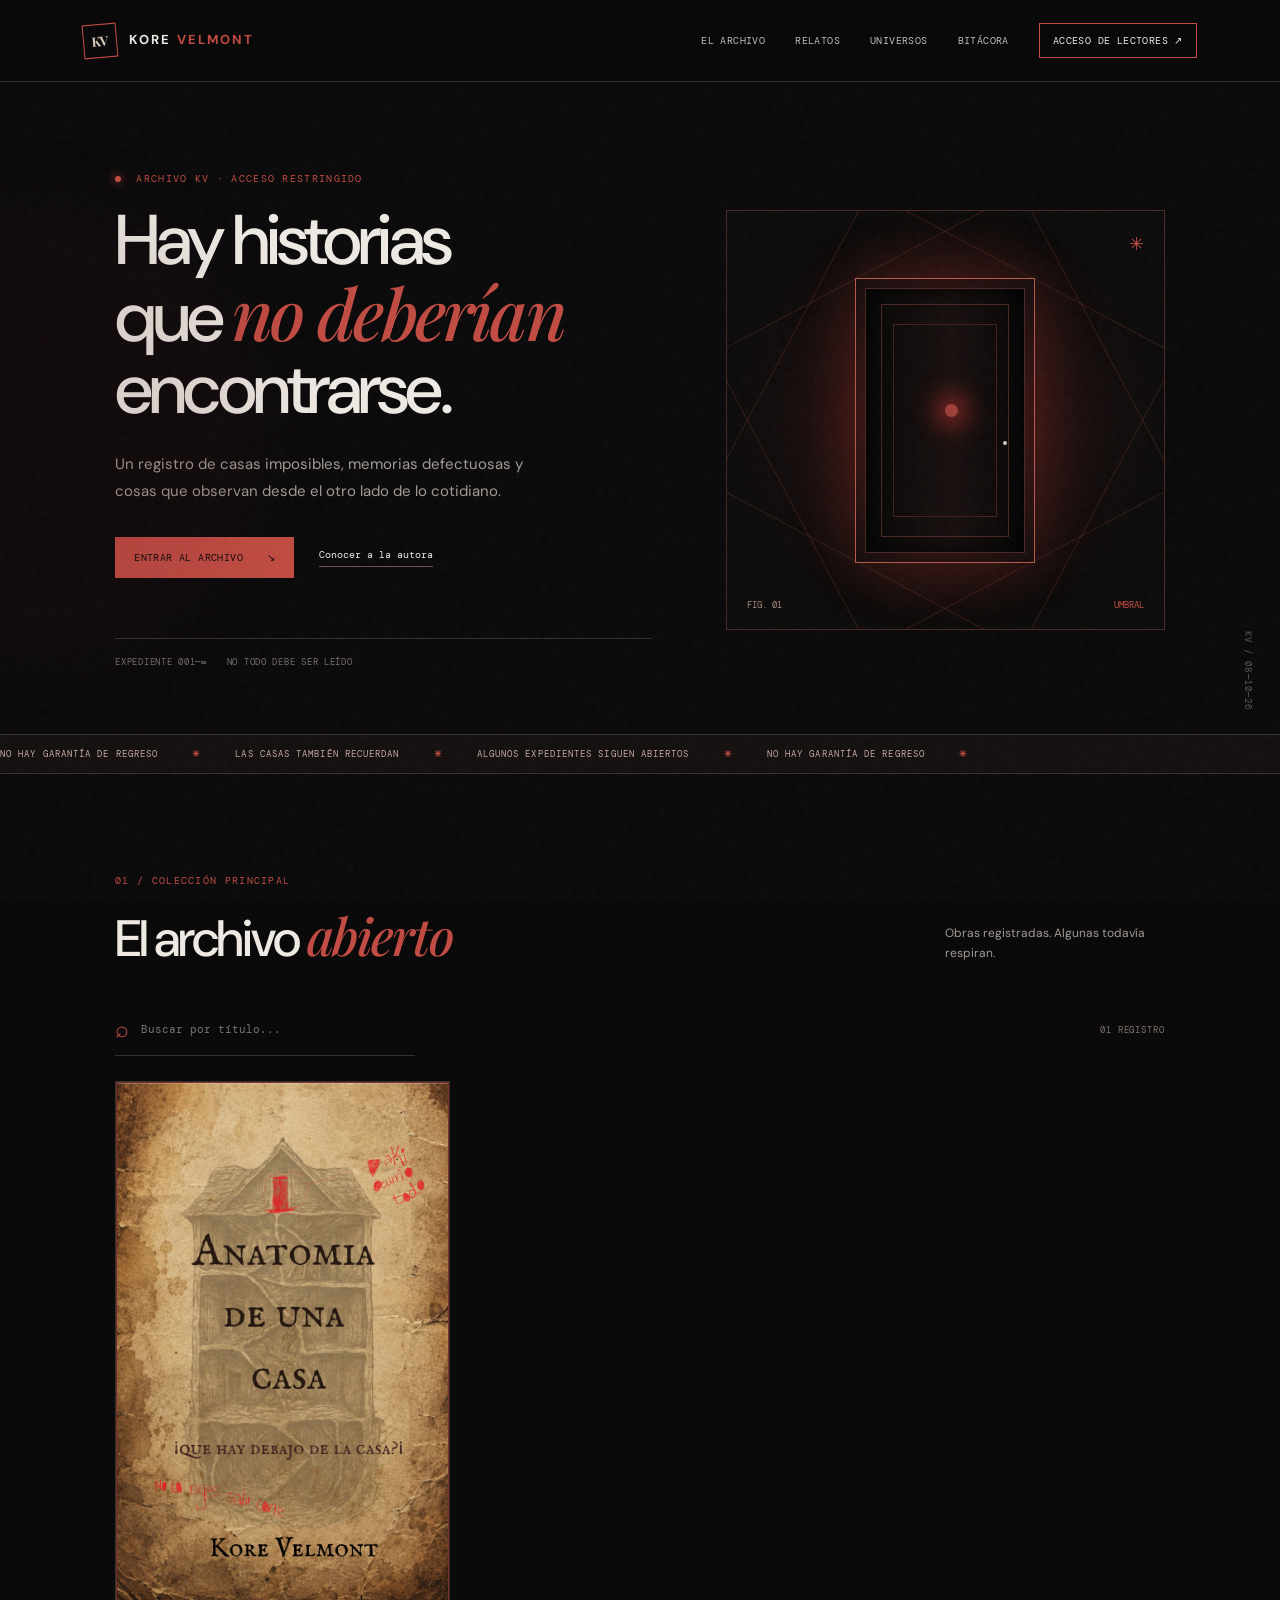
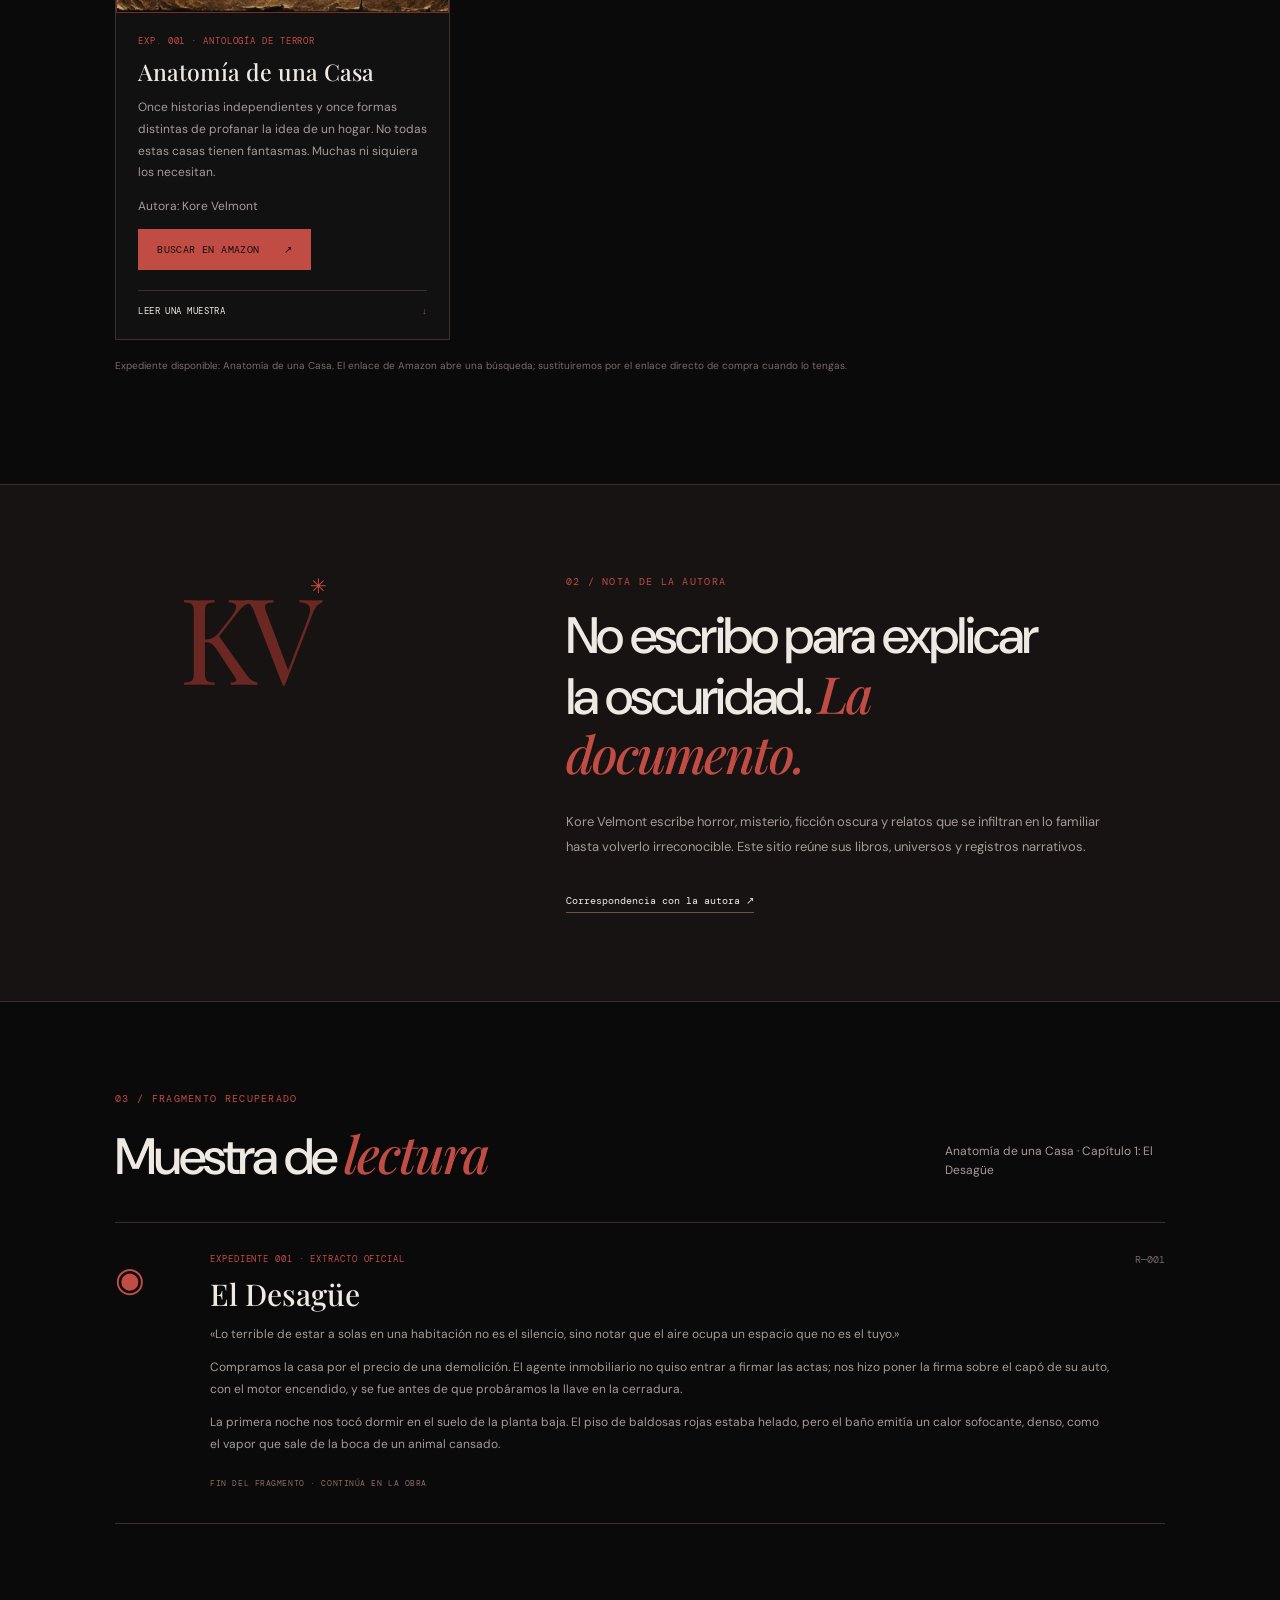
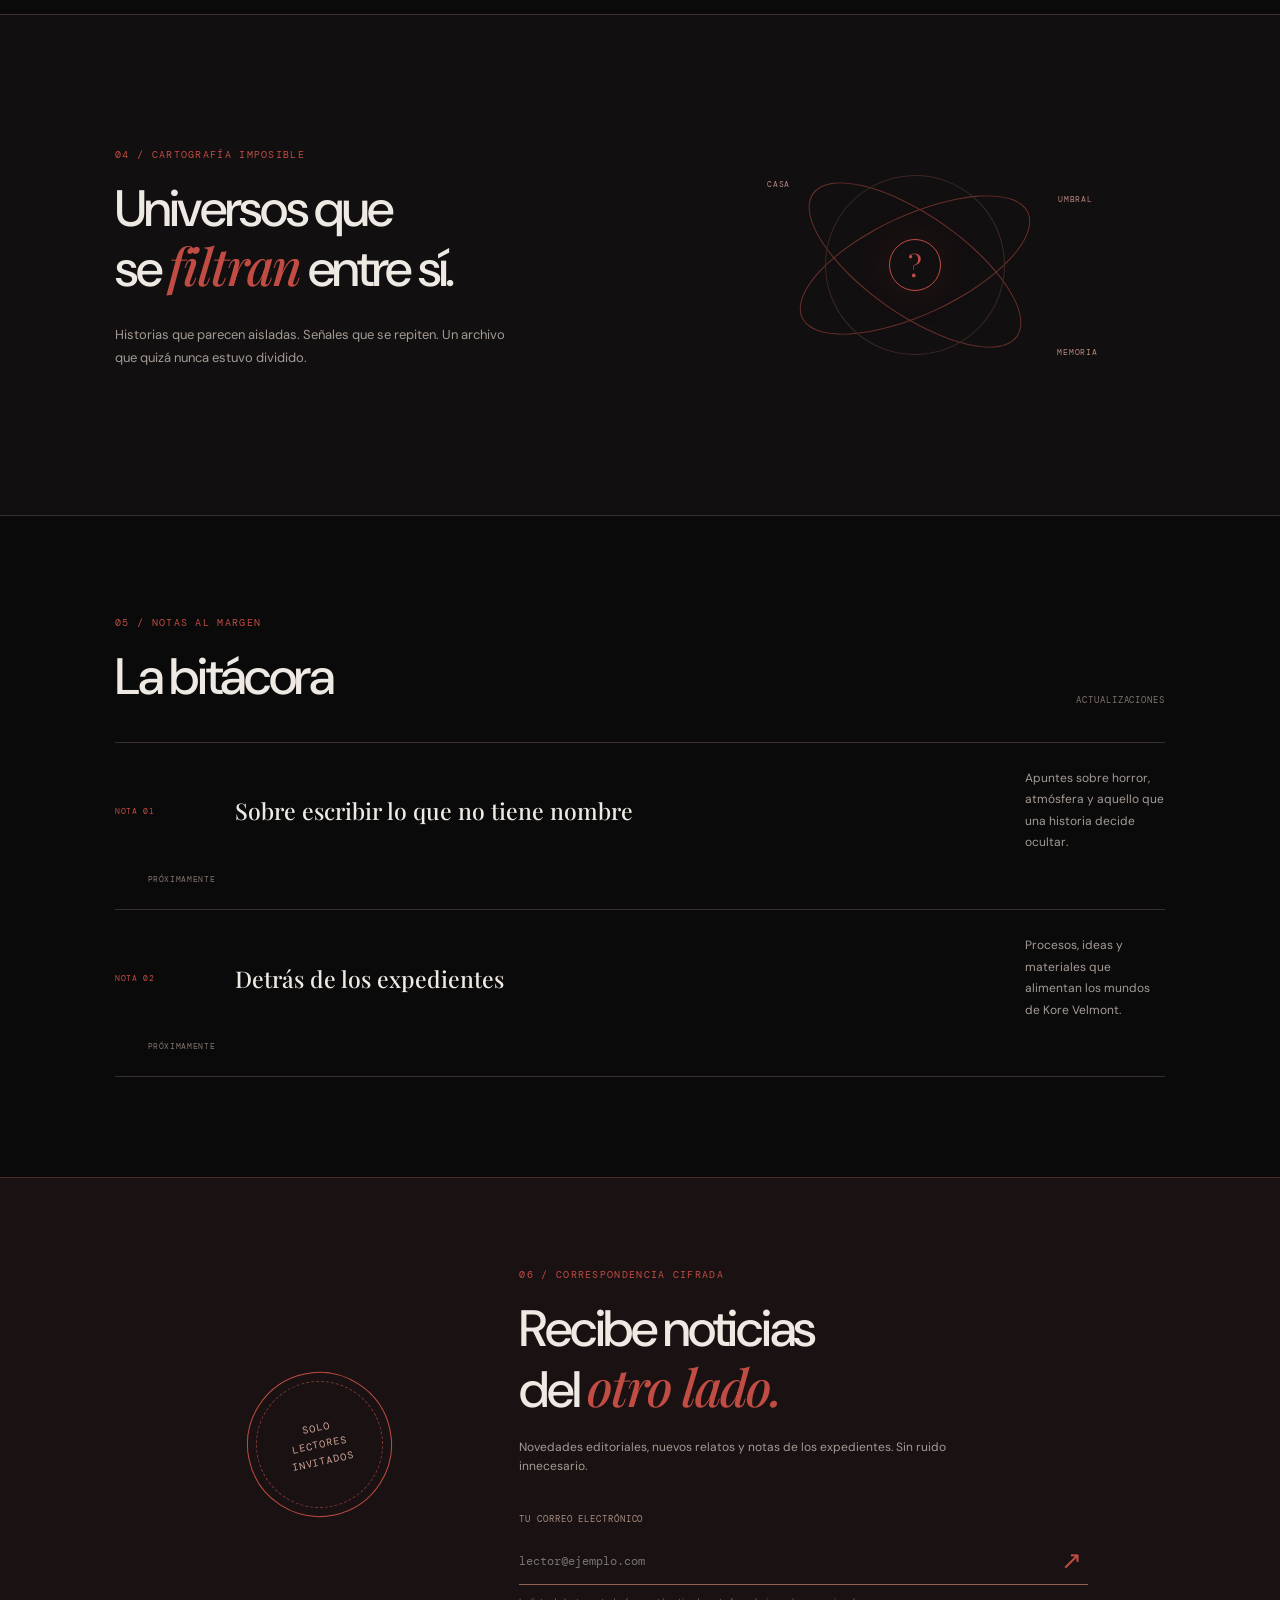
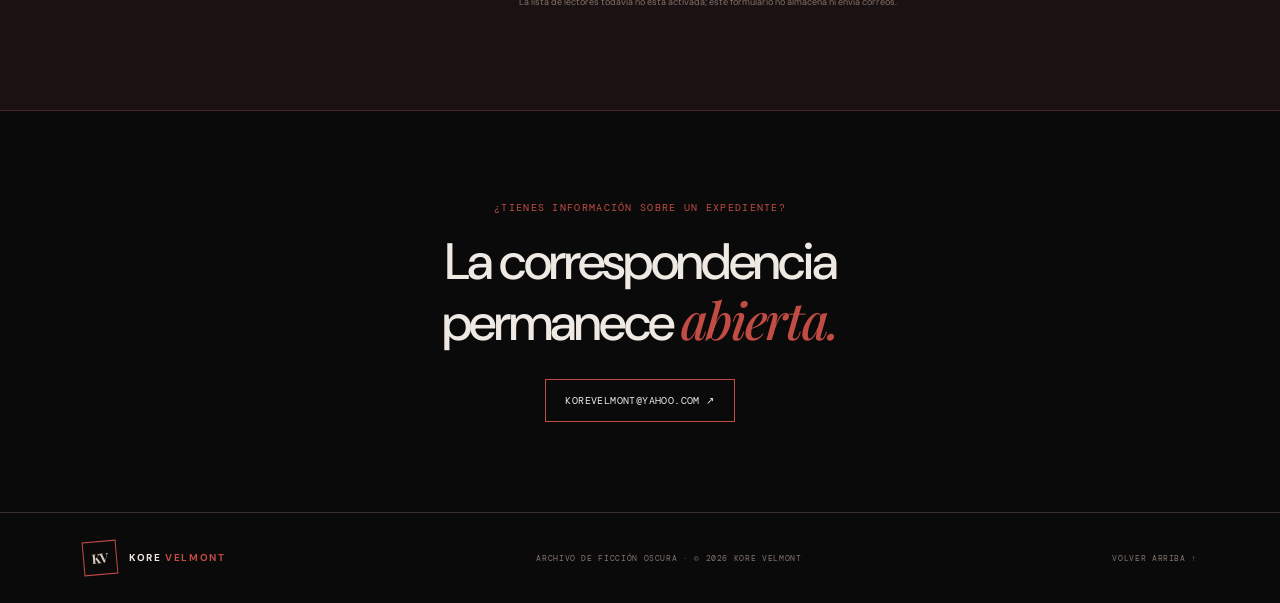
==== index.html @ bc2ef988 "Add files via upload" ====
<!doctype html>
<html lang="es">
<head>
  <meta charset="utf-8">
  <meta name="viewport" content="width=device-width, initial-scale=1">
  <meta name="theme-color" content="#0b0a0b">
  <meta name="description" content="Kore Velmont: archivo de historias extrañas, horror, misterio y ficción oscura.">
  <title>Kore Velmont | Archivo prohibido</title>
  <link rel="stylesheet" href="styles.css">
</head>
<body>
  <div class="grain" aria-hidden="true"></div>
  <header class="site-header">
    <a class="wordmark" href="#inicio" aria-label="Kore Velmont, inicio">
      <span class="sigil">KV</span><span>KORE <i>VELMONT</i></span>
    </a>
    <button class="menu-toggle" aria-label="Abrir menú" aria-expanded="false">☰</button>
    <nav class="main-nav" aria-label="Navegación principal">
      <a href="#archivo">El archivo</a>
      <a href="#relatos">Relatos</a>
      <a href="#universos">Universos</a>
      <a href="#bitacora">Bitácora</a>
      <a class="nav-contact" href="#suscripcion">Acceso de lectores ↗</a>
    </nav>
  </header>

  <main>
    <section class="hero" id="inicio">
      <div class="hero-copy">
        <p class="eyebrow"><span class="status-dot"></span> ARCHIVO KV · ACCESO RESTRINGIDO</p>
        <h1>Hay historias<br>que <em>no deberían</em><br>encontrarse.</h1>
        <p class="hero-intro">Un registro de casas imposibles, memorias defectuosas y cosas que observan desde el otro lado de lo cotidiano.</p>
        <div class="hero-actions">
          <a class="button button-primary" href="#archivo">Entrar al archivo <span>↘</span></a>
          <a class="text-link" href="#sobre">Conocer a la autora</a>
        </div>
        <div class="hero-meta"><span>EXPEDIENTE 001—∞</span><span>NO TODO DEBE SER LEÍDO</span></div>
      </div>
      <div class="hero-art" role="img" aria-label="Silueta oscura frente a una puerta entreabierta">
        <div class="door-halo"></div><div class="door-frame"><div class="door"><span class="door-eye"></span><span class="door-handle"></span></div></div>
        <div class="art-label">FIG. 01 <span>UMBRAL</span></div>
        <div class="art-cross">✳</div>
      </div>
      <div class="hero-index">KV / 08—10—26</div>
    </section>

    <section class="ticker" aria-label="Aviso"><div>NO HAY GARANTÍA DE REGRESO <b>✳</b> LAS CASAS TAMBIÉN RECUERDAN <b>✳</b> ALGUNOS EXPEDIENTES SIGUEN ABIERTOS <b>✳</b> NO HAY GARANTÍA DE REGRESO <b>✳</b></div></section>

    <section class="section archive-section" id="archivo">
      <div class="section-heading">
        <div><p class="eyebrow">01 / COLECCIÓN PRINCIPAL</p><h2>El archivo <em>abierto</em></h2></div>
        <p class="section-note">Obras registradas. Algunas todavía respiran.</p>
      </div>
      <div class="filter-row">
        <label class="search-box"><span>⌕</span><input id="book-search" type="search" placeholder="Buscar por título..." aria-label="Buscar libros"></label>
        <span class="record-count" id="record-count">01 REGISTRO</span>
      </div>
      <div class="book-grid" id="book-grid">
        <article class="book-card" data-search="anatomía de una casa horror casa relatos kore velmont">
          <img src="anatomia-de-una-casa.jpg" alt="Portada de Anatomía de una Casa, de Kore Velmont" style="display:block;width:100%;height:auto;object-fit:cover;border:1px solid rgba(199,72,62,.55);">
          <div class="book-info"><p class="card-kicker">EXP. 001 · ANTOLOGÍA DE TERROR</p><h3>Anatomía de una Casa</h3><p>Once historias independientes y once formas distintas de profanar la idea de un hogar. No todas estas casas tienen fantasmas. Muchas ni siquiera los necesitan.</p><p>Autora: Kore Velmont</p><a class="button button-primary" href="https://www.amazon.com/s?k=Anatom%C3%ADa+de+una+Casa+Kore+Velmont" target="_blank" rel="noopener noreferrer">Buscar en Amazon <span>↗</span></a><a class="card-link" href="#relatos">Leer una muestra <span>↓</span></a></div>
        </article>
      </div>
      <p class="empty-state" id="empty-state" hidden>No se encontró ningún expediente con ese título.</p>
      <p class="small-disclaimer">Expediente disponible: Anatomía de una Casa. El enlace de Amazon abre una búsqueda; sustituiremos por el enlace directo de compra cuando lo tengas.</p>
    </section>

    <section class="manifesto" id="sobre">
      <div class="manifesto-mark">KV<span>✳</span></div>
      <div><p class="eyebrow">02 / NOTA DE LA AUTORA</p><h2>No escribo para explicar<br>la oscuridad. <em>La documento.</em></h2><p>Kore Velmont escribe horror, misterio, ficción oscura y relatos que se infiltran en lo familiar hasta volverlo irreconocible. Este sitio reúne sus libros, universos y registros narrativos.</p><a class="text-link" href="#contacto">Correspondencia con la autora ↗</a></div>
    </section>

    <section class="section split-section" id="relatos">
      <div class="section-heading"><div><p class="eyebrow">03 / FRAGMENTO RECUPERADO</p><h2>Muestra de <em>lectura</em></h2></div><p class="section-note">Anatomía de una Casa · Capítulo 1: El Desagüe</p></div>
      <div class="feature-record"><div class="record-symbol">◉</div><div><p class="card-kicker">EXPEDIENTE 001 · EXTRACTO OFICIAL</p><h3>El Desagüe</h3><p>«Lo terrible de estar a solas en una habitación no es el silencio, sino notar que el aire ocupa un espacio que no es el tuyo.»</p><p>Compramos la casa por el precio de una demolición. El agente inmobiliario no quiso entrar a firmar las actas; nos hizo poner la firma sobre el capó de su auto, con el motor encendido, y se fue antes de que probáramos la llave en la cerradura.</p><p>La primera noche nos tocó dormir en el suelo de la planta baja. El piso de baldosas rojas estaba helado, pero el baño emitía un calor sofocante, denso, como el vapor que sale de la boca de un animal cansado.</p><span class="coming-soon">FIN DEL FRAGMENTO · CONTINÚA EN LA OBRA</span></div><span class="record-number">R—001</span></div>
    </section>

    <section class="universe-section" id="universos">
      <div class="section universe-inner"><div><p class="eyebrow">04 / CARTOGRAFÍA IMPOSIBLE</p><h2>Universos que<br>se <em>filtran</em> entre sí.</h2><p>Historias que parecen aisladas. Señales que se repiten. Un archivo que quizá nunca estuvo dividido.</p></div><div class="orbit-art" aria-hidden="true"><span class="orbit orbit-one"></span><span class="orbit orbit-two"></span><span class="orbit orbit-three"></span><span class="orbit-core">?</span><span class="orbit-label label-a">CASA</span><span class="orbit-label label-b">MEMORIA</span><span class="orbit-label label-c">UMBRAL</span></div></div>
    </section>

    <section class="section journal-section" id="bitacora">
      <div class="section-heading"><div><p class="eyebrow">05 / NOTAS AL MARGEN</p><h2>La bitácora</h2></div><span class="record-count">ACTUALIZACIONES</span></div>
      <div class="journal-list"><article><span class="journal-date">NOTA 01</span><h3>Sobre escribir lo que no tiene nombre</h3><p>Apuntes sobre horror, atmósfera y aquello que una historia decide ocultar.</p><span class="journal-status">PRÓXIMAMENTE</span></article><article><span class="journal-date">NOTA 02</span><h3>Detrás de los expedientes</h3><p>Procesos, ideas y materiales que alimentan los mundos de Kore Velmont.</p><span class="journal-status">PRÓXIMAMENTE</span></article></div>
    </section>

    <section class="subscribe-section" id="suscripcion">
      <div class="subscribe-stamp">SOLO<br>LECTORES<br>INVITADOS</div>
      <div class="subscribe-copy"><p class="eyebrow">06 / CORRESPONDENCIA CIFRADA</p><h2>Recibe noticias<br>del <em>otro lado.</em></h2><p>Novedades editoriales, nuevos relatos y notas de los expedientes. Sin ruido innecesario.</p>
        <form id="subscribe-form"><label for="reader-email">TU CORREO ELECTRÓNICO</label><div class="subscribe-input"><input id="reader-email" type="email" placeholder="lector@ejemplo.com" required><button type="submit" aria-label="Solicitar suscripción">↗</button></div><p class="form-note">La lista de lectores todavía no está activada; este formulario no almacena ni envía correos.</p><p id="form-message" class="form-message" aria-live="polite"></p></form>
      </div>
    </section>

    <section class="contact-strip" id="contacto"><p class="eyebrow">¿TIENES INFORMACIÓN SOBRE UN EXPEDIENTE?</p><h2>La correspondencia<br>permanece <em>abierta.</em></h2><a class="button button-outline" href="mailto:korevelmont@yahoo.com?subject=Correspondencia%20con%20Kore%20Velmont">korevelmont@yahoo.com ↗</a></section>
  </main>

  <footer class="site-footer"><a class="wordmark" href="#inicio"><span class="sigil">KV</span><span>KORE <i>VELMONT</i></span></a><p>ARCHIVO DE FICCIÓN OSCURA · © <span id="year"></span> KORE VELMONT</p><a href="#inicio">VOLVER ARRIBA ↑</a></footer>
  <script src="script.js"></script>
</body>
</html>
---- styles.css ----
@import url('https://fonts.googleapis.com/css2?family=DM+Mono:wght@400;500&family=DM+Sans:wght@400;500;600;700&family=Playfair+Display:ital,wght@0,500;0,600;1,500;1,600&display=swap');
:root{--bg:#0b0a0b;--panel:#121112;--panel2:#191617;--text:#eee9e3;--muted:#a49b95;--line:#39302e;--red:#c14c43;--red2:#7d2926;--cream:#d8cbb9;--mono:'DM Mono',monospace;--sans:'DM Sans',sans-serif;--serif:'Playfair Display',serif}
*{box-sizing:border-box}html{scroll-behavior:smooth;scroll-padding-top:85px}body{margin:0;background:var(--bg);color:var(--text);font-family:var(--sans);line-height:1.6}a{color:inherit;text-decoration:none}.grain{position:fixed;inset:0;pointer-events:none;z-index:10;opacity:.055;background-image:url("data:image/svg+xml,%3Csvg viewBox='0 0 180 180' xmlns='http://www.w3.org/2000/svg'%3E%3Cfilter id='n'%3E%3CfeTurbulence type='fractalNoise' baseFrequency='.8' numOctaves='3' stitchTiles='stitch'/%3E%3C/filter%3E%3Crect width='100%25' height='100%25' filter='url(%23n)' opacity='.5'/%3E%3C/svg%3E")}
.site-header{height:82px;padding:0 6.5%;display:flex;align-items:center;justify-content:space-between;border-bottom:1px solid var(--line);position:sticky;top:0;z-index:20;background:rgba(11,10,11,.94);backdrop-filter:blur(12px)}.wordmark{display:flex;align-items:center;gap:12px;font-size:13px;letter-spacing:.16em;font-weight:700}.wordmark i{font-style:normal;color:var(--red)}.sigil{width:34px;height:34px;border:1px solid var(--red);display:grid;place-items:center;color:var(--cream);font-family:var(--serif);font-size:13px;letter-spacing:-.08em;transform:rotate(-5deg)}.main-nav{display:flex;align-items:center;gap:30px;font:10px var(--mono);text-transform:uppercase;letter-spacing:.04em;color:#c5bcb5}.main-nav a:hover,.text-link:hover,.card-link:hover{color:#f08072}.nav-contact{border:1px solid var(--red);padding:10px 13px;color:var(--text)!important}.menu-toggle{display:none;background:none;border:1px solid var(--line);color:var(--text);padding:8px 12px;font-size:18px}
.hero{min-height:630px;padding:90px 9% 66px;display:grid;grid-template-columns:1.1fr .9fr;align-items:center;gap:7%;position:relative;overflow:hidden}.hero:before{content:"";position:absolute;width:440px;height:440px;border-radius:50%;background:#4d17141c;filter:blur(40px);left:-180px;top:20%}.eyebrow{font:10px var(--mono);letter-spacing:.13em;color:var(--red);margin:0 0 20px}.status-dot{display:inline-block;width:6px;height:6px;background:var(--red);border-radius:50%;margin-right:8px;box-shadow:0 0 10px var(--red)}h1,h2,h3,p{margin-top:0}.hero h1{font-size:clamp(42px,5.5vw,76px);line-height:1.02;letter-spacing:-.055em;font-weight:500;margin:0 0 26px}.hero h1 em,h2 em{font-family:var(--serif);font-weight:500;color:var(--red);letter-spacing:-.04em}.hero-intro{max-width:440px;color:var(--muted);font-size:15px;line-height:1.8}.hero-actions{display:flex;align-items:center;gap:25px;margin-top:32px}.button{display:inline-flex;align-items:center;gap:24px;padding:14px 19px;font:10px var(--mono);letter-spacing:.04em;text-transform:uppercase;transition:.2s}.button-primary{background:var(--red);color:#100b0b}.button-primary:hover{background:#e16c60;transform:translateY(-2px)}.text-link{font:10px var(--mono);border-bottom:1px solid #6b514c;padding-bottom:5px}.hero-meta{display:flex;gap:20px;flex-wrap:wrap;border-top:1px solid var(--line);margin-top:60px;padding-top:17px;font:9px var(--mono);letter-spacing:.08em;color:#766d68}.hero-art{height:420px;position:relative;display:grid;place-items:center;background:radial-gradient(ellipse at center,#411714 0,#1b1010 36%,#0d0b0b 70%);border:1px solid #4c2825;overflow:hidden}.hero-art:before,.hero-art:after{content:"";position:absolute;inset:10%;border:1px solid #773a32;transform:rotate(28deg);opacity:.35}.hero-art:after{transform:rotate(-28deg)}.door-halo{position:absolute;width:210px;height:310px;border-radius:50%;background:#a52e2630;filter:blur(35px)}.door-frame{width:180px;height:285px;border:1px solid #b65b4c;padding:9px;position:relative;z-index:1;box-shadow:0 0 60px #a32e2440}.door{width:100%;height:100%;background:linear-gradient(90deg,#090808,#191010 55%,#080707);border:1px solid #4b2926;position:relative;box-shadow:inset 0 0 25px #000}.door:before{content:"";position:absolute;inset:15px;border:1px solid #492823}.door:after{content:"";position:absolute;inset:35px 27px;border:1px solid #42231f}.door-eye{position:absolute;z-index:2;top:44%;left:50%;width:13px;height:13px;border-radius:50%;background:var(--red);box-shadow:0 0 24px 9px #a83028;opacity:.8}.door-handle{position:absolute;right:17px;top:58%;width:4px;height:4px;border-radius:50%;background:var(--cream)}.art-label{position:absolute;bottom:18px;left:20px;right:20px;display:flex;justify-content:space-between;font:9px var(--mono);color:#a58b80}.art-label span{color:var(--red)}.art-cross{position:absolute;top:19px;right:20px;color:var(--red);font-size:18px}.hero-index{position:absolute;right:2%;bottom:24px;writing-mode:vertical-rl;font:9px var(--mono);letter-spacing:.12em;color:#625854}
.ticker{overflow:hidden;border-top:1px solid var(--line);border-bottom:1px solid var(--line);background:#151010;white-space:nowrap;padding:13px 0;color:#c5aaa1;font:9px var(--mono);letter-spacing:.12em}.ticker div{min-width:max-content;animation:marquee 32s linear infinite}.ticker b{color:var(--red);padding:0 28px}@keyframes marquee{to{transform:translateX(-40%)}}
.section{padding:100px 9%}.section-heading{display:flex;align-items:end;justify-content:space-between;gap:30px;margin-bottom:36px}.section-heading h2,.manifesto h2,.universe-inner h2,.subscribe-copy h2,.contact-strip h2{font-size:clamp(34px,4vw,52px);line-height:1.1;letter-spacing:-.045em;font-weight:500;margin:0}.section-note{color:var(--muted);font-size:12px;max-width:220px;margin-bottom:5px}.filter-row{display:flex;align-items:center;justify-content:space-between;margin-bottom:25px}.search-box{display:flex;align-items:center;gap:10px;border-bottom:1px solid var(--line);width:min(300px,70%);color:var(--red);padding:7px 0}.search-box span{font-size:23px}.search-box input{width:100%;background:none;border:0;outline:0;color:var(--text);font:11px var(--mono)}.record-count{font:9px var(--mono);letter-spacing:.1em;color:#80736d}.book-grid{display:grid;grid-template-columns:repeat(3,1fr);gap:22px}.book-card{border:1px solid var(--line);background:var(--panel);transition:transform .25s,border-color .25s}.book-card:hover{transform:translateY(-5px);border-color:#754039}.book-cover{aspect-ratio:3/4;position:relative;overflow:hidden;display:flex;flex-direction:column;align-items:center;justify-content:center;padding:22px;text-align:center;background:#090909;border-bottom:1px solid var(--line)}.cover-top,.cover-bottom{font:8px var(--mono);letter-spacing:.13em;position:absolute;left:18px;right:18px;color:#b9a89b}.cover-top{top:18px}.cover-top small{display:block;font-size:6px;margin-top:5px;color:#7d6c62}.cover-bottom{bottom:17px;color:#a34b40}.cover-title{position:relative;z-index:2;font:clamp(20px,2.4vw,32px)/1.05 var(--serif);letter-spacing:.03em;color:#e6d8c9}.cover-house{background:radial-gradient(ellipse at 50% 52%,#62231d 0,#1a0d0d 34%,#070707 75%)}.house-shape{position:absolute;top:26%;width:46%;height:36%;background:#080707;clip-path:polygon(50% 0,100% 35%,88% 35%,88% 100%,12% 100%,12% 35%,0 35%);filter:drop-shadow(0 0 15px #b33d30)}.house-shape span{position:absolute;left:43%;top:48%;width:14%;height:35%;background:#7b2822}.cover-house .cover-title{margin-top:130px}.cover-count{background:radial-gradient(circle at 50% 45%,#39201c,#0a0909 65%)}.count-number{font:clamp(110px,15vw,190px)/1 var(--serif);color:#9e3b33;opacity:.75;letter-spacing:-.1em}.cover-count .cover-title{position:absolute;bottom:26%;text-shadow:0 2px #000}.cover-hell{background:linear-gradient(150deg,#060606 15%,#30100f 50%,#080707 80%)}.red-orbit{width:160px;height:160px;border:1px solid #b44538;border-radius:50%;position:absolute;top:28%;box-shadow:0 0 0 18px #5c1a1820,0 0 0 38px #5c1a1815}.red-orbit:after{content:"";position:absolute;inset:25%;border:1px solid #9b3b32;border-radius:50%}.cover-hell .cover-title{margin-top:140px}.book-info{padding:22px}.card-kicker{font:9px var(--mono);letter-spacing:.1em;color:var(--red);margin-bottom:9px}.book-info h3,.feature-record h3,.journal-list h3{font:23px var(--serif);font-weight:500;margin-bottom:10px}.book-info>p:not(.card-kicker),.feature-record p:not(.card-kicker),.journal-list p{font-size:12px;color:var(--muted);line-height:1.8}.card-link{display:flex;justify-content:space-between;border-top:1px solid var(--line);padding-top:14px;margin-top:20px;font:9px var(--mono);text-transform:uppercase;letter-spacing:.05em}.card-link span{color:var(--red)}.small-disclaimer{font-size:10px;color:#776b65;margin-top:18px}.empty-state{padding:30px;text-align:center;color:var(--muted);border:1px dashed var(--line)}
.manifesto{display:grid;grid-template-columns:.55fr 1fr;gap:10%;padding:90px 14%;background:#171313;border-top:1px solid var(--line);border-bottom:1px solid var(--line)}.manifesto-mark{font:clamp(60px,10vw,120px)/1 var(--serif);color:#6b2823;letter-spacing:-.1em;position:relative}.manifesto-mark span{font-size:20px;vertical-align:top;color:var(--red)}.manifesto h2{margin-bottom:25px}.manifesto>div>p:not(.eyebrow){font-size:13px;color:var(--muted);max-width:590px;line-height:1.9;margin-bottom:26px}
.split-section{padding-top:90px;padding-bottom:90px}.feature-record{display:grid;grid-template-columns:70px 1fr auto;gap:25px;align-items:start;padding:30px 0;border-top:1px solid var(--line);border-bottom:1px solid var(--line)}.record-symbol{font-size:34px;color:var(--red)}.feature-record h3{font-size:30px}.coming-soon{font:8px var(--mono);color:#8e6a62;letter-spacing:.07em}.record-number{font:10px var(--mono);color:#766963}.universe-section{background:#120f10;border-top:1px solid var(--line);border-bottom:1px solid var(--line)}.universe-inner{display:grid;grid-template-columns:1fr 1fr;align-items:center;gap:50px}.universe-inner p:not(.eyebrow){max-width:390px;color:var(--muted);font-size:13px;line-height:1.8;margin-top:25px}.orbit-art{height:300px;position:relative;display:grid;place-items:center}.orbit{position:absolute;border:1px solid #6c302b;border-radius:50%;transform:rotate(-25deg)}.orbit-one{width:250px;height:100px}.orbit-two{width:250px;height:100px;transform:rotate(35deg)}.orbit-three{width:180px;height:180px;border-color:#3c2825}.orbit-core{width:52px;height:52px;border:1px solid var(--red);border-radius:50%;display:grid;place-items:center;color:var(--red);font:30px var(--serif);box-shadow:0 0 40px #8d2b242c}.orbit-label{position:absolute;font:8px var(--mono);letter-spacing:.1em;color:#b78a7f;background:#120f10;padding:4px 7px}.label-a{top:20%;left:19%}.label-b{bottom:18%;right:12%}.label-c{top:25%;right:13%}
.journal-list{border-top:1px solid var(--line)}.journal-list article{display:grid;grid-template-columns:100px 1fr 140px;gap:20px;align-items:center;padding:25px 0;border-bottom:1px solid var(--line)}.journal-date,.journal-status{font:8px var(--mono);letter-spacing:.08em;color:var(--red)}.journal-list h3{margin:0}.journal-list p{margin:0}.journal-status{text-align:right;color:#84756d}
.subscribe-section{display:grid;grid-template-columns:.45fr 1fr;gap:8%;padding:90px 15%;background:#1a1212;border-top:1px solid #4c2926;border-bottom:1px solid #4c2926}.subscribe-stamp{align-self:center;justify-self:center;width:145px;height:145px;border:1px solid var(--red);border-radius:50%;display:grid;place-content:center;text-align:center;font:10px/1.7 var(--mono);letter-spacing:.1em;color:#d1a79a;transform:rotate(-12deg);position:relative}.subscribe-stamp:before{content:"";position:absolute;inset:8px;border:1px dashed #7b3a34;border-radius:50%}.subscribe-copy h2{margin-bottom:20px}.subscribe-copy>p:not(.eyebrow){color:var(--muted);font-size:12px;max-width:450px}.subscribe-copy form{margin-top:28px}.subscribe-copy label{font:9px var(--mono);letter-spacing:.1em;color:#a98e84}.subscribe-input{display:flex;border-bottom:1px solid #916057;margin-top:8px}.subscribe-input input{flex:1;min-width:0;background:none;border:0;outline:0;padding:15px 0;color:var(--text);font:12px var(--mono)}.subscribe-input button{background:none;border:0;color:var(--red);font-size:25px;cursor:pointer}.form-note{font-size:9px;color:#85716a;margin:10px 0}.form-message{font-size:11px;color:#e6a096}
.contact-strip{text-align:center;padding:90px 20px}.contact-strip .eyebrow{margin-bottom:20px}.contact-strip h2{margin-bottom:28px}.button-outline{border:1px solid var(--red);color:var(--text)}.button-outline:hover{background:var(--red);color:#100b0b}.contact-strip .small-disclaimer{margin-top:15px}.site-footer{border-top:1px solid var(--line);padding:28px 6.5%;display:flex;align-items:center;justify-content:space-between;gap:20px}.site-footer p,.site-footer>a:last-child{font:8px var(--mono);letter-spacing:.08em;color:#82756e;margin:0}.site-footer .wordmark{font-size:10px}
@media(min-width:1400px){.hero,.section{padding-left:12%;padding-right:12%}.hero{padding-top:110px;padding-bottom:85px}}
@media(max-width:900px){.site-header{padding:0 5%;height:72px}.menu-toggle{display:block}.main-nav{display:none;position:absolute;top:71px;left:0;right:0;padding:22px 5%;background:#100e0f;border-bottom:1px solid var(--line);flex-direction:column;align-items:flex-start;gap:20px}.main-nav.open{display:flex}.hero{padding:70px 7% 55px;grid-template-columns:1fr;gap:40px}.hero-art{height:350px;max-width:560px;width:100%;justify-self:center}.hero-index{display:none}.hero-meta{margin-top:40px}.section{padding:75px 7%}.book-grid{gap:13px}.book-info{padding:15px}.book-info h3{font-size:20px}.manifesto{padding:70px 8%;gap:5%}.subscribe-section{padding:70px 8%}.journal-list article{grid-template-columns:75px 1fr}.journal-list p{grid-column:2}.journal-status{grid-column:2;text-align:left}.record-number{display:none}}
@media(max-width:600px){.wordmark{font-size:11px}.hero{padding-top:58px}.hero h1{font-size:48px}.hero-actions{align-items:flex-start;flex-direction:column;gap:18px}.hero-art{height:300px}.section{padding:60px 6%}.section-heading{align-items:flex-start;flex-direction:column;gap:12px}.section-heading h2,.manifesto h2,.universe-inner h2,.subscribe-copy h2,.contact-strip h2{font-size:36px}.book-grid{grid-template-columns:1fr;gap:20px}.book-cover{aspect-ratio:4/3}.cover-title{font-size:30px}.cover-house .cover-title,.cover-hell .cover-title{margin-top:100px}.count-number{font-size:150px}.manifesto{grid-template-columns:1fr;gap:25px;padding:60px 7%}.manifesto-mark{font-size:70px}.feature-record{grid-template-columns:40px 1fr;gap:15px}.feature-record h3{font-size:25px}.universe-inner{grid-template-columns:1fr;gap:20px}.orbit-art{height:240px}.subscribe-section{grid-template-columns:1fr;gap:35px;padding:60px 7%}.subscribe-stamp{width:115px;height:115px;font-size:8px}.journal-list article{grid-template-columns:1fr;gap:8px}.journal-list p,.journal-status{grid-column:1}.site-footer{flex-wrap:wrap;padding:25px 6%}.site-footer p{order:3;width:100%}.record-count{font-size:8px}}
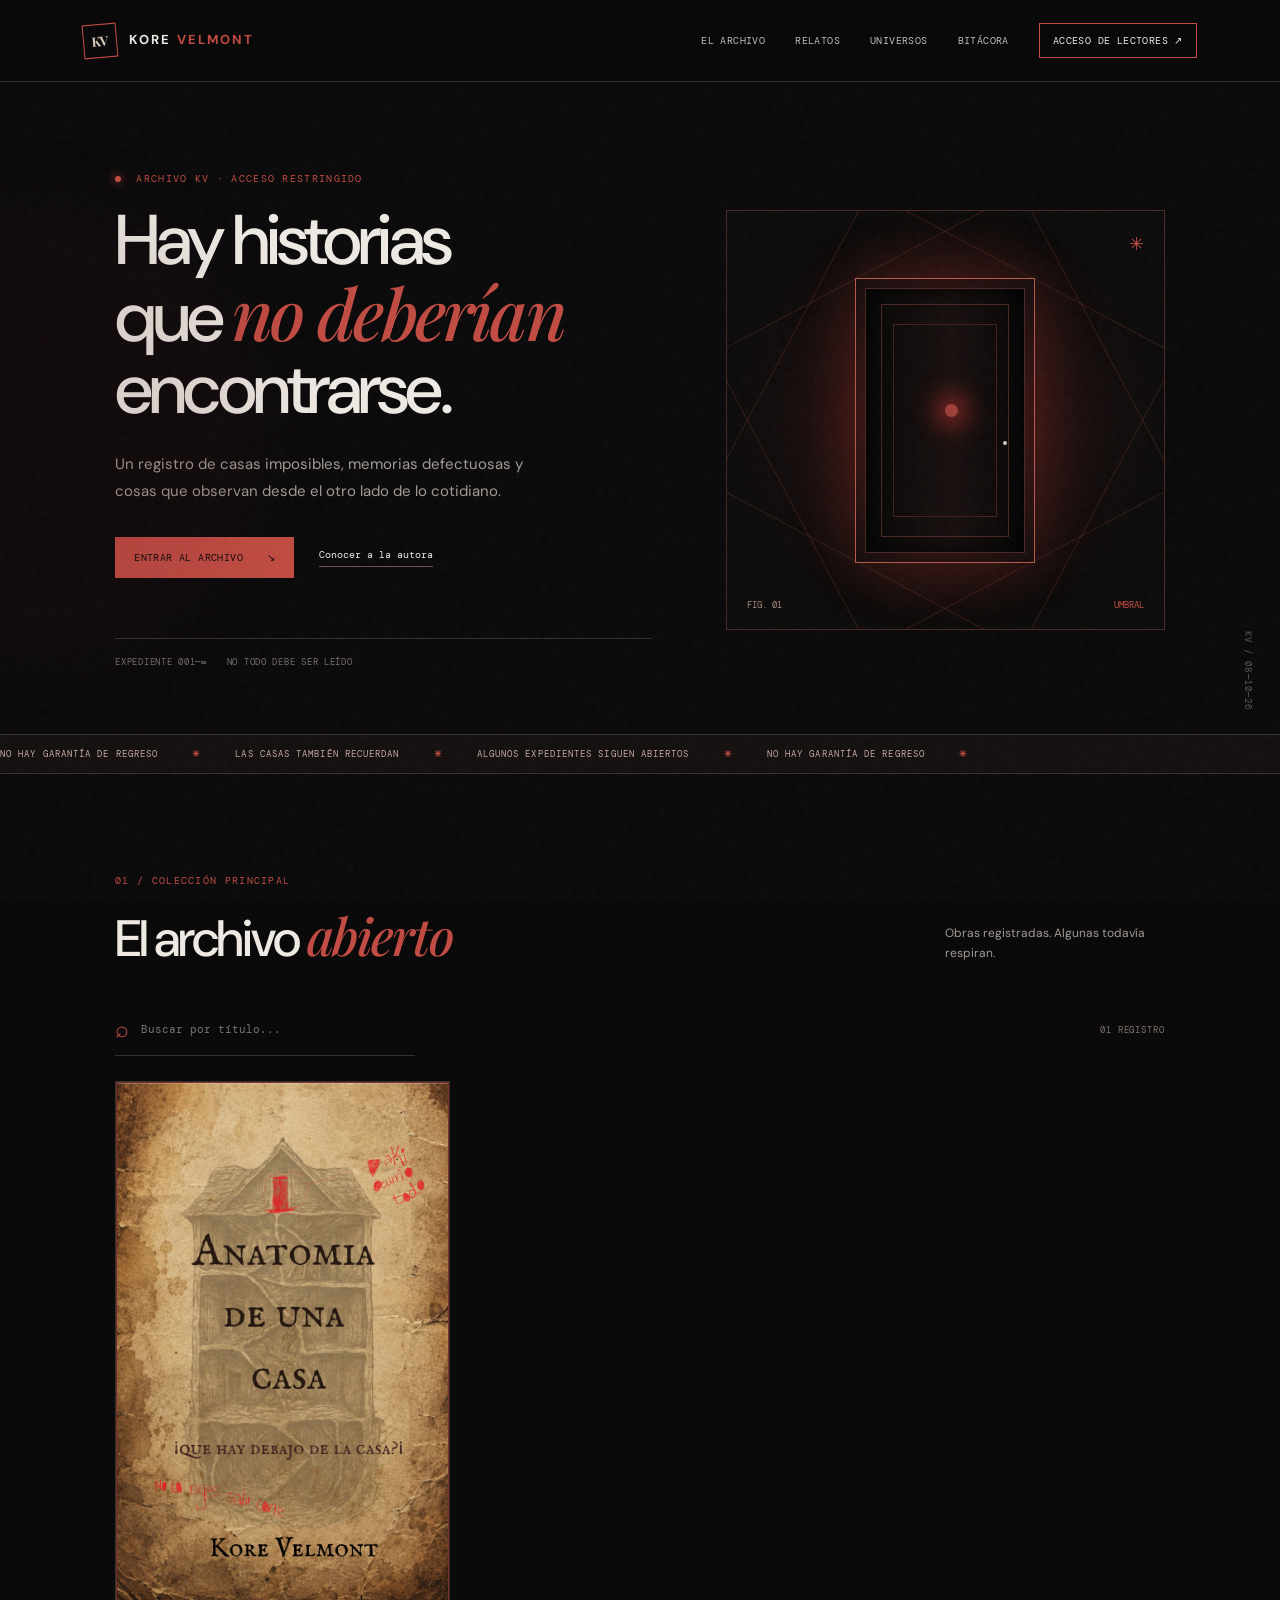
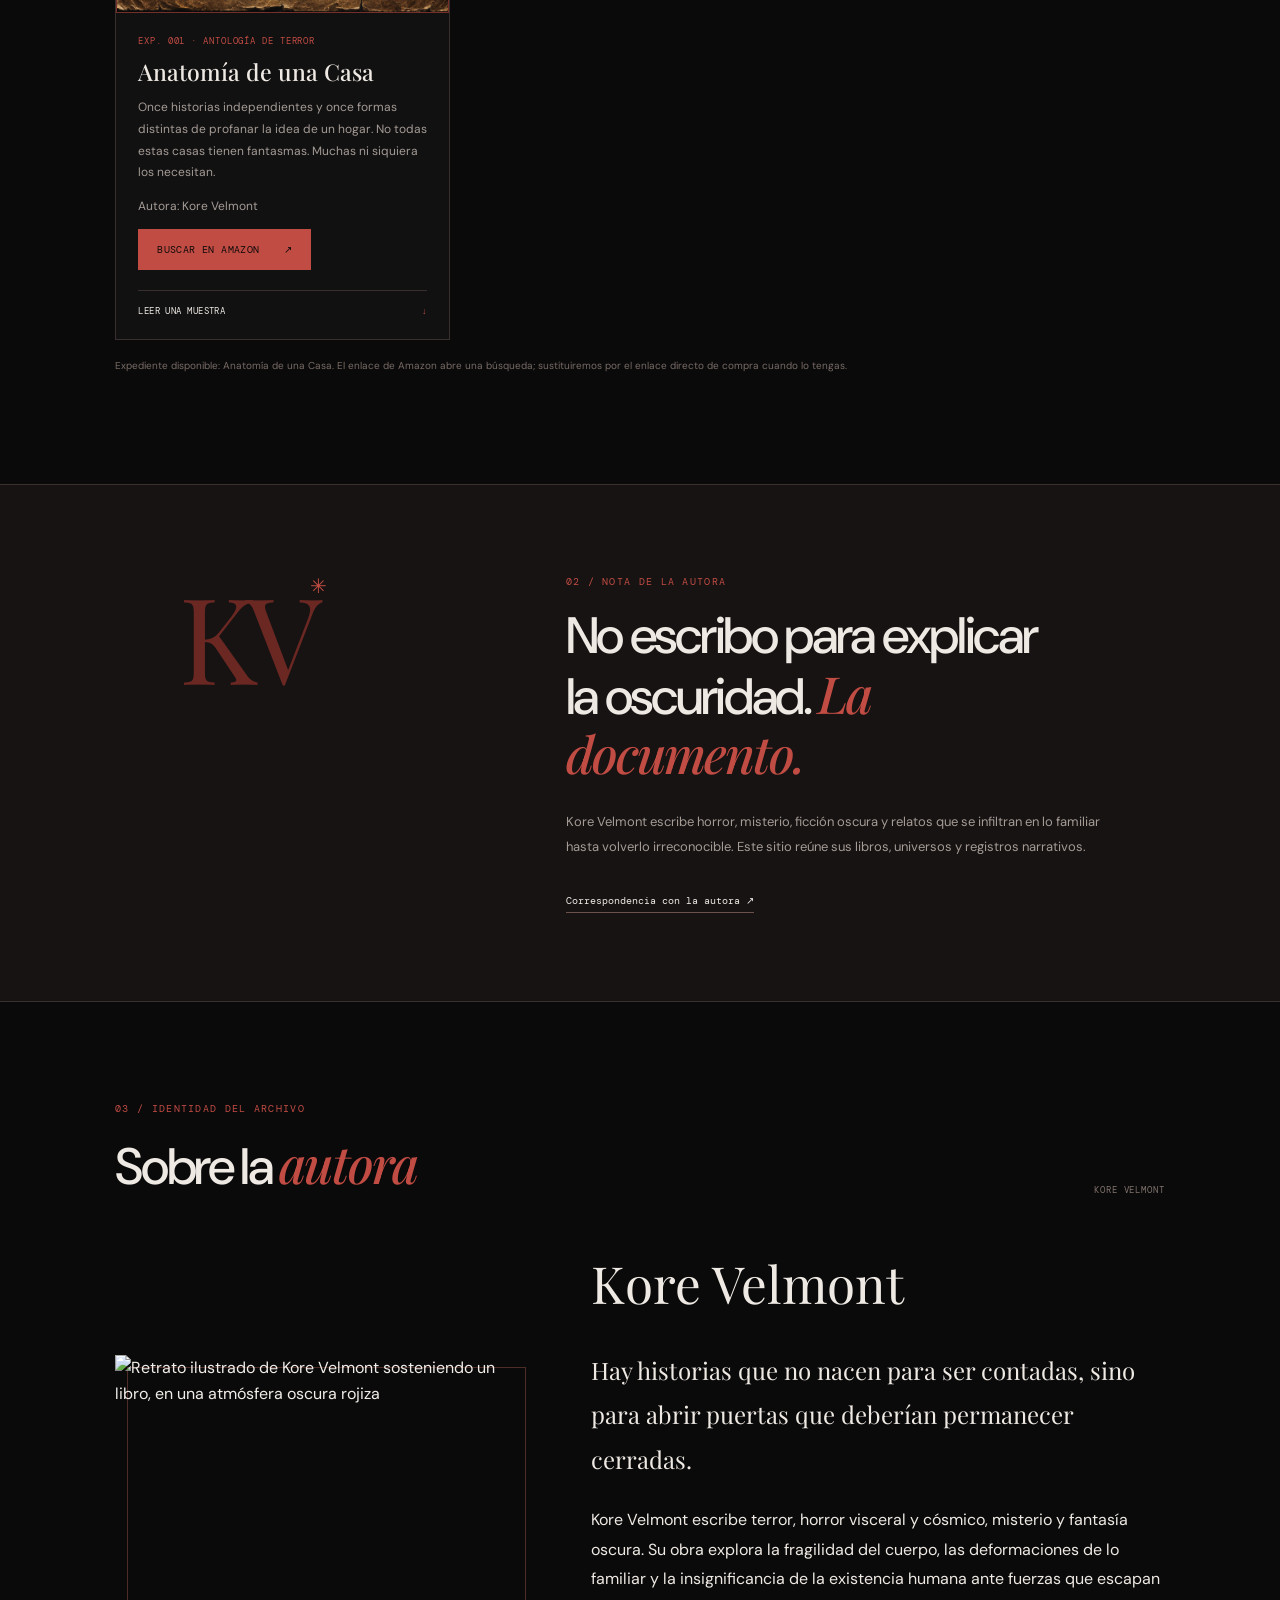
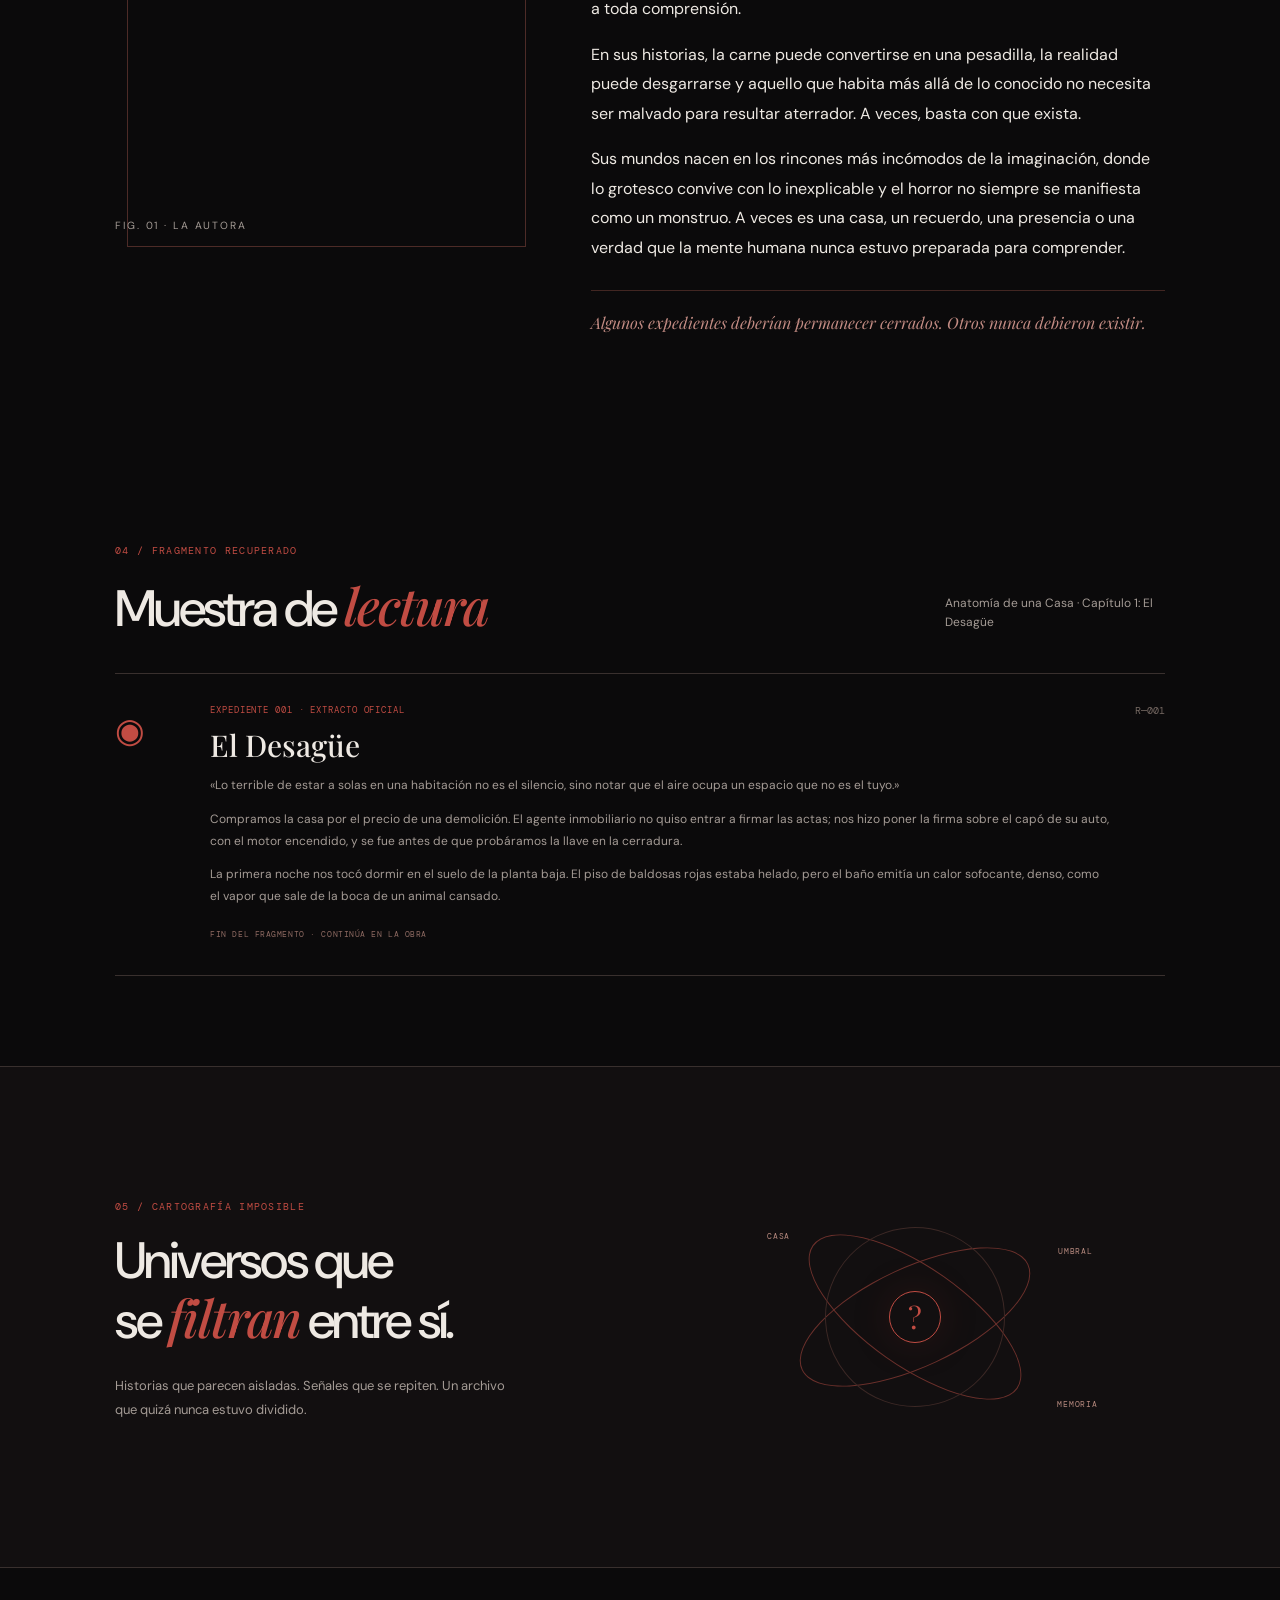
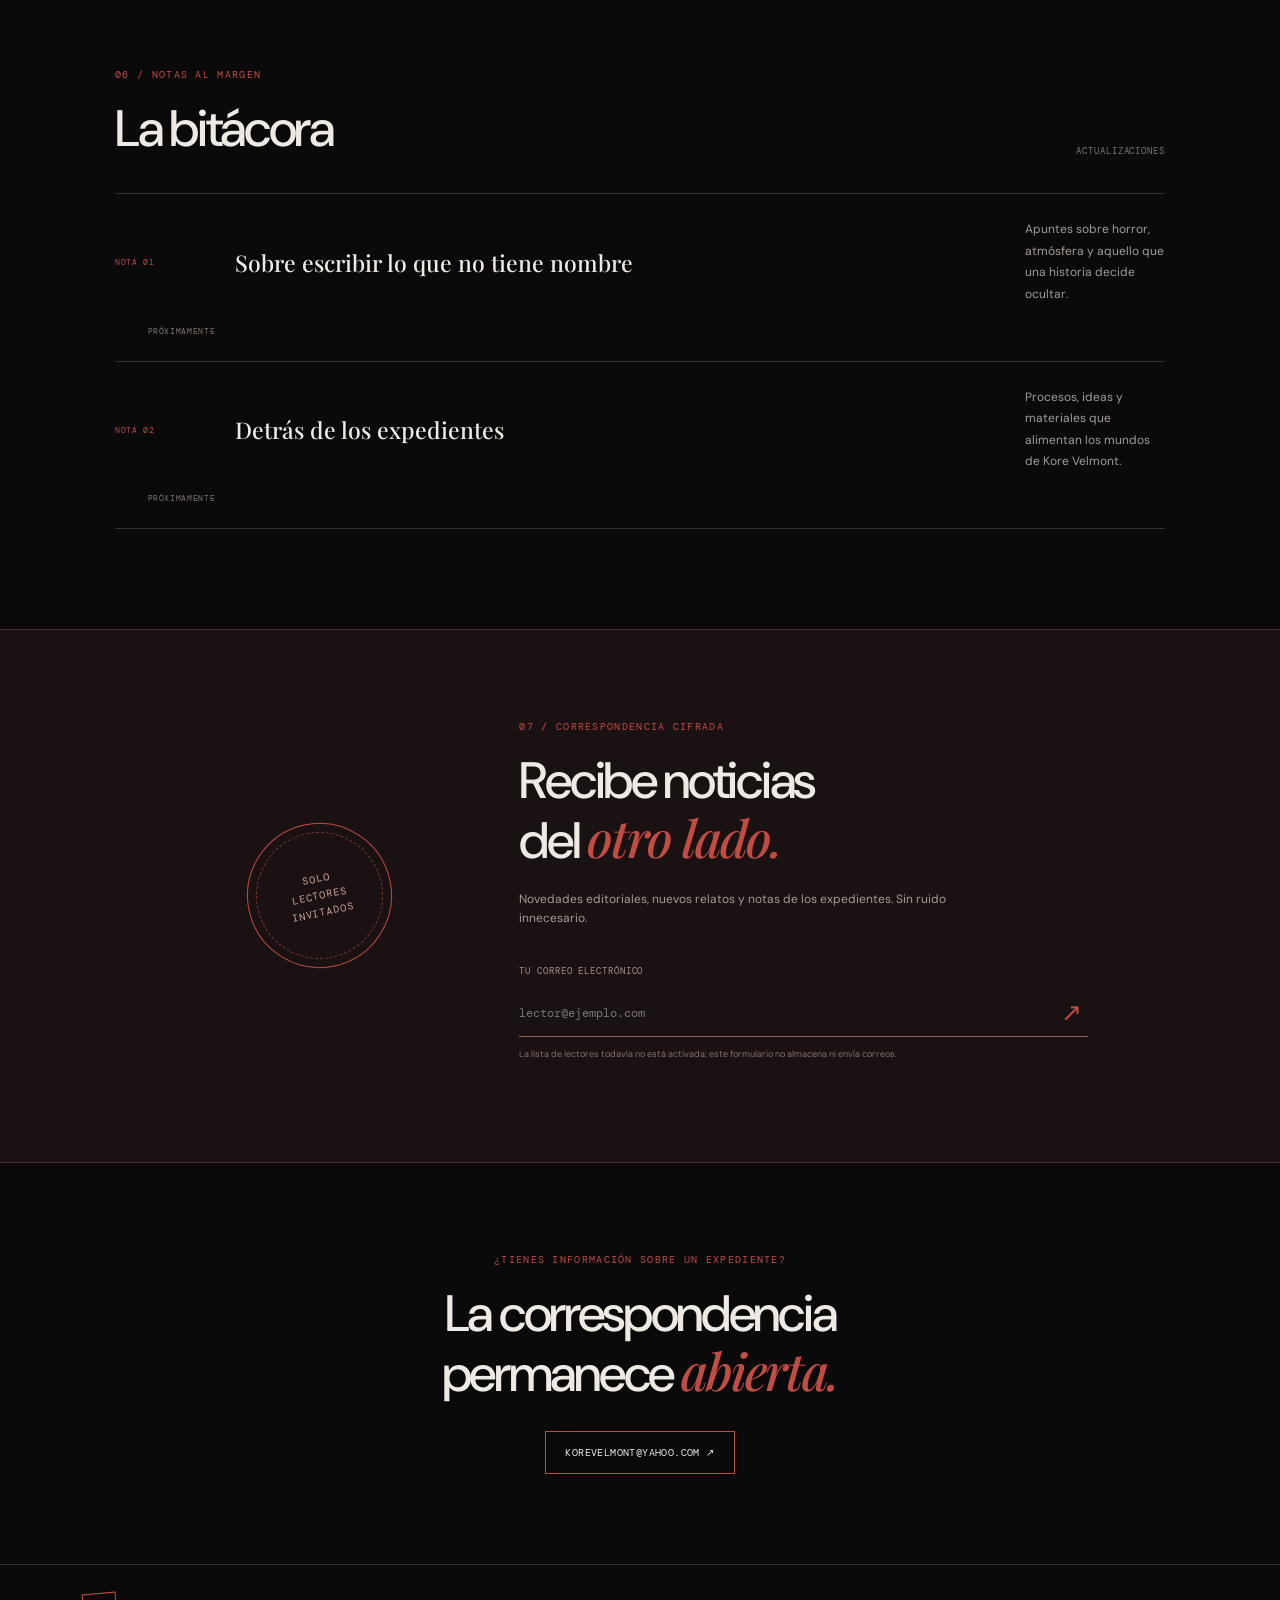
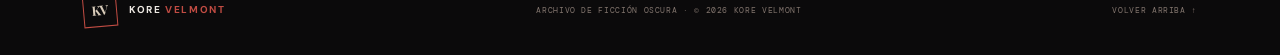
==== commit 7f26cc68: "Add files via upload" ====
--- a/index.html
+++ b/index.html
@@ -32,7 +32,7 @@
         <p class="hero-intro">Un registro de casas imposibles, memorias defectuosas y cosas que observan desde el otro lado de lo cotidiano.</p>
         <div class="hero-actions">
           <a class="button button-primary" href="#archivo">Entrar al archivo <span>↘</span></a>
-          <a class="text-link" href="#sobre">Conocer a la autora</a>
+          <a class="text-link" href="#autora">Conocer a la autora</a>
         </div>
         <div class="hero-meta"><span>EXPEDIENTE 001—∞</span><span>NO TODO DEBE SER LEÍDO</span></div>
       </div>
@@ -70,23 +70,31 @@
       <div><p class="eyebrow">02 / NOTA DE LA AUTORA</p><h2>No escribo para explicar<br>la oscuridad. <em>La documento.</em></h2><p>Kore Velmont escribe horror, misterio, ficción oscura y relatos que se infiltran en lo familiar hasta volverlo irreconocible. Este sitio reúne sus libros, universos y registros narrativos.</p><a class="text-link" href="#contacto">Correspondencia con la autora ↗</a></div>
     </section>
 
+    <section class="section author-section" id="autora">
+      <div class="section-heading"><div><p class="eyebrow">03 / IDENTIDAD DEL ARCHIVO</p><h2>Sobre la <em>autora</em></h2></div><span class="record-count">KORE VELMONT</span></div>
+      <div class="author-profile">
+        <div class="author-portrait-wrap"><img class="author-portrait" src="kore-velmont-retrato.png" alt="Retrato ilustrado de Kore Velmont sosteniendo un libro, en una atmósfera oscura rojiza"><span class="portrait-caption">FIG. 01 · LA AUTORA</span></div>
+        <div class="author-biography"><p class="author-name">Kore Velmont</p><p class="author-lead">Hay historias que no nacen para ser contadas, sino para abrir puertas que deberían permanecer cerradas.</p><p>Kore Velmont escribe terror, horror visceral y cósmico, misterio y fantasía oscura. Su obra explora la fragilidad del cuerpo, las deformaciones de lo familiar y la insignificancia de la existencia humana ante fuerzas que escapan a toda comprensión.</p><p>En sus historias, la carne puede convertirse en una pesadilla, la realidad puede desgarrarse y aquello que habita más allá de lo conocido no necesita ser malvado para resultar aterrador. A veces, basta con que exista.</p><p>Sus mundos nacen en los rincones más incómodos de la imaginación, donde lo grotesco convive con lo inexplicable y el horror no siempre se manifiesta como un monstruo. A veces es una casa, un recuerdo, una presencia o una verdad que la mente humana nunca estuvo preparada para comprender.</p><p class="author-signature">Algunos expedientes deberían permanecer cerrados. Otros nunca debieron existir.</p></div>
+      </div>
+    </section>
+
     <section class="section split-section" id="relatos">
-      <div class="section-heading"><div><p class="eyebrow">03 / FRAGMENTO RECUPERADO</p><h2>Muestra de <em>lectura</em></h2></div><p class="section-note">Anatomía de una Casa · Capítulo 1: El Desagüe</p></div>
+      <div class="section-heading"><div><p class="eyebrow">04 / FRAGMENTO RECUPERADO</p><h2>Muestra de <em>lectura</em></h2></div><p class="section-note">Anatomía de una Casa · Capítulo 1: El Desagüe</p></div>
       <div class="feature-record"><div class="record-symbol">◉</div><div><p class="card-kicker">EXPEDIENTE 001 · EXTRACTO OFICIAL</p><h3>El Desagüe</h3><p>«Lo terrible de estar a solas en una habitación no es el silencio, sino notar que el aire ocupa un espacio que no es el tuyo.»</p><p>Compramos la casa por el precio de una demolición. El agente inmobiliario no quiso entrar a firmar las actas; nos hizo poner la firma sobre el capó de su auto, con el motor encendido, y se fue antes de que probáramos la llave en la cerradura.</p><p>La primera noche nos tocó dormir en el suelo de la planta baja. El piso de baldosas rojas estaba helado, pero el baño emitía un calor sofocante, denso, como el vapor que sale de la boca de un animal cansado.</p><span class="coming-soon">FIN DEL FRAGMENTO · CONTINÚA EN LA OBRA</span></div><span class="record-number">R—001</span></div>
     </section>
 
     <section class="universe-section" id="universos">
-      <div class="section universe-inner"><div><p class="eyebrow">04 / CARTOGRAFÍA IMPOSIBLE</p><h2>Universos que<br>se <em>filtran</em> entre sí.</h2><p>Historias que parecen aisladas. Señales que se repiten. Un archivo que quizá nunca estuvo dividido.</p></div><div class="orbit-art" aria-hidden="true"><span class="orbit orbit-one"></span><span class="orbit orbit-two"></span><span class="orbit orbit-three"></span><span class="orbit-core">?</span><span class="orbit-label label-a">CASA</span><span class="orbit-label label-b">MEMORIA</span><span class="orbit-label label-c">UMBRAL</span></div></div>
+      <div class="section universe-inner"><div><p class="eyebrow">05 / CARTOGRAFÍA IMPOSIBLE</p><h2>Universos que<br>se <em>filtran</em> entre sí.</h2><p>Historias que parecen aisladas. Señales que se repiten. Un archivo que quizá nunca estuvo dividido.</p></div><div class="orbit-art" aria-hidden="true"><span class="orbit orbit-one"></span><span class="orbit orbit-two"></span><span class="orbit orbit-three"></span><span class="orbit-core">?</span><span class="orbit-label label-a">CASA</span><span class="orbit-label label-b">MEMORIA</span><span class="orbit-label label-c">UMBRAL</span></div></div>
     </section>
 
     <section class="section journal-section" id="bitacora">
-      <div class="section-heading"><div><p class="eyebrow">05 / NOTAS AL MARGEN</p><h2>La bitácora</h2></div><span class="record-count">ACTUALIZACIONES</span></div>
+      <div class="section-heading"><div><p class="eyebrow">06 / NOTAS AL MARGEN</p><h2>La bitácora</h2></div><span class="record-count">ACTUALIZACIONES</span></div>
       <div class="journal-list"><article><span class="journal-date">NOTA 01</span><h3>Sobre escribir lo que no tiene nombre</h3><p>Apuntes sobre horror, atmósfera y aquello que una historia decide ocultar.</p><span class="journal-status">PRÓXIMAMENTE</span></article><article><span class="journal-date">NOTA 02</span><h3>Detrás de los expedientes</h3><p>Procesos, ideas y materiales que alimentan los mundos de Kore Velmont.</p><span class="journal-status">PRÓXIMAMENTE</span></article></div>
     </section>
 
     <section class="subscribe-section" id="suscripcion">
       <div class="subscribe-stamp">SOLO<br>LECTORES<br>INVITADOS</div>
-      <div class="subscribe-copy"><p class="eyebrow">06 / CORRESPONDENCIA CIFRADA</p><h2>Recibe noticias<br>del <em>otro lado.</em></h2><p>Novedades editoriales, nuevos relatos y notas de los expedientes. Sin ruido innecesario.</p>
+      <div class="subscribe-copy"><p class="eyebrow">07 / CORRESPONDENCIA CIFRADA</p><h2>Recibe noticias<br>del <em>otro lado.</em></h2><p>Novedades editoriales, nuevos relatos y notas de los expedientes. Sin ruido innecesario.</p>
         <form id="subscribe-form"><label for="reader-email">TU CORREO ELECTRÓNICO</label><div class="subscribe-input"><input id="reader-email" type="email" placeholder="lector@ejemplo.com" required><button type="submit" aria-label="Solicitar suscripción">↗</button></div><p class="form-note">La lista de lectores todavía no está activada; este formulario no almacena ni envía correos.</p><p id="form-message" class="form-message" aria-live="polite"></p></form>
       </div>
     </section>
--- a/styles.css
+++ b/styles.css
@@ -13,3 +13,18 @@
 @media(min-width:1400px){.hero,.section{padding-left:12%;padding-right:12%}.hero{padding-top:110px;padding-bottom:85px}}
 @media(max-width:900px){.site-header{padding:0 5%;height:72px}.menu-toggle{display:block}.main-nav{display:none;position:absolute;top:71px;left:0;right:0;padding:22px 5%;background:#100e0f;border-bottom:1px solid var(--line);flex-direction:column;align-items:flex-start;gap:20px}.main-nav.open{display:flex}.hero{padding:70px 7% 55px;grid-template-columns:1fr;gap:40px}.hero-art{height:350px;max-width:560px;width:100%;justify-self:center}.hero-index{display:none}.hero-meta{margin-top:40px}.section{padding:75px 7%}.book-grid{gap:13px}.book-info{padding:15px}.book-info h3{font-size:20px}.manifesto{padding:70px 8%;gap:5%}.subscribe-section{padding:70px 8%}.journal-list article{grid-template-columns:75px 1fr}.journal-list p{grid-column:2}.journal-status{grid-column:2;text-align:left}.record-number{display:none}}
 @media(max-width:600px){.wordmark{font-size:11px}.hero{padding-top:58px}.hero h1{font-size:48px}.hero-actions{align-items:flex-start;flex-direction:column;gap:18px}.hero-art{height:300px}.section{padding:60px 6%}.section-heading{align-items:flex-start;flex-direction:column;gap:12px}.section-heading h2,.manifesto h2,.universe-inner h2,.subscribe-copy h2,.contact-strip h2{font-size:36px}.book-grid{grid-template-columns:1fr;gap:20px}.book-cover{aspect-ratio:4/3}.cover-title{font-size:30px}.cover-house .cover-title,.cover-hell .cover-title{margin-top:100px}.count-number{font-size:150px}.manifesto{grid-template-columns:1fr;gap:25px;padding:60px 7%}.manifesto-mark{font-size:70px}.feature-record{grid-template-columns:40px 1fr;gap:15px}.feature-record h3{font-size:25px}.universe-inner{grid-template-columns:1fr;gap:20px}.orbit-art{height:240px}.subscribe-section{grid-template-columns:1fr;gap:35px;padding:60px 7%}.subscribe-stamp{width:115px;height:115px;font-size:8px}.journal-list article{grid-template-columns:1fr;gap:8px}.journal-list p,.journal-status{grid-column:1}.site-footer{flex-wrap:wrap;padding:25px 6%}.site-footer p{order:3;width:100%}.record-count{font-size:8px}}
+
+
+/* Perfil de autora Kore Velmont */
+.author-section { position: relative; }
+.author-profile { display: grid; grid-template-columns: minmax(240px, .82fr) minmax(0, 1.18fr); gap: clamp(2rem, 6vw, 5.5rem); align-items: center; margin-top: 2.5rem; }
+.author-portrait-wrap { position: relative; max-width: 470px; margin: 0 auto; width: 100%; }
+.author-portrait-wrap::after { content: ""; position: absolute; inset: 12px -12px -12px 12px; border: 1px solid rgba(170, 89, 79, .42); pointer-events: none; }
+.author-portrait { display: block; position: relative; z-index: 1; width: 100%; aspect-ratio: 1 / 1.12; object-fit: cover; filter: saturate(.78) contrast(1.04); }
+.portrait-caption { display: block; position: relative; z-index: 2; margin-top: 1rem; font-size: .65rem; letter-spacing: .18em; color: var(--muted, #9b9290); }
+.author-biography { max-width: 680px; }
+.author-name { font-family: var(--serif, Georgia, serif); font-size: clamp(2rem, 4vw, 3.6rem); margin: 0 0 1.1rem; }
+.author-lead { font-family: var(--serif, Georgia, serif); font-size: clamp(1.15rem, 2vw, 1.5rem); line-height: 1.5; color: var(--text, #e8e0da); }
+.author-biography p { line-height: 1.85; }
+.author-signature { margin-top: 1.7rem; padding-top: 1.1rem; border-top: 1px solid rgba(170, 89, 79, .35); color: #c28b83; font-family: var(--serif, Georgia, serif); font-style: italic; }
+@media (max-width: 760px) { .author-profile { grid-template-columns: 1fr; gap: 2.5rem; } .author-portrait-wrap { max-width: 360px; } .author-biography { max-width: none; } }
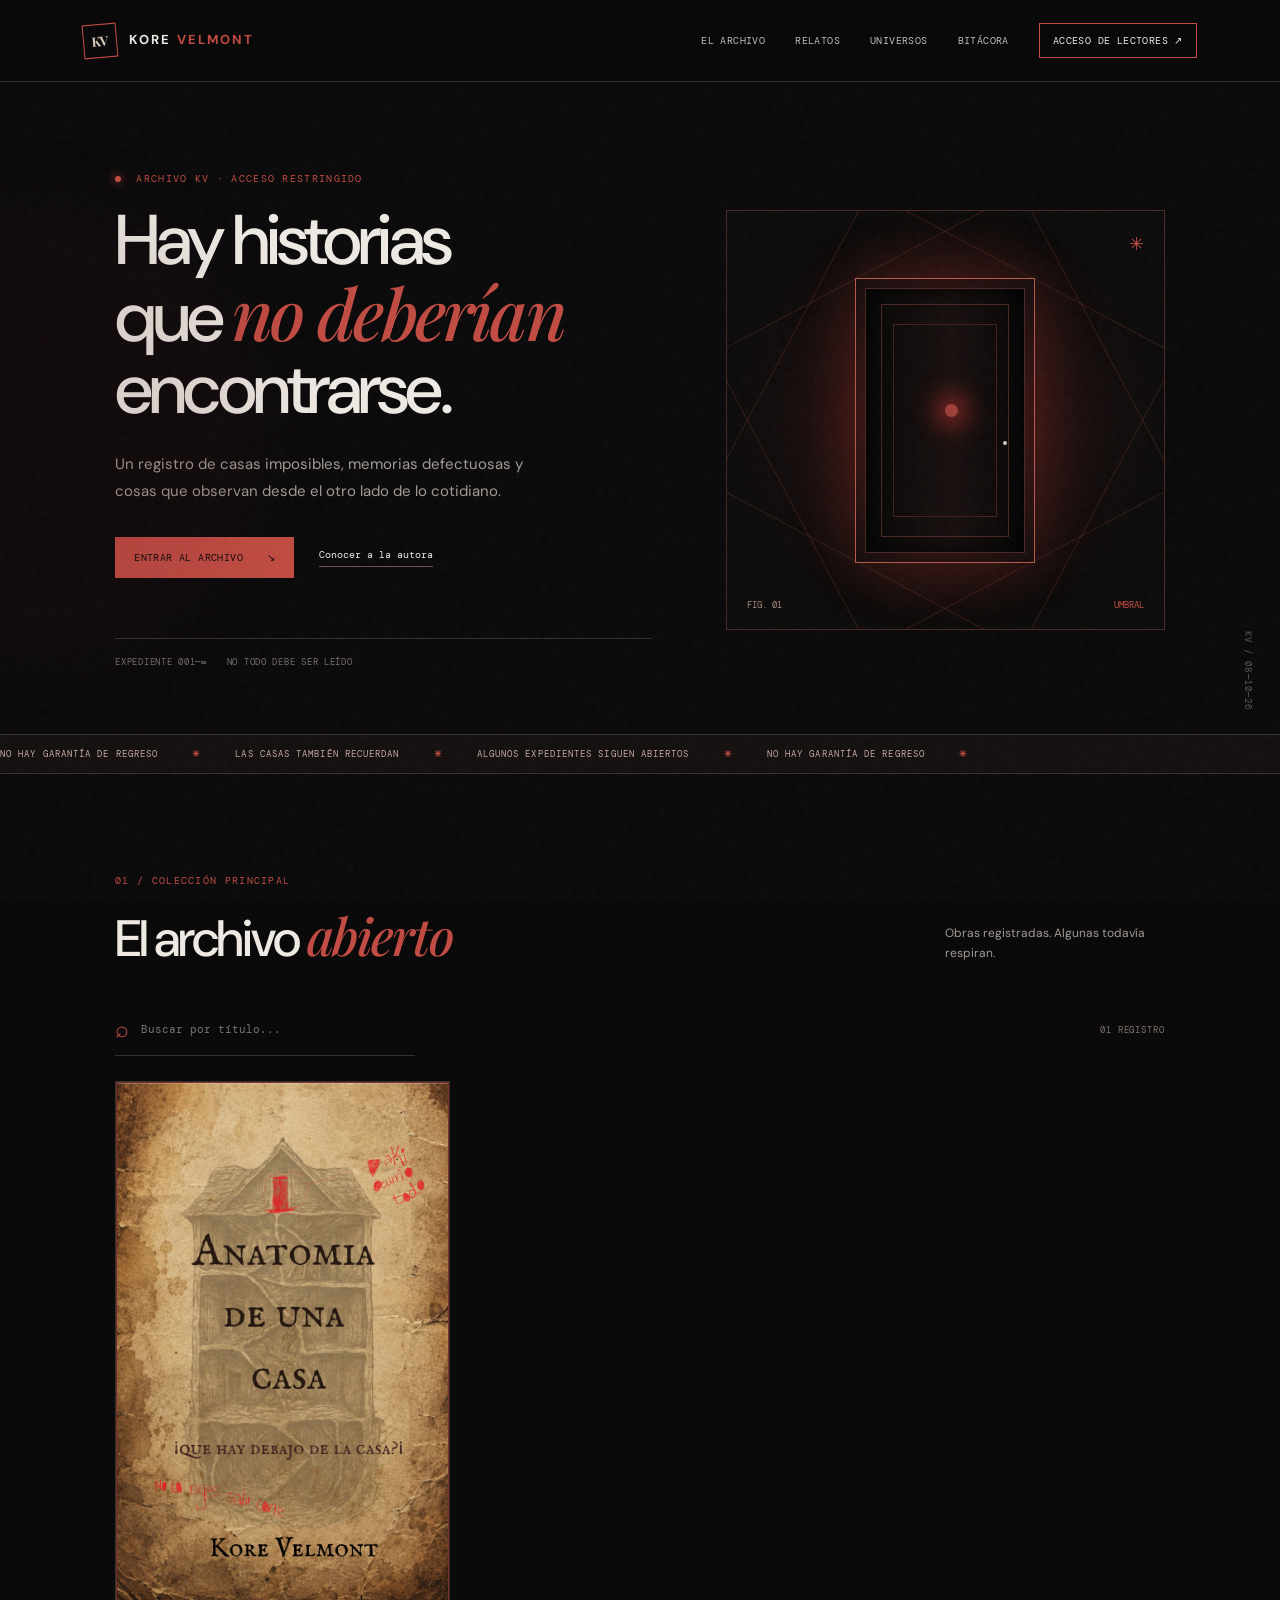
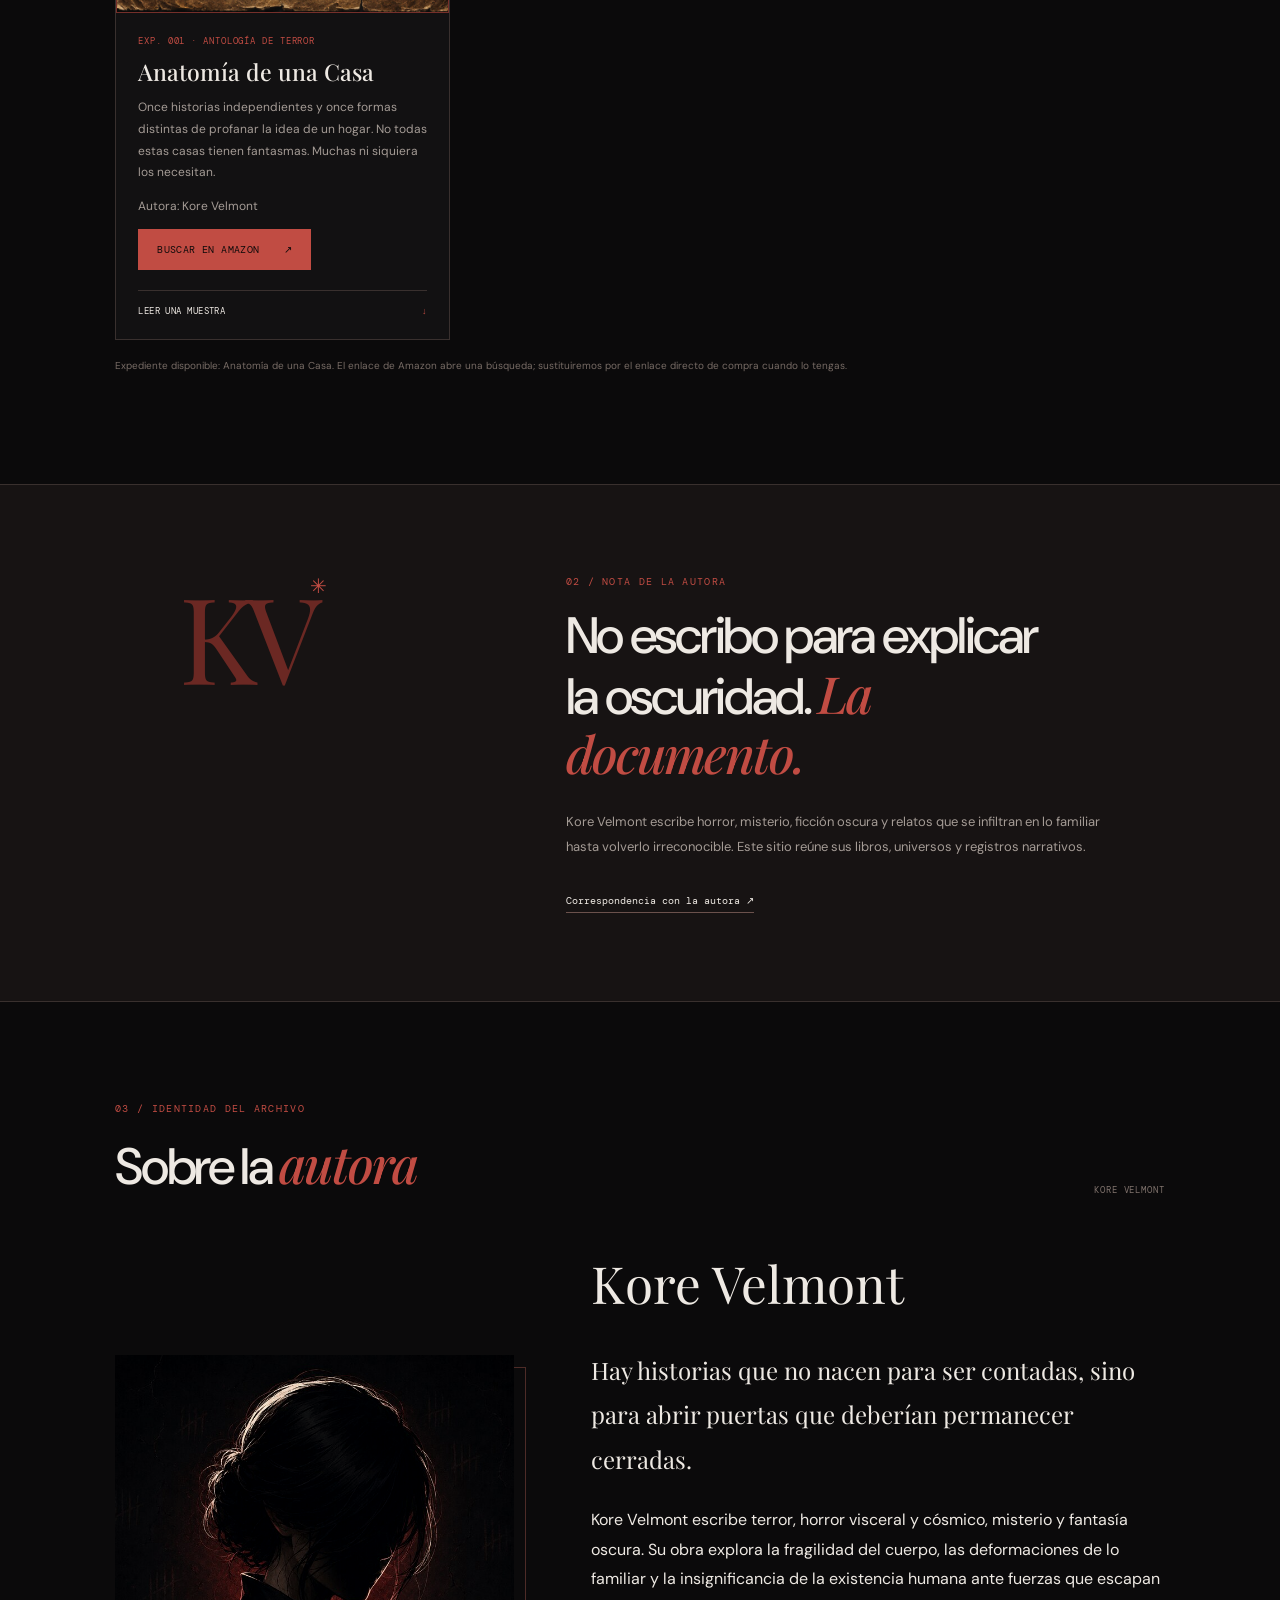
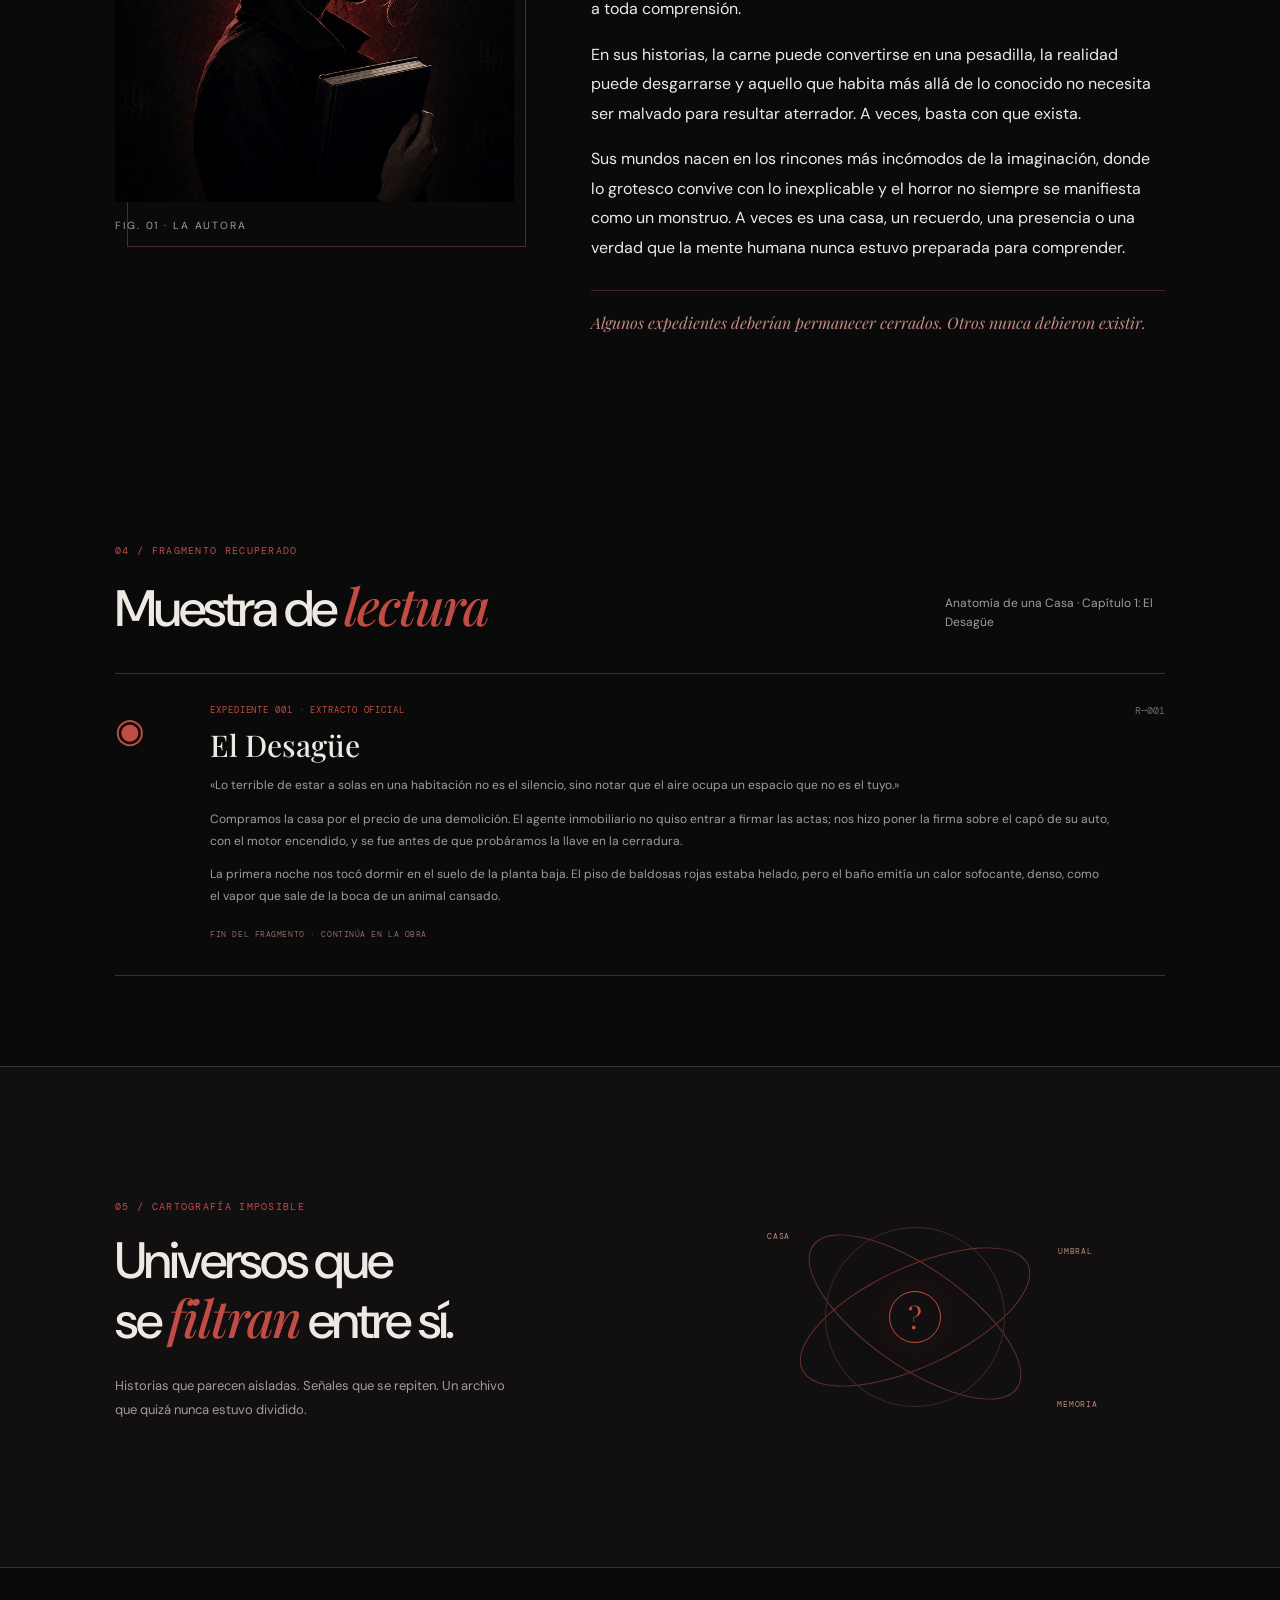
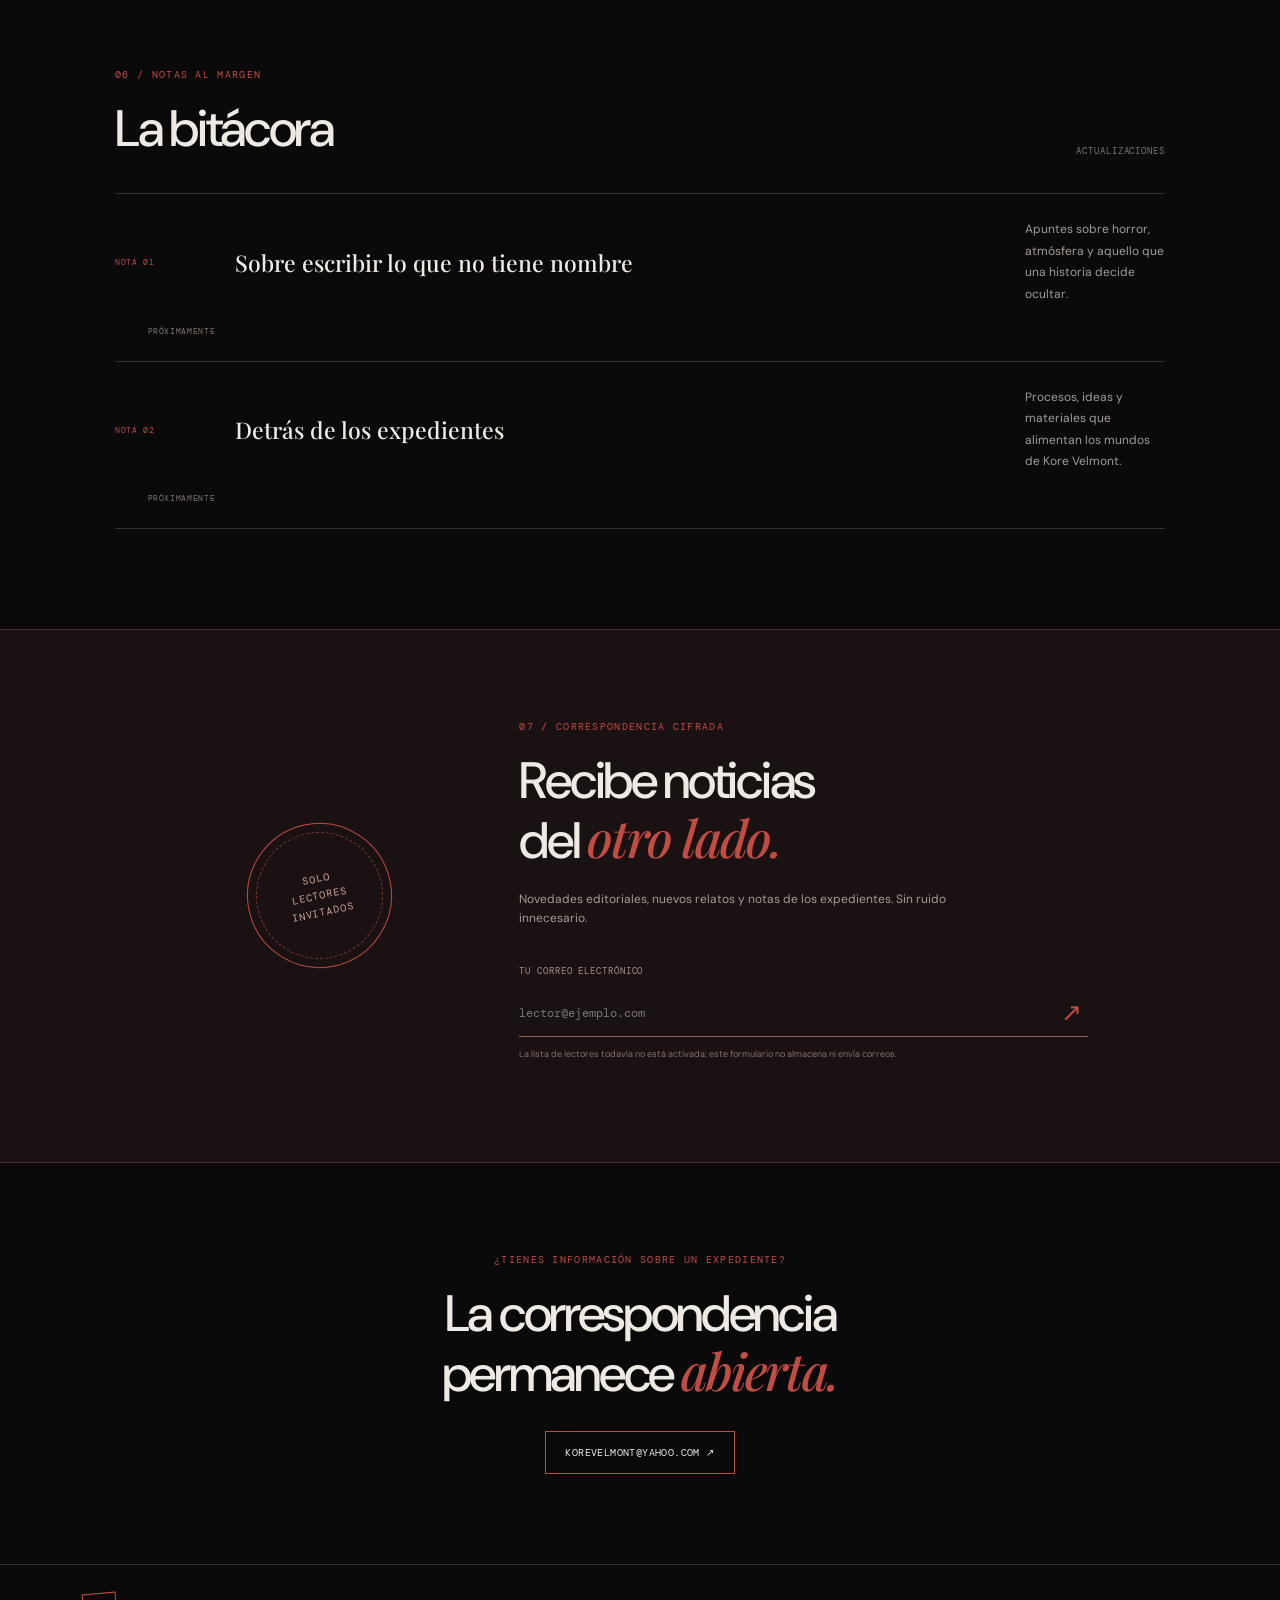
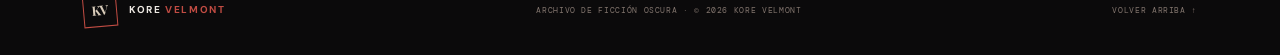
==== commit ac798b9b: "Add files via upload" ====
--- a/index.html
+++ b/index.html
@@ -73,7 +73,7 @@
     <section class="section author-section" id="autora">
       <div class="section-heading"><div><p class="eyebrow">03 / IDENTIDAD DEL ARCHIVO</p><h2>Sobre la <em>autora</em></h2></div><span class="record-count">KORE VELMONT</span></div>
       <div class="author-profile">
-        <div class="author-portrait-wrap"><img class="author-portrait" src="kore-velmont-retrato.png" alt="Retrato ilustrado de Kore Velmont sosteniendo un libro, en una atmósfera oscura rojiza"><span class="portrait-caption">FIG. 01 · LA AUTORA</span></div>
+        <div class="author-portrait-wrap"><img class="author-portrait" src="kore-velmont-retrato.jpg" alt="Retrato ilustrado de Kore Velmont sosteniendo un libro, en una atmósfera oscura rojiza"><span class="portrait-caption">FIG. 01 · LA AUTORA</span></div>
         <div class="author-biography"><p class="author-name">Kore Velmont</p><p class="author-lead">Hay historias que no nacen para ser contadas, sino para abrir puertas que deberían permanecer cerradas.</p><p>Kore Velmont escribe terror, horror visceral y cósmico, misterio y fantasía oscura. Su obra explora la fragilidad del cuerpo, las deformaciones de lo familiar y la insignificancia de la existencia humana ante fuerzas que escapan a toda comprensión.</p><p>En sus historias, la carne puede convertirse en una pesadilla, la realidad puede desgarrarse y aquello que habita más allá de lo conocido no necesita ser malvado para resultar aterrador. A veces, basta con que exista.</p><p>Sus mundos nacen en los rincones más incómodos de la imaginación, donde lo grotesco convive con lo inexplicable y el horror no siempre se manifiesta como un monstruo. A veces es una casa, un recuerdo, una presencia o una verdad que la mente humana nunca estuvo preparada para comprender.</p><p class="author-signature">Algunos expedientes deberían permanecer cerrados. Otros nunca debieron existir.</p></div>
       </div>
     </section>
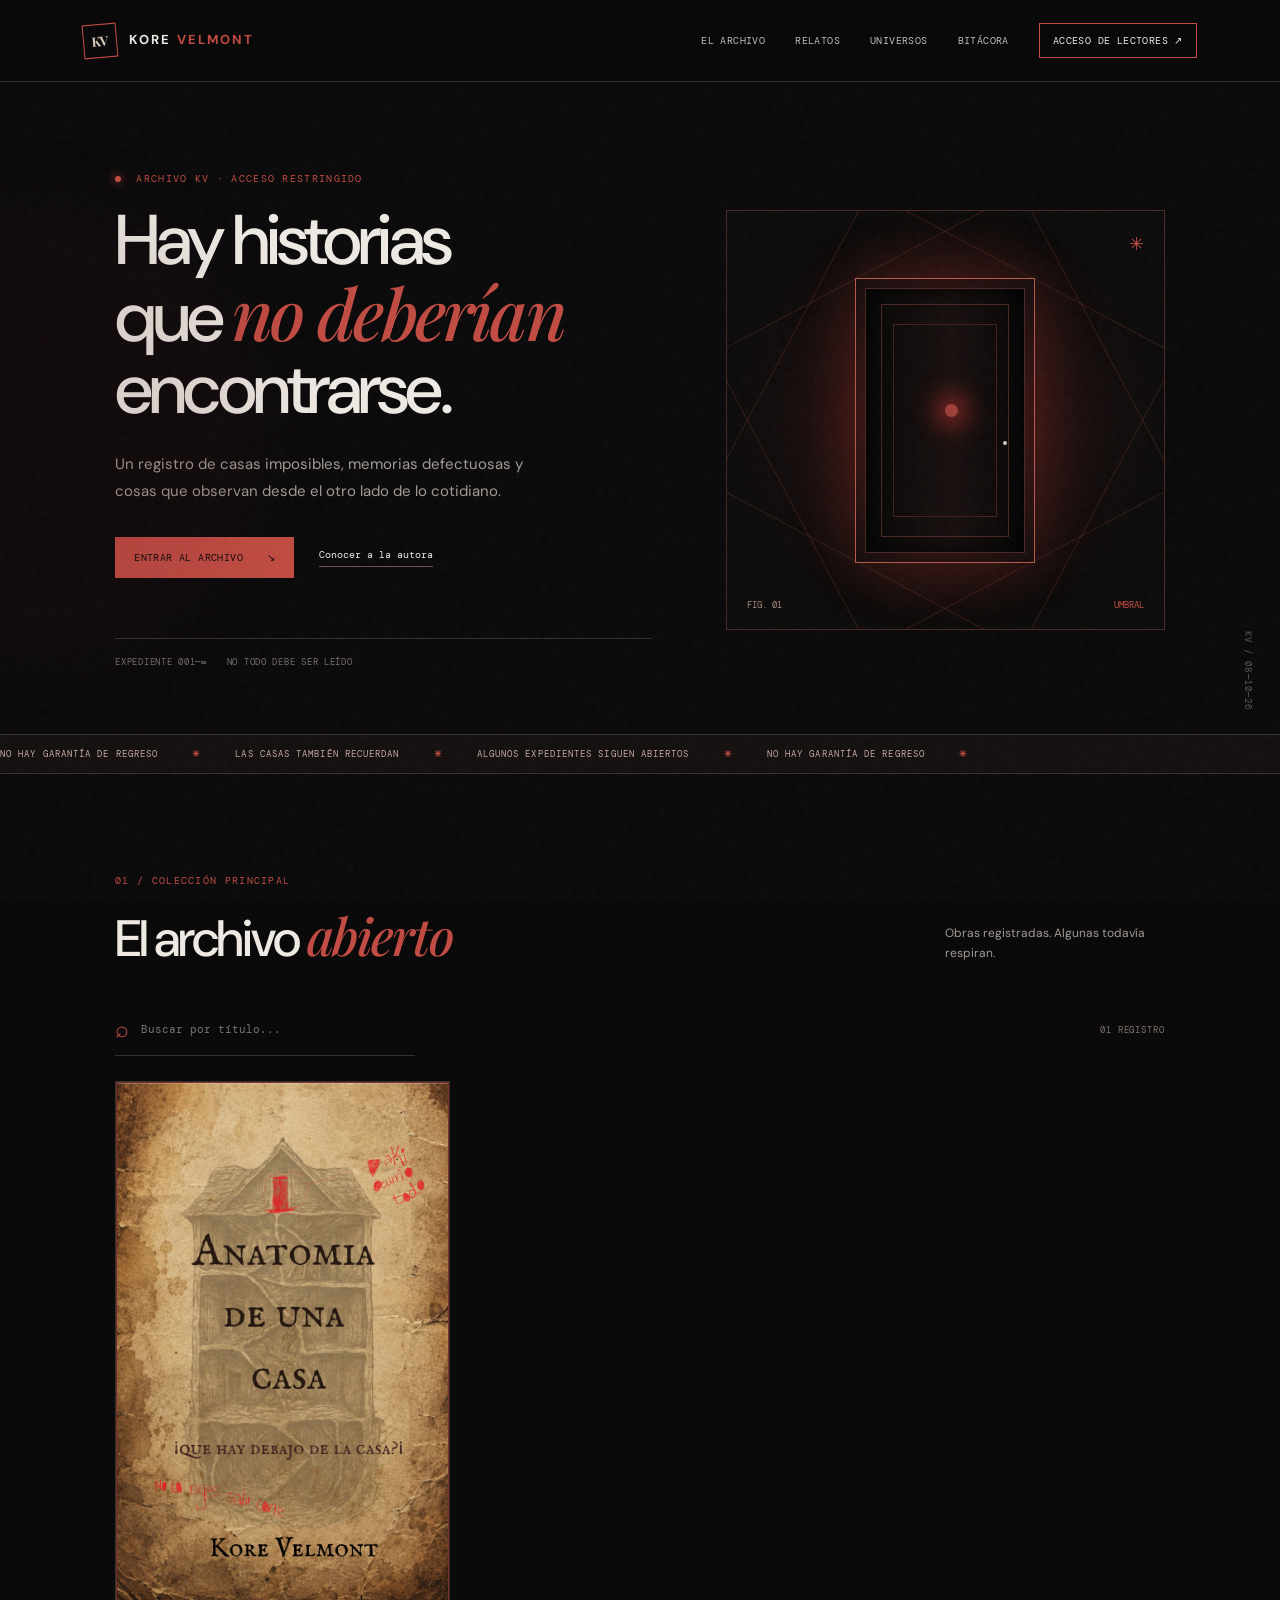
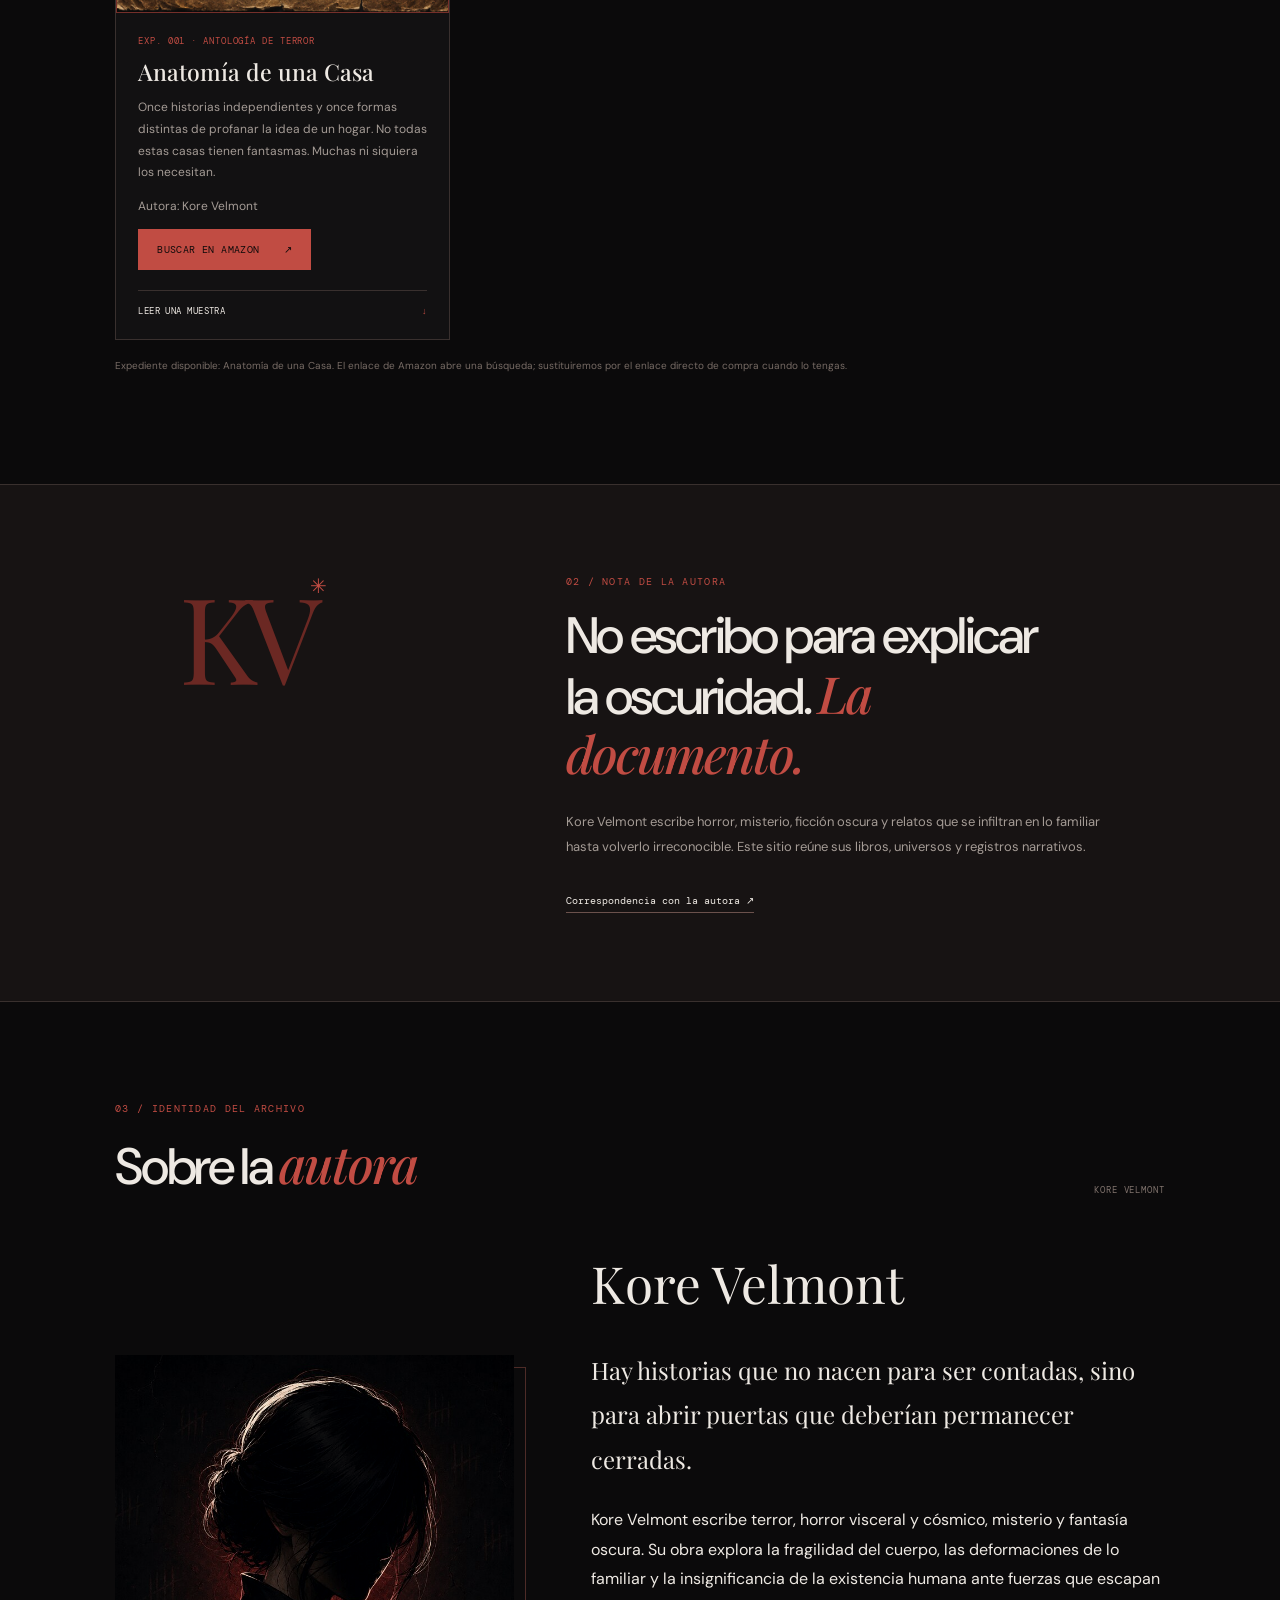
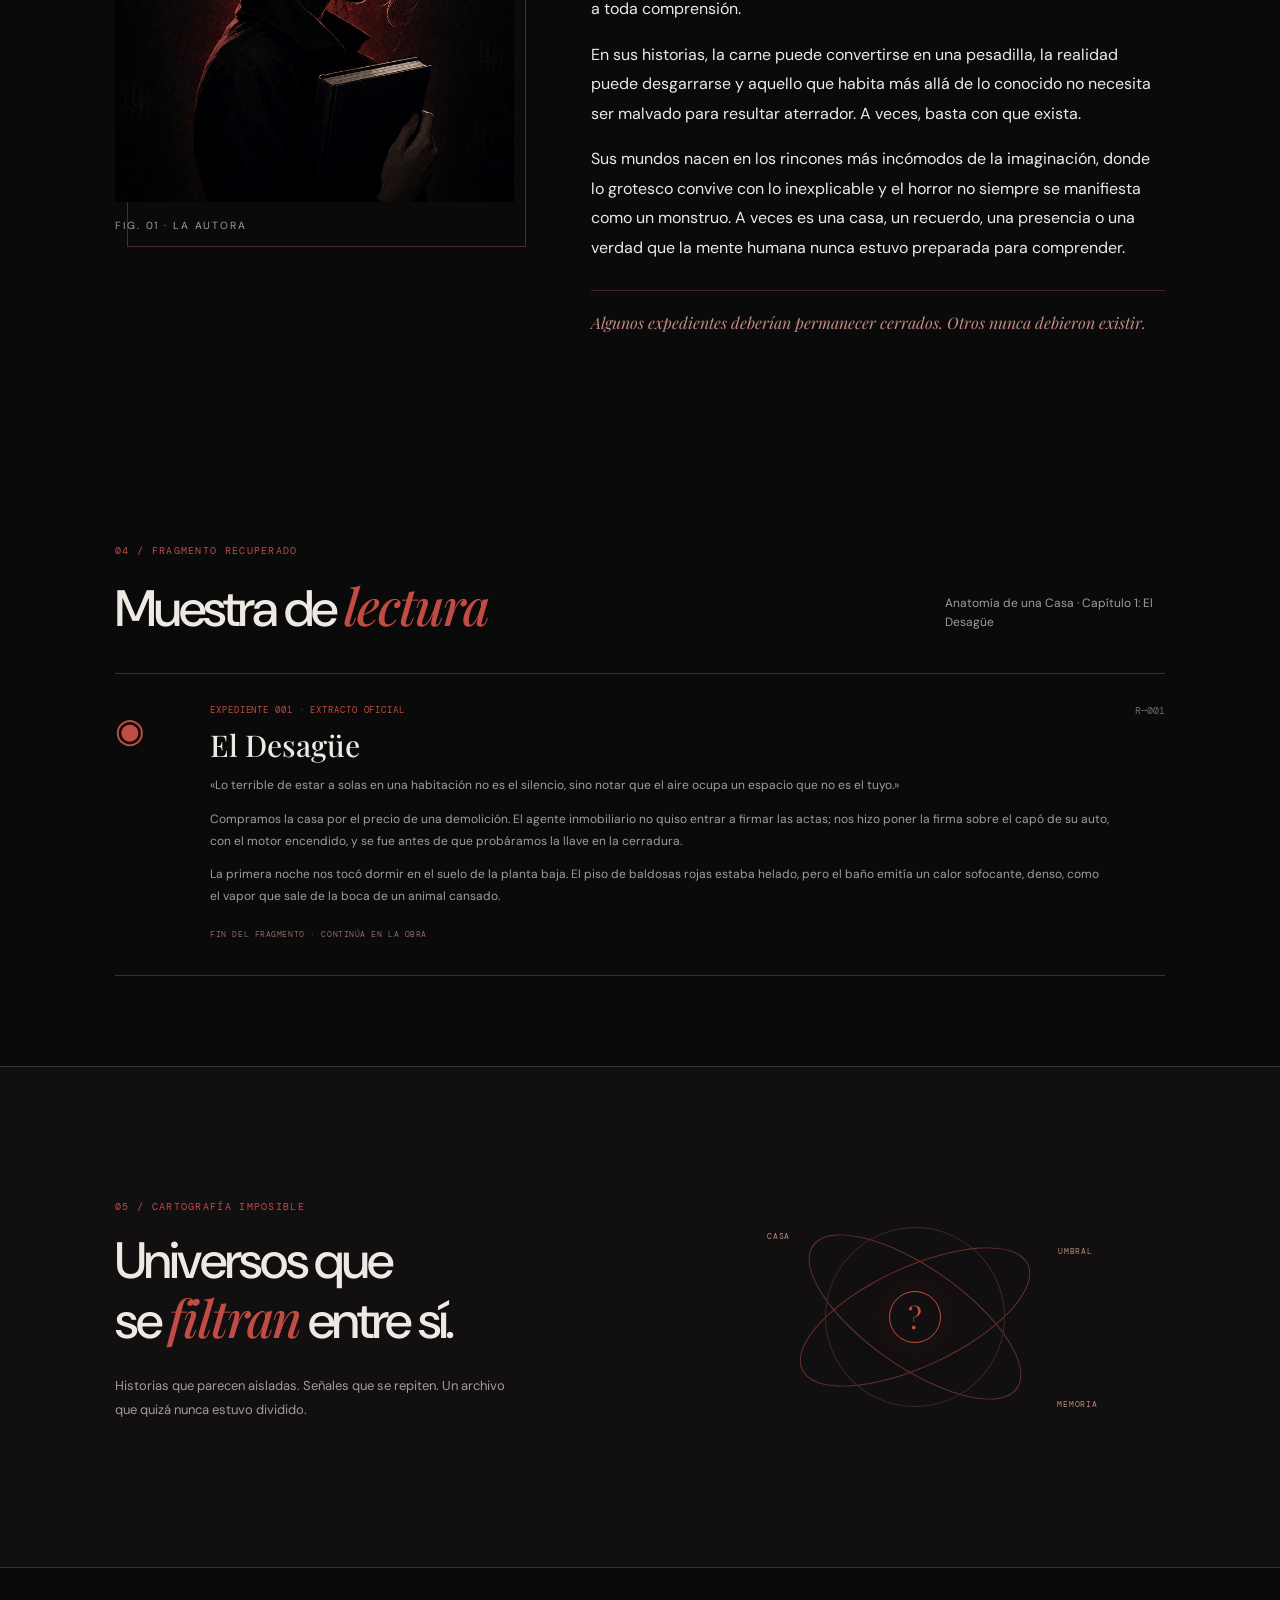
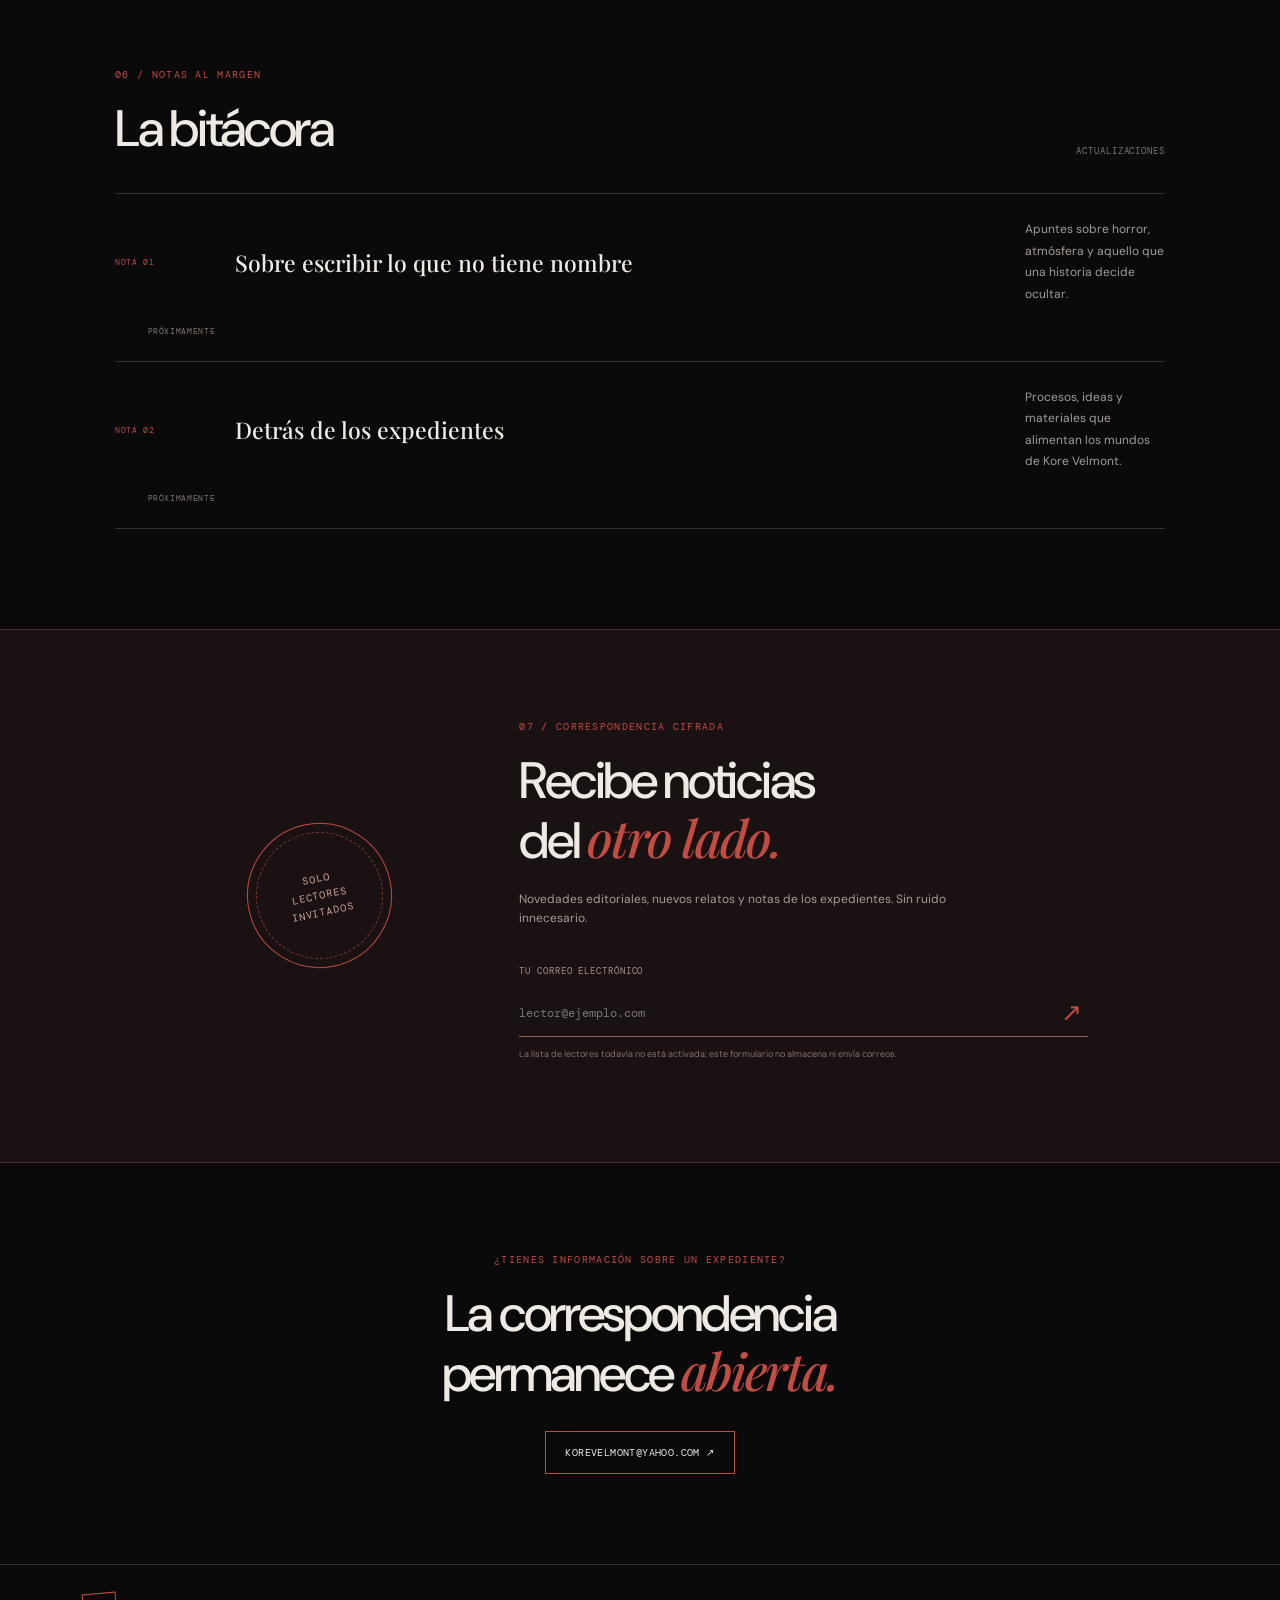
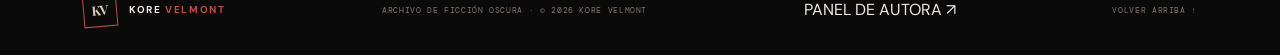
==== commit 37b88d50: "Add files via upload" ====
--- a/index.html
+++ b/index.html
@@ -102,7 +102,7 @@
     <section class="contact-strip" id="contacto"><p class="eyebrow">¿TIENES INFORMACIÓN SOBRE UN EXPEDIENTE?</p><h2>La correspondencia<br>permanece <em>abierta.</em></h2><a class="button button-outline" href="mailto:korevelmont@yahoo.com?subject=Correspondencia%20con%20Kore%20Velmont">korevelmont@yahoo.com ↗</a></section>
   </main>
 
-  <footer class="site-footer"><a class="wordmark" href="#inicio"><span class="sigil">KV</span><span>KORE <i>VELMONT</i></span></a><p>ARCHIVO DE FICCIÓN OSCURA · © <span id="year"></span> KORE VELMONT</p><a href="#inicio">VOLVER ARRIBA ↑</a></footer>
+  <footer class="site-footer"><a class="wordmark" href="#inicio"><span class="sigil">KV</span><span>KORE <i>VELMONT</i></span></a><p>ARCHIVO DE FICCIÓN OSCURA · © <span id="year"></span> KORE VELMONT</p><a href="admin.html">PANEL DE AUTORA ↗</a><a href="#inicio">VOLVER ARRIBA ↑</a></footer>
   <script src="script.js"></script>
 </body>
 </html>
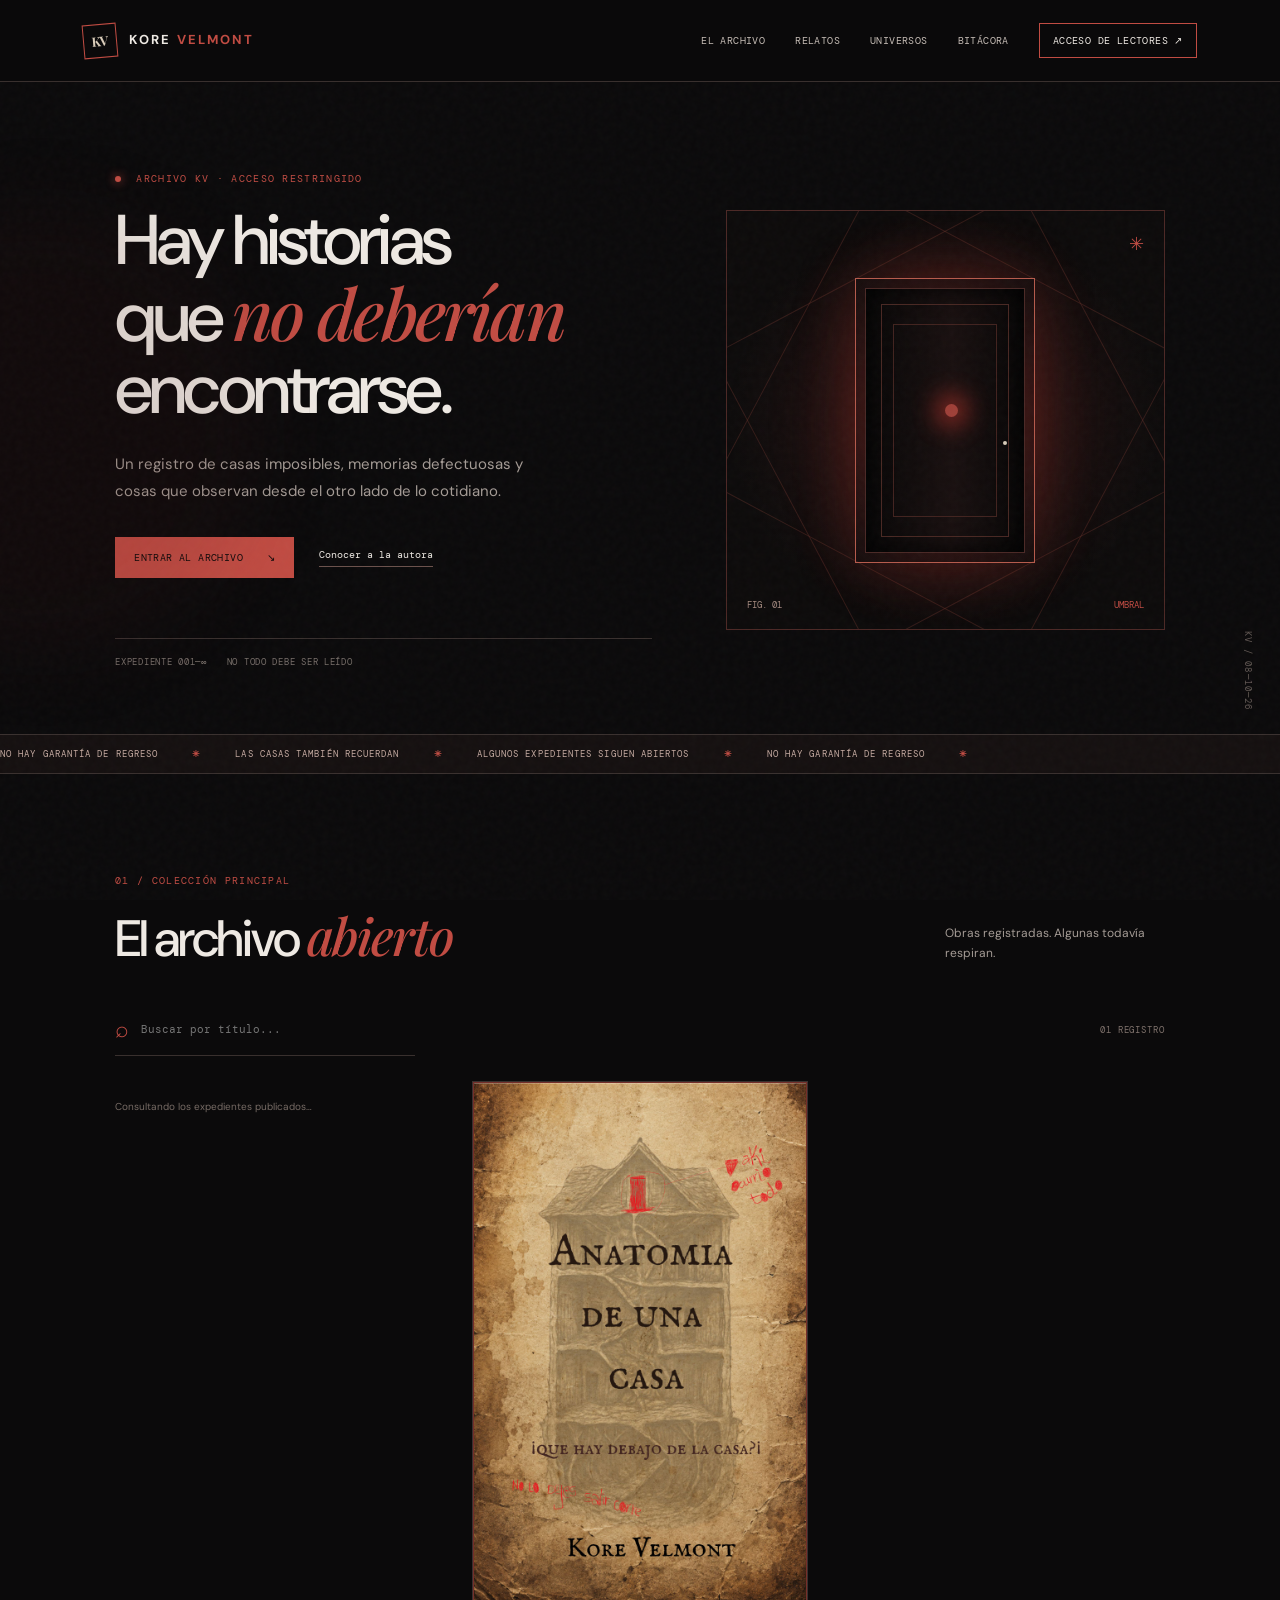
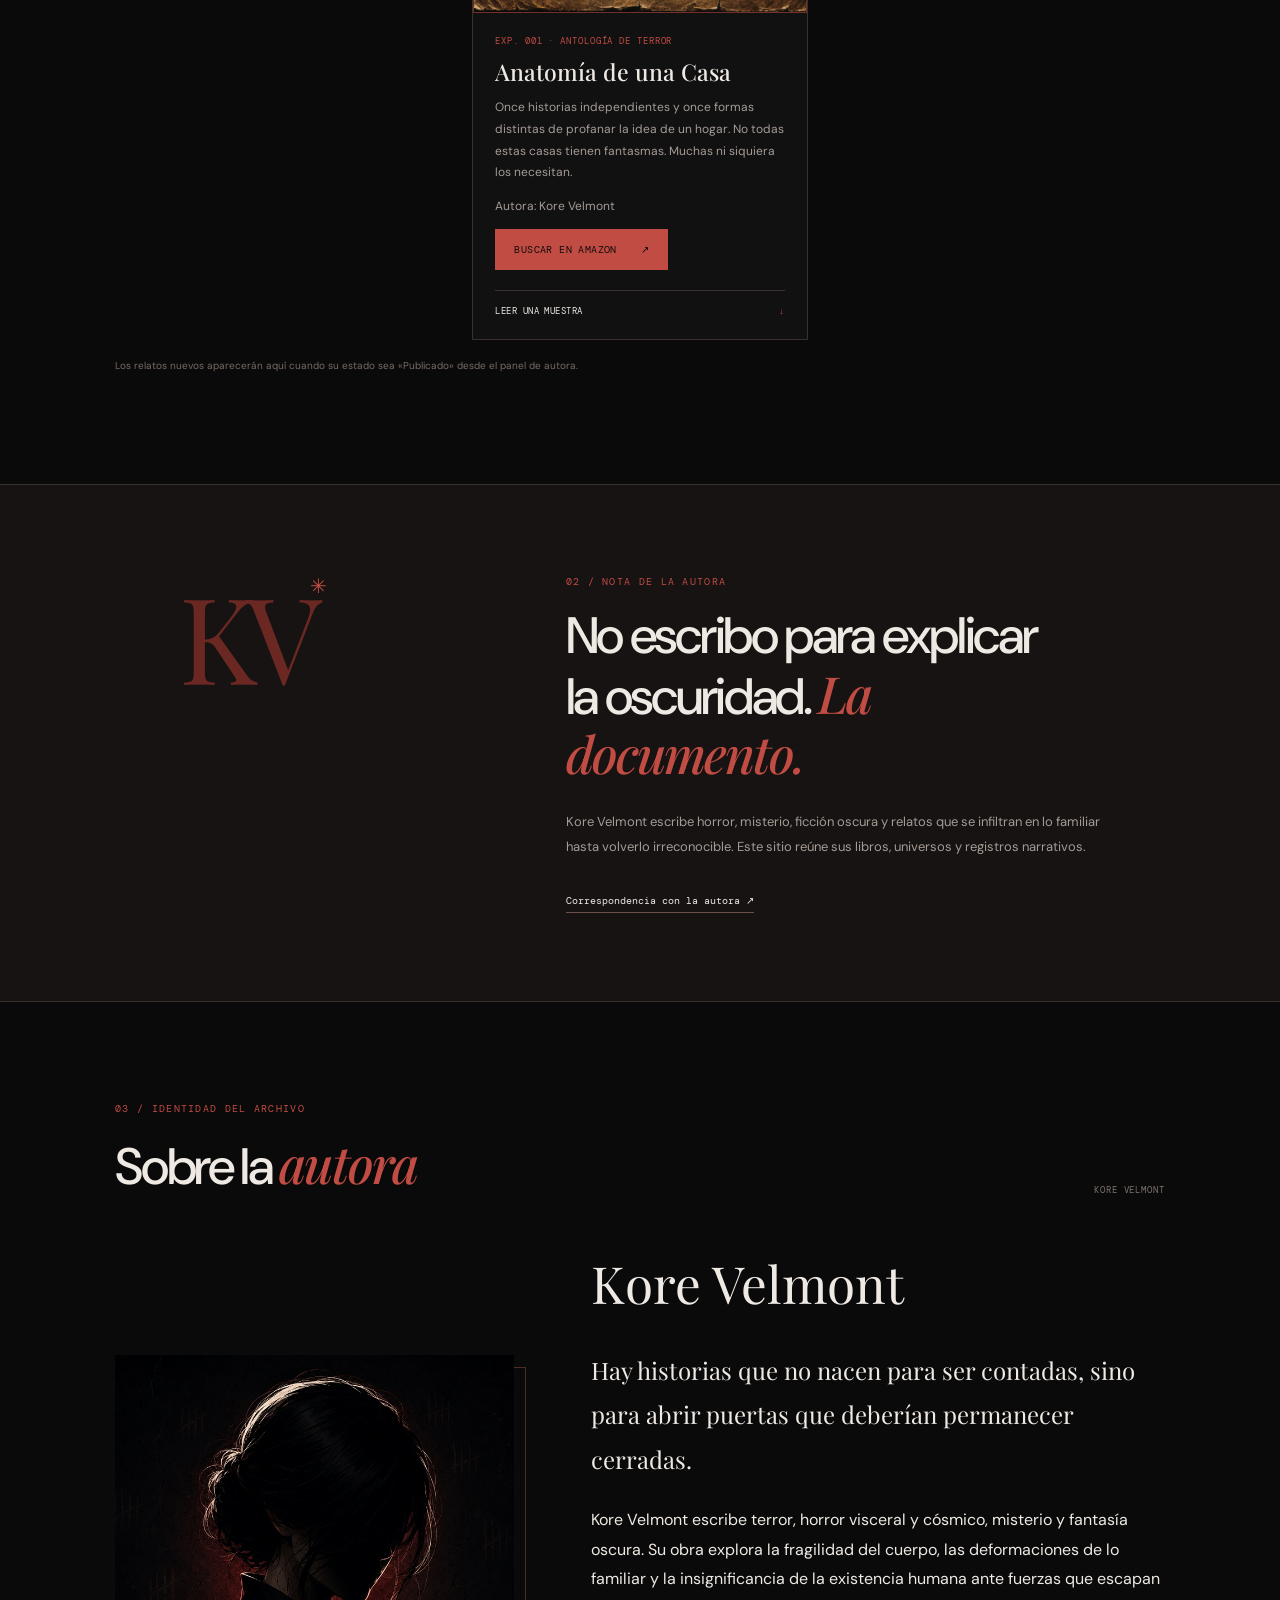
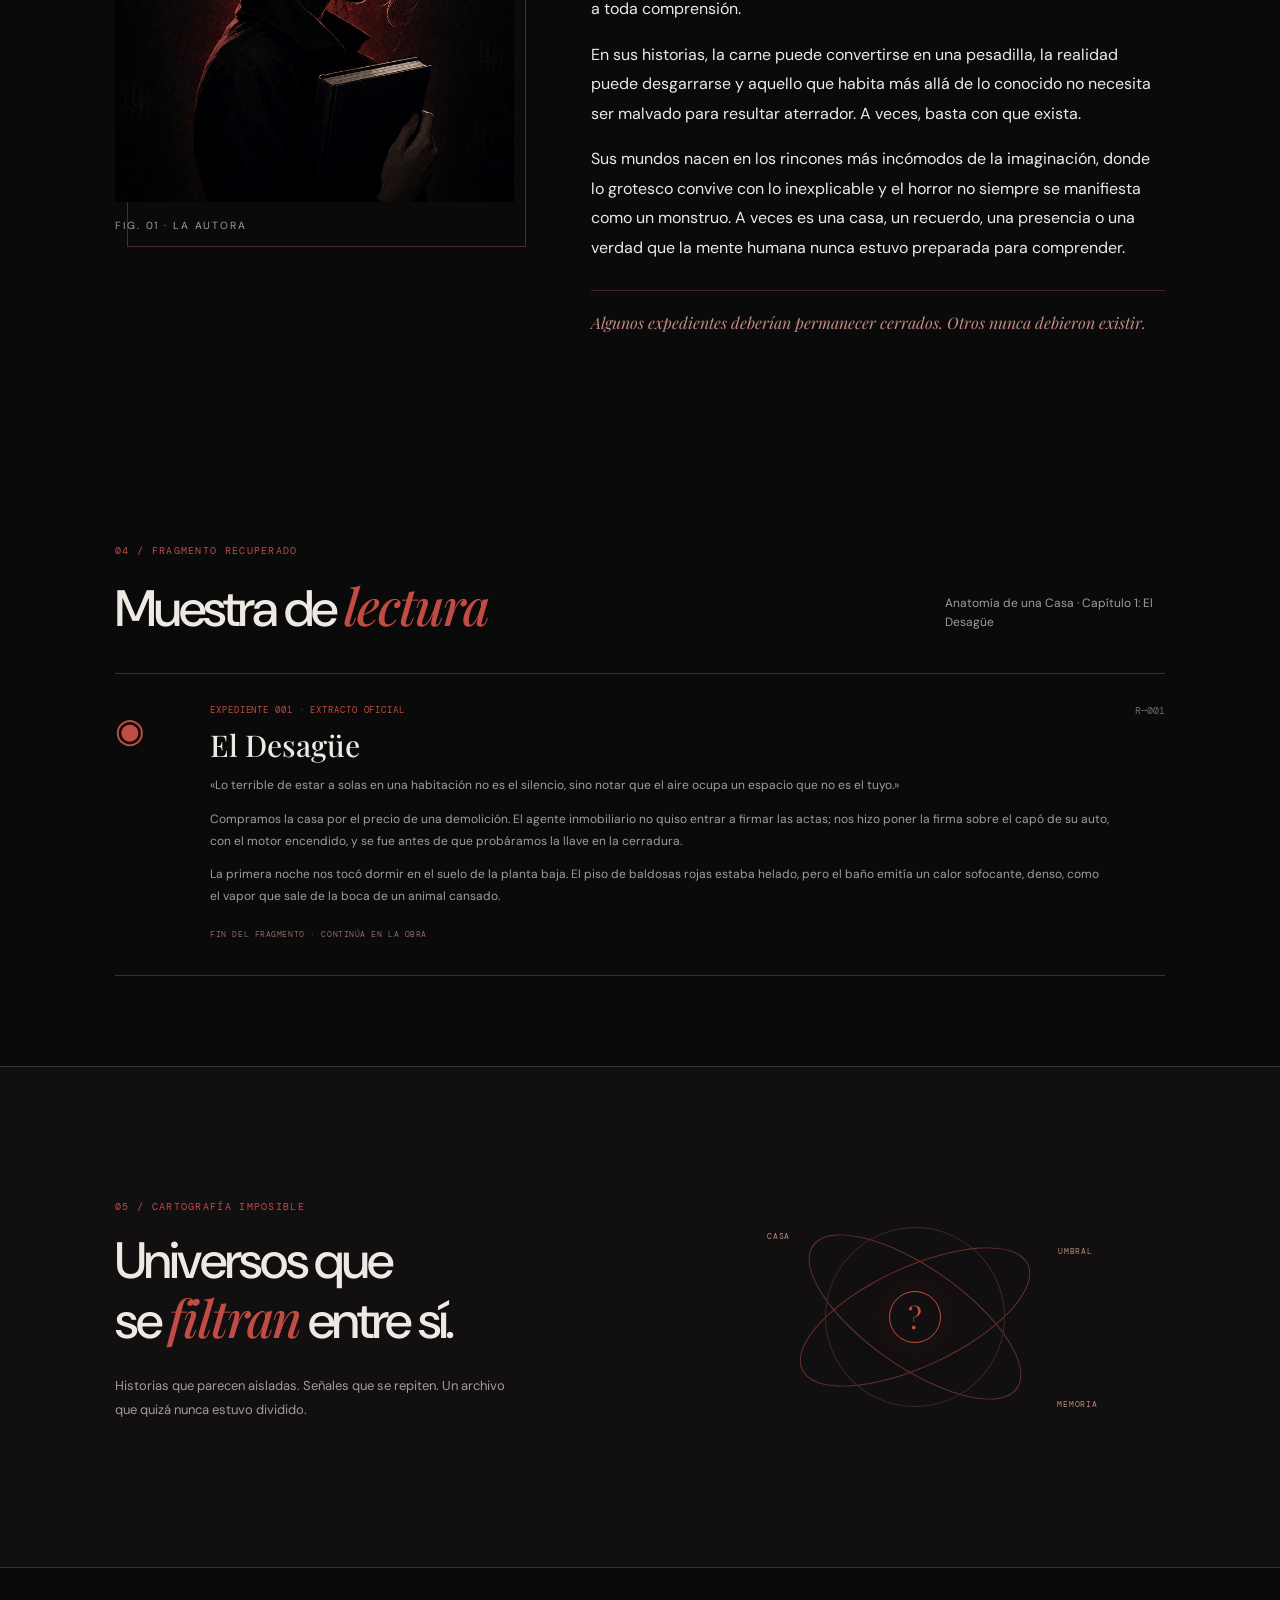
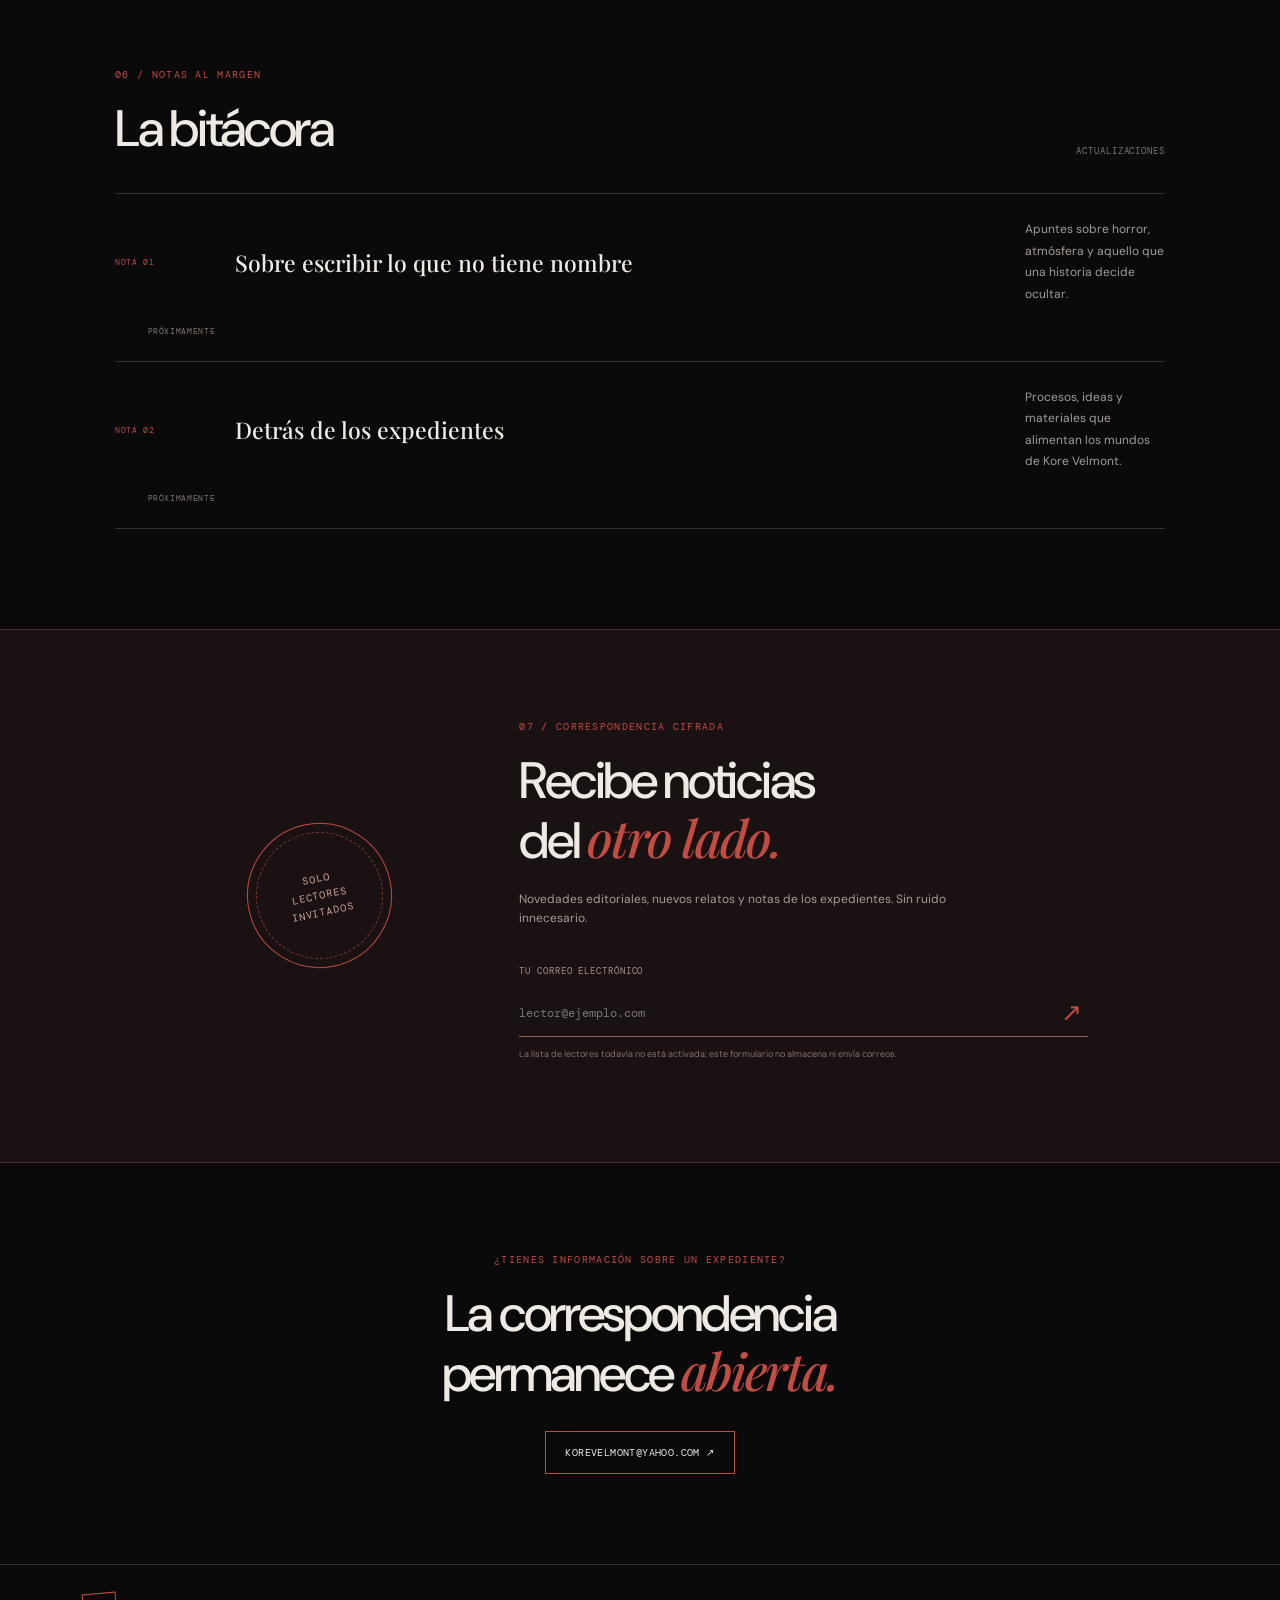
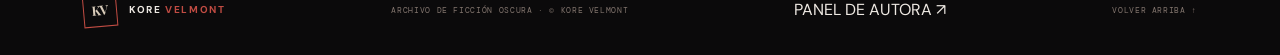
==== commit 7dea98f4: "Add files via upload" ====
--- a/index.html
+++ b/index.html
@@ -56,13 +56,14 @@
         <span class="record-count" id="record-count">01 REGISTRO</span>
       </div>
       <div class="book-grid" id="book-grid">
+        <p id="published-loading" class="small-disclaimer">Consultando los expedientes publicados…</p>
         <article class="book-card" data-search="anatomía de una casa horror casa relatos kore velmont">
           <img src="anatomia-de-una-casa.jpg" alt="Portada de Anatomía de una Casa, de Kore Velmont" style="display:block;width:100%;height:auto;object-fit:cover;border:1px solid rgba(199,72,62,.55);">
           <div class="book-info"><p class="card-kicker">EXP. 001 · ANTOLOGÍA DE TERROR</p><h3>Anatomía de una Casa</h3><p>Once historias independientes y once formas distintas de profanar la idea de un hogar. No todas estas casas tienen fantasmas. Muchas ni siquiera los necesitan.</p><p>Autora: Kore Velmont</p><a class="button button-primary" href="https://www.amazon.com/s?k=Anatom%C3%ADa+de+una+Casa+Kore+Velmont" target="_blank" rel="noopener noreferrer">Buscar en Amazon <span>↗</span></a><a class="card-link" href="#relatos">Leer una muestra <span>↓</span></a></div>
         </article>
       </div>
       <p class="empty-state" id="empty-state" hidden>No se encontró ningún expediente con ese título.</p>
-      <p class="small-disclaimer">Expediente disponible: Anatomía de una Casa. El enlace de Amazon abre una búsqueda; sustituiremos por el enlace directo de compra cuando lo tengas.</p>
+      <p class="small-disclaimer">Los relatos nuevos aparecerán aquí cuando su estado sea «Publicado» desde el panel de autora.</p>
     </section>
 
     <section class="manifesto" id="sobre">
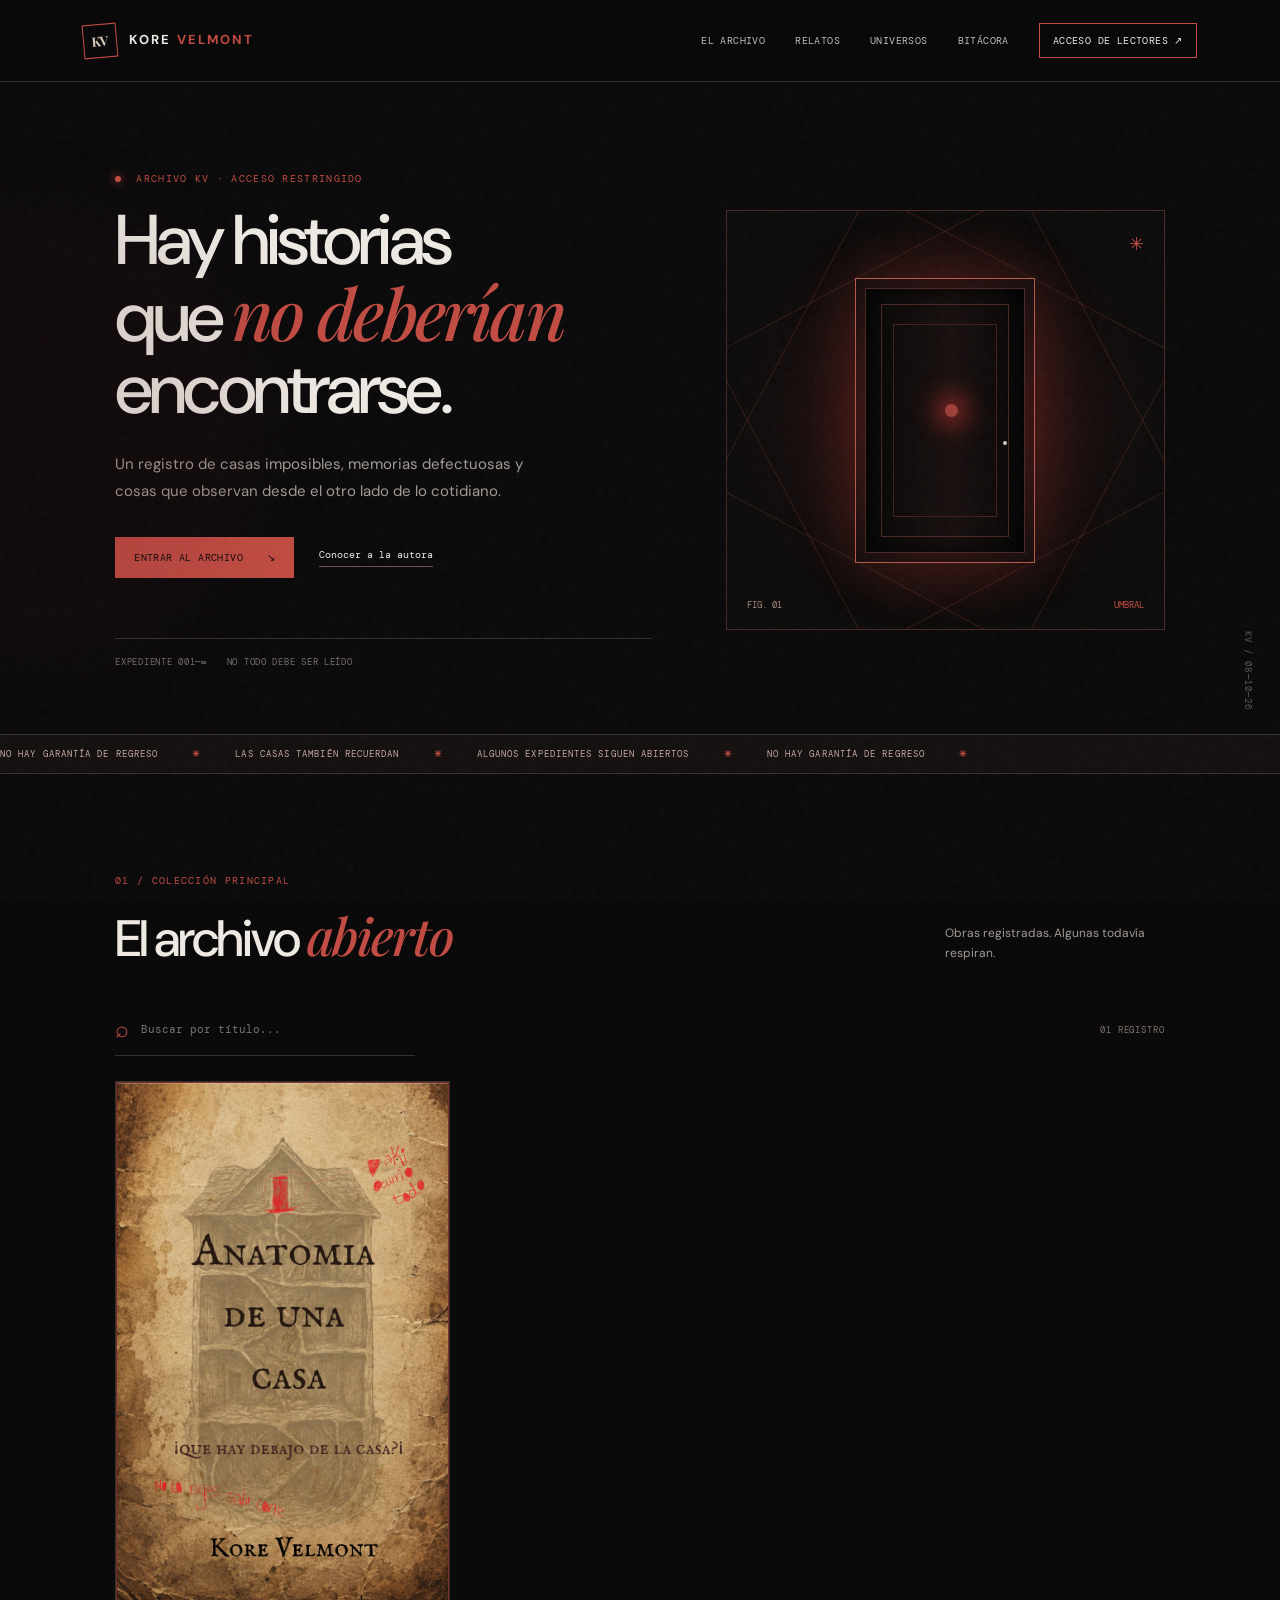
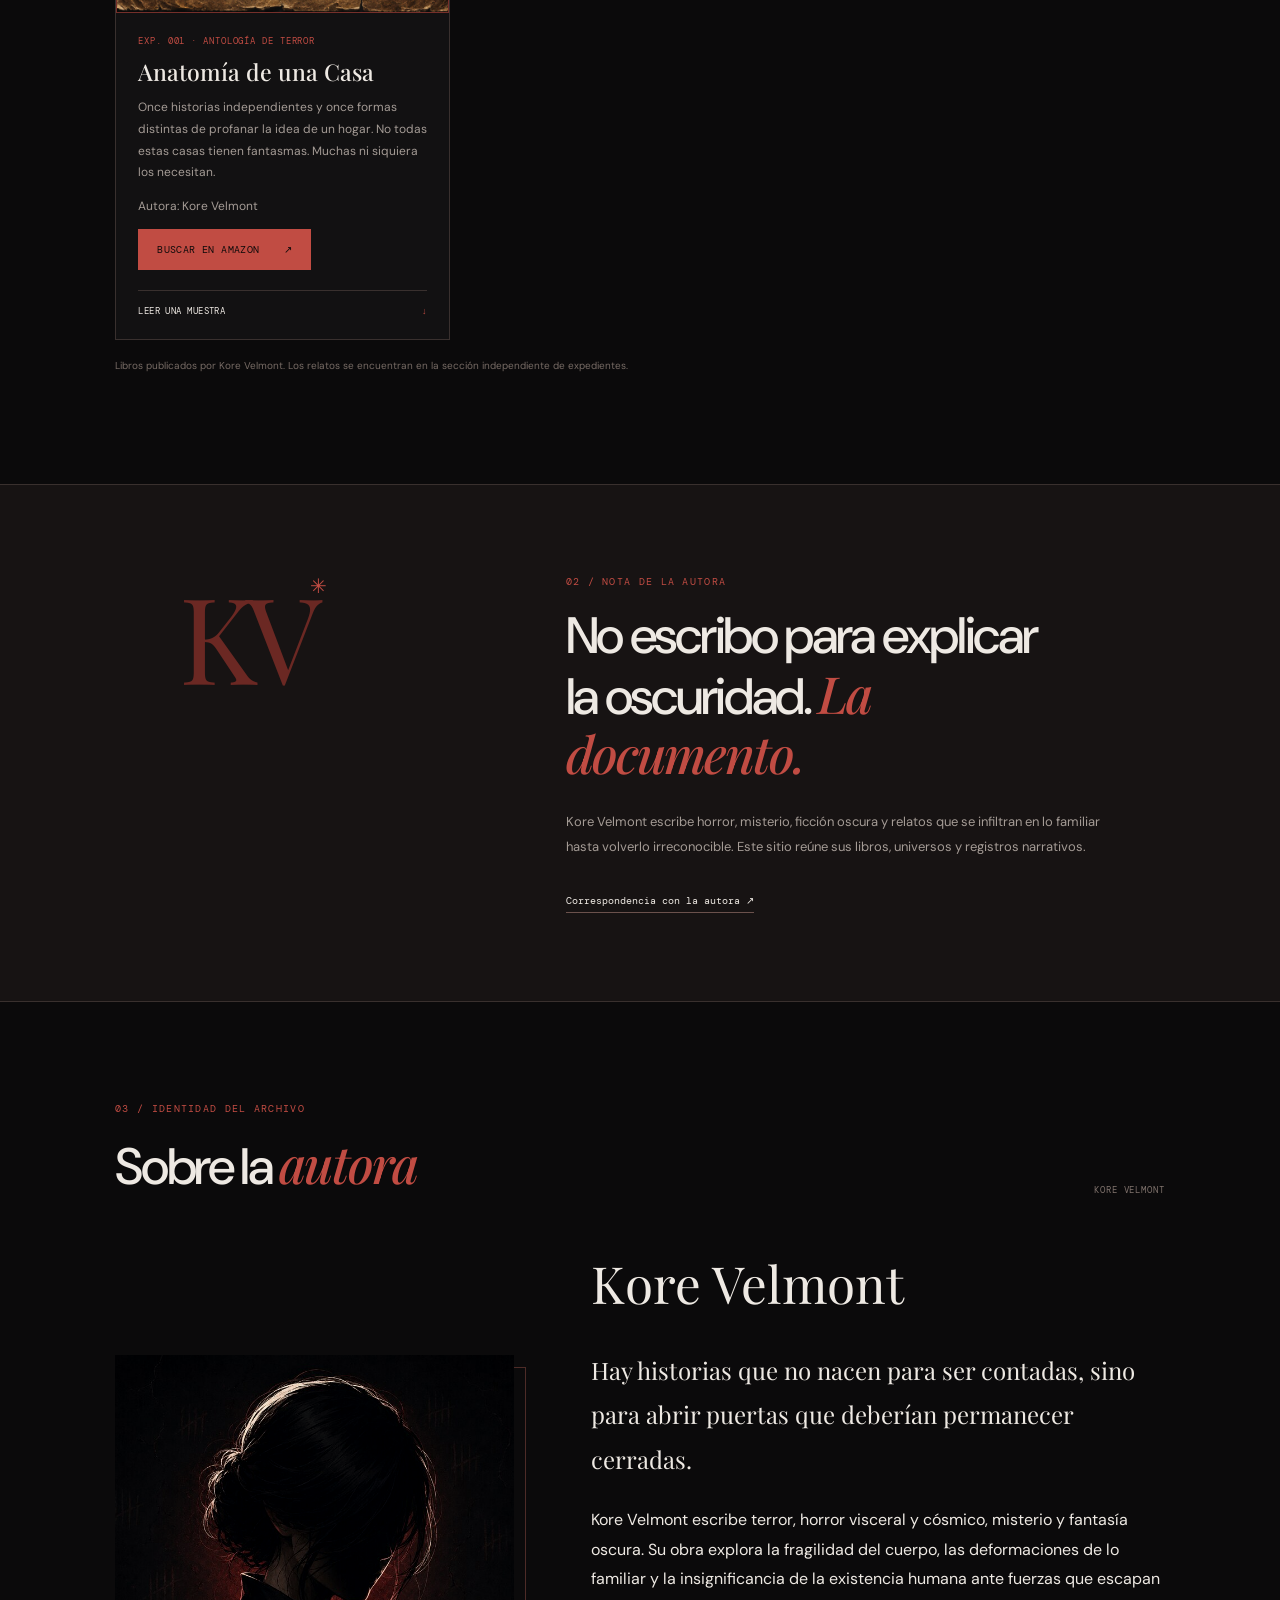
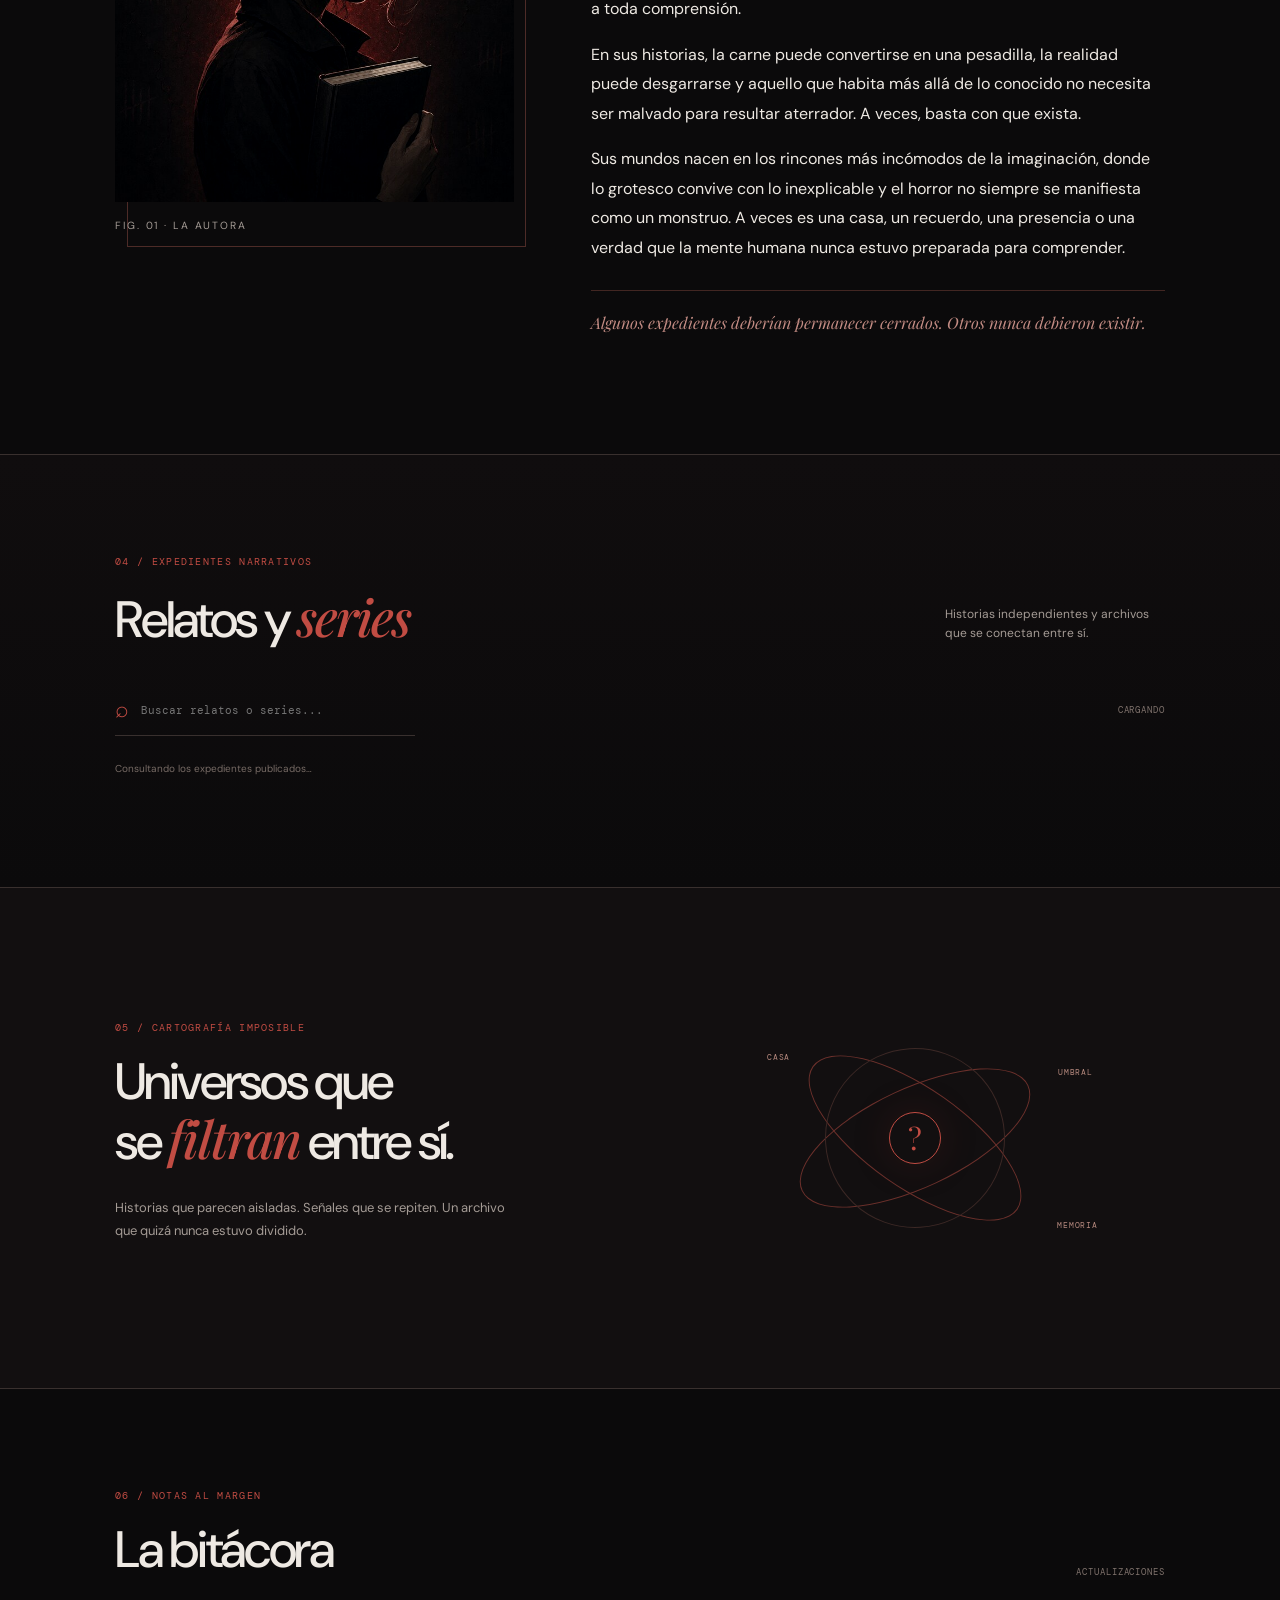
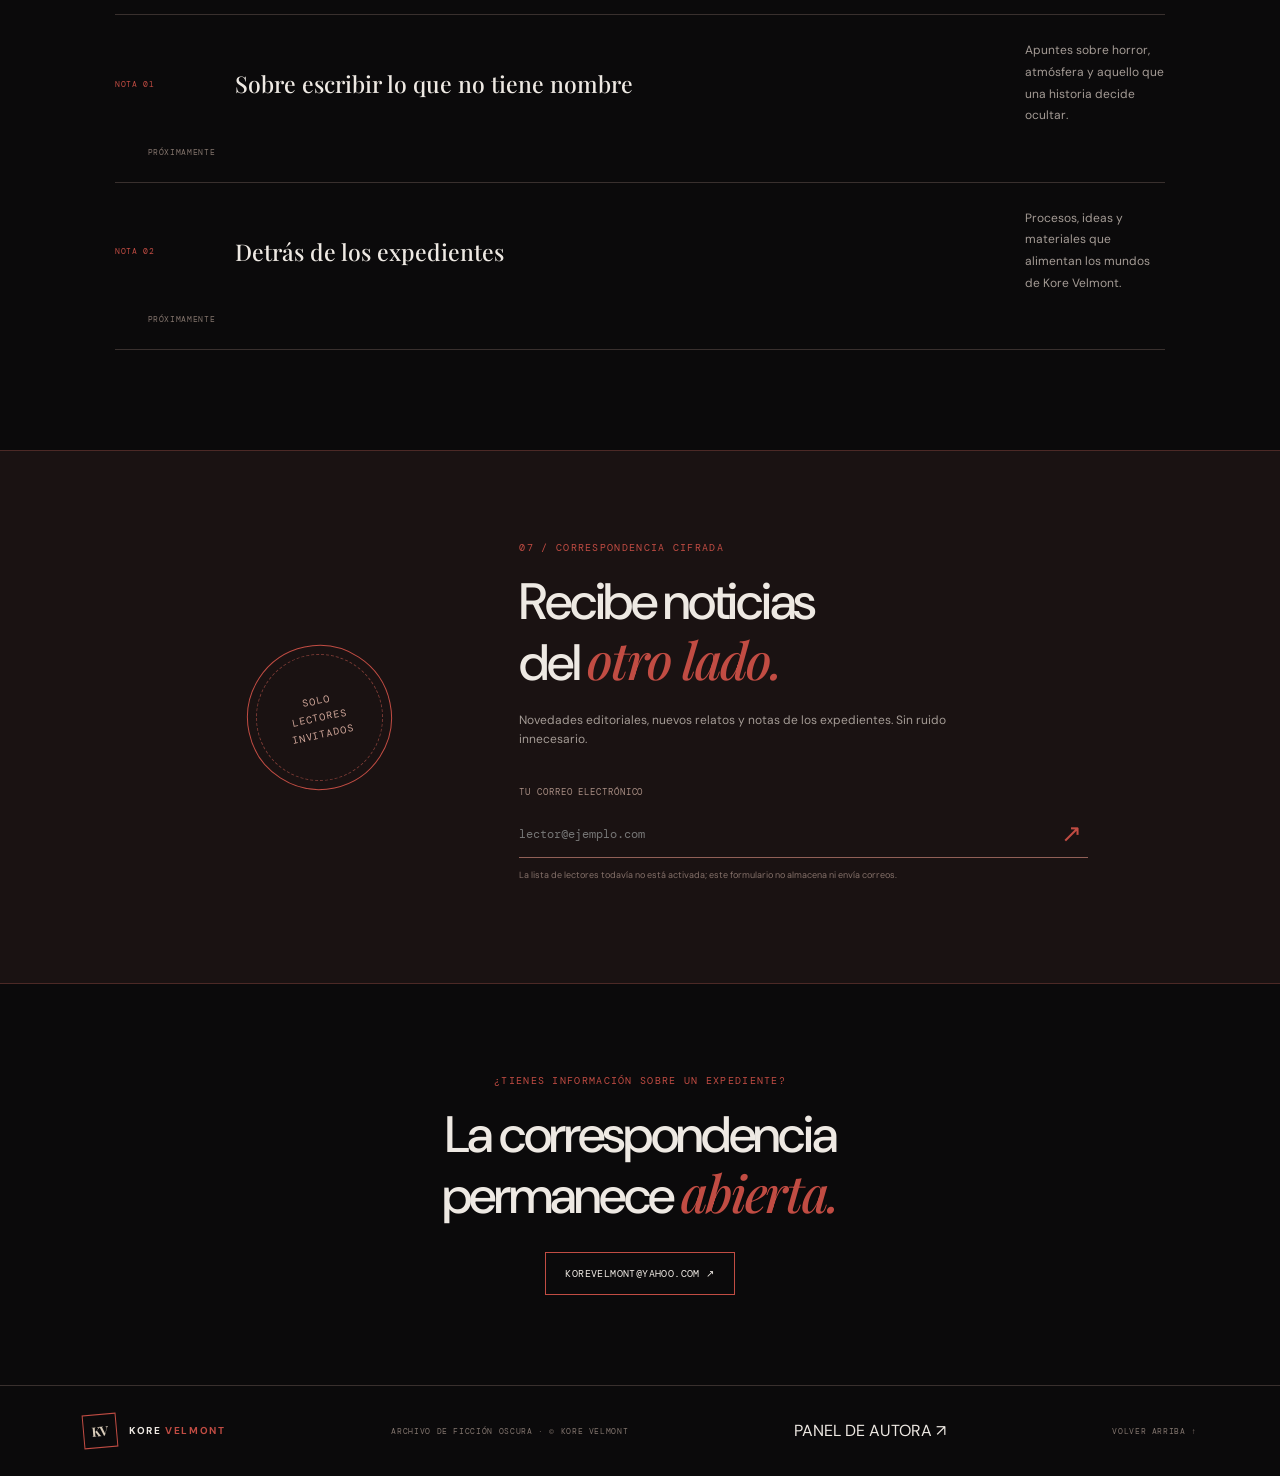
==== commit 44233aac: "Add files via upload" ====
--- a/index.html
+++ b/index.html
@@ -31,7 +31,7 @@
         <h1>Hay historias<br>que <em>no deberían</em><br>encontrarse.</h1>
         <p class="hero-intro">Un registro de casas imposibles, memorias defectuosas y cosas que observan desde el otro lado de lo cotidiano.</p>
         <div class="hero-actions">
-          <a class="button button-primary" href="#archivo">Entrar al archivo <span>↘</span></a>
+          <a class="button button-primary" href="#relatos">Entrar al archivo <span>↘</span></a>
           <a class="text-link" href="#autora">Conocer a la autora</a>
         </div>
         <div class="hero-meta"><span>EXPEDIENTE 001—∞</span><span>NO TODO DEBE SER LEÍDO</span></div>
@@ -56,14 +56,13 @@
         <span class="record-count" id="record-count">01 REGISTRO</span>
       </div>
       <div class="book-grid" id="book-grid">
-        <p id="published-loading" class="small-disclaimer">Consultando los expedientes publicados…</p>
         <article class="book-card" data-search="anatomía de una casa horror casa relatos kore velmont">
           <img src="anatomia-de-una-casa.jpg" alt="Portada de Anatomía de una Casa, de Kore Velmont" style="display:block;width:100%;height:auto;object-fit:cover;border:1px solid rgba(199,72,62,.55);">
           <div class="book-info"><p class="card-kicker">EXP. 001 · ANTOLOGÍA DE TERROR</p><h3>Anatomía de una Casa</h3><p>Once historias independientes y once formas distintas de profanar la idea de un hogar. No todas estas casas tienen fantasmas. Muchas ni siquiera los necesitan.</p><p>Autora: Kore Velmont</p><a class="button button-primary" href="https://www.amazon.com/s?k=Anatom%C3%ADa+de+una+Casa+Kore+Velmont" target="_blank" rel="noopener noreferrer">Buscar en Amazon <span>↗</span></a><a class="card-link" href="#relatos">Leer una muestra <span>↓</span></a></div>
         </article>
       </div>
       <p class="empty-state" id="empty-state" hidden>No se encontró ningún expediente con ese título.</p>
-      <p class="small-disclaimer">Los relatos nuevos aparecerán aquí cuando su estado sea «Publicado» desde el panel de autora.</p>
+      <p class="small-disclaimer">Libros publicados por Kore Velmont. Los relatos se encuentran en la sección independiente de expedientes.</p>
     </section>
 
     <section class="manifesto" id="sobre">
@@ -79,10 +78,30 @@
       </div>
     </section>
 
-    <section class="section split-section" id="relatos">
-      <div class="section-heading"><div><p class="eyebrow">04 / FRAGMENTO RECUPERADO</p><h2>Muestra de <em>lectura</em></h2></div><p class="section-note">Anatomía de una Casa · Capítulo 1: El Desagüe</p></div>
-      <div class="feature-record"><div class="record-symbol">◉</div><div><p class="card-kicker">EXPEDIENTE 001 · EXTRACTO OFICIAL</p><h3>El Desagüe</h3><p>«Lo terrible de estar a solas en una habitación no es el silencio, sino notar que el aire ocupa un espacio que no es el tuyo.»</p><p>Compramos la casa por el precio de una demolición. El agente inmobiliario no quiso entrar a firmar las actas; nos hizo poner la firma sobre el capó de su auto, con el motor encendido, y se fue antes de que probáramos la llave en la cerradura.</p><p>La primera noche nos tocó dormir en el suelo de la planta baja. El piso de baldosas rojas estaba helado, pero el baño emitía un calor sofocante, denso, como el vapor que sale de la boca de un animal cansado.</p><span class="coming-soon">FIN DEL FRAGMENTO · CONTINÚA EN LA OBRA</span></div><span class="record-number">R—001</span></div>
+    <section class="section stories-section" id="relatos">
+      <div class="section-heading">
+        <div><p class="eyebrow">04 / EXPEDIENTES NARRATIVOS</p><h2>Relatos y <em>series</em></h2></div>
+        <p class="section-note">Historias independientes y archivos que se conectan entre sí.</p>
+      </div>
+      <div class="filter-row">
+        <label class="search-box"><span>⌕</span><input id="story-search" type="search" placeholder="Buscar relatos o series..." aria-label="Buscar relatos"></label>
+        <span class="record-count" id="story-count">CARGANDO</span>
+      </div>
+      <div id="stories-container"><p id="stories-loading" class="small-disclaimer">Consultando los expedientes publicados…</p></div>
+      <p id="stories-error" class="empty-state" hidden></p>
+      <p id="stories-empty" class="empty-state" hidden>Aún no hay relatos publicados. Los nuevos expedientes aparecerán aquí cuando los publiques desde el panel de autora.</p>
     </section>
+
+    <div class="reader-overlay" id="reader-overlay" hidden role="dialog" aria-modal="true" aria-labelledby="reader-title">
+      <button class="reader-close" id="reader-close" type="button" aria-label="Cerrar lectura">× Cerrar</button>
+      <article class="reader-paper">
+        <p class="eyebrow" id="reader-series">EXPEDIENTE KV</p>
+        <h2 id="reader-title">Título del relato</h2>
+        <p class="reader-synopsis" id="reader-synopsis"></p>
+        <div class="reader-content" id="reader-content"></div>
+        <p class="reader-signature">KORE VELMONT · ARCHIVO KV</p>
+      </article>
+    </div>
 
     <section class="universe-section" id="universos">
       <div class="section universe-inner"><div><p class="eyebrow">05 / CARTOGRAFÍA IMPOSIBLE</p><h2>Universos que<br>se <em>filtran</em> entre sí.</h2><p>Historias que parecen aisladas. Señales que se repiten. Un archivo que quizá nunca estuvo dividido.</p></div><div class="orbit-art" aria-hidden="true"><span class="orbit orbit-one"></span><span class="orbit orbit-two"></span><span class="orbit orbit-three"></span><span class="orbit-core">?</span><span class="orbit-label label-a">CASA</span><span class="orbit-label label-b">MEMORIA</span><span class="orbit-label label-c">UMBRAL</span></div></div>
--- a/styles.css
+++ b/styles.css
@@ -28,3 +28,9 @@
 .author-biography p { line-height: 1.85; }
 .author-signature { margin-top: 1.7rem; padding-top: 1.1rem; border-top: 1px solid rgba(170, 89, 79, .35); color: #c28b83; font-family: var(--serif, Georgia, serif); font-style: italic; }
 @media (max-width: 760px) { .author-profile { grid-template-columns: 1fr; gap: 2.5rem; } .author-portrait-wrap { max-width: 360px; } .author-biography { max-width: none; } }
+
+/* Relatos independientes de la sección de libros */
+.stories-section{border-top:1px solid var(--line);background:linear-gradient(180deg,#100d0e 0%,#0b0a0b 100%)}
+.story-series{margin-top:42px}.story-series-heading{display:grid;grid-template-columns:1fr auto;align-items:end;gap:6px 20px;border-bottom:1px solid var(--line);padding-bottom:16px;margin-bottom:20px}.story-series-heading .eyebrow{grid-column:1/-1;margin-bottom:0}.story-series-heading h3{font:clamp(26px,3vw,36px) var(--serif);font-weight:500;margin:0}.story-grid{display:grid;grid-template-columns:repeat(2,minmax(0,1fr));gap:18px}.story-card{display:grid;grid-template-columns:145px minmax(0,1fr);min-height:210px;border:1px solid var(--line);background:#121011;transition:border-color .2s,transform .2s}.story-card:hover{border-color:#754039;transform:translateY(-2px)}.story-card-cover{width:100%;height:100%;min-height:210px;max-height:260px;object-fit:cover;border-right:1px solid var(--line)}.story-card-body{padding:20px;display:flex;flex-direction:column;align-items:flex-start}.story-card-body h4{font:23px/1.2 var(--serif);font-weight:500;margin:0 0 10px}.story-card-synopsis{font-size:12px;color:var(--muted);line-height:1.75;flex:1;margin-bottom:16px}.story-read-button{font-family:var(--mono);border:0;cursor:pointer}.reader-overlay{position:fixed;inset:0;z-index:100;background:rgba(5,4,5,.96);overflow-y:auto;padding:76px 22px 60px}.reader-overlay[hidden]{display:none}.reader-close{position:fixed;right:28px;top:20px;background:#171213;border:1px solid #65403b;color:var(--text);padding:11px 16px;font:10px var(--mono);text-transform:uppercase;cursor:pointer}.reader-paper{max-width:820px;margin:0 auto;background:#f0e8dd;color:#25201e;padding:clamp(28px,7vw,78px);box-shadow:0 20px 90px #0008}.reader-paper .eyebrow{color:#9e3c33;margin-bottom:18px}.reader-paper h2{font:clamp(34px,5vw,56px)/1.12 var(--serif);font-weight:500;margin:0 0 20px;color:#1b1716}.reader-synopsis{font:italic 17px/1.7 var(--serif);color:#655753;border-bottom:1px solid #cbbeb1;padding-bottom:24px;margin-bottom:30px}.reader-content{font:18px/1.95 var(--serif);white-space:normal;overflow-wrap:anywhere}.reader-content p{margin:0 0 1.35em}.reader-signature{border-top:1px solid #cbbeb1;padding-top:18px;margin-top:45px;font:10px var(--mono);letter-spacing:.12em;color:#82655d}.reader-open{overflow:hidden}
+@media(max-width:900px){.story-grid{grid-template-columns:1fr}.story-card{grid-template-columns:125px minmax(0,1fr)}}
+@media(max-width:560px){.story-card{grid-template-columns:1fr}.story-card-cover{height:230px;min-height:0;border-right:0;border-bottom:1px solid var(--line)}.reader-overlay{padding:70px 10px 25px}.reader-paper{padding:28px 22px}.reader-content{font-size:17px}.reader-close{right:12px;top:12px}}
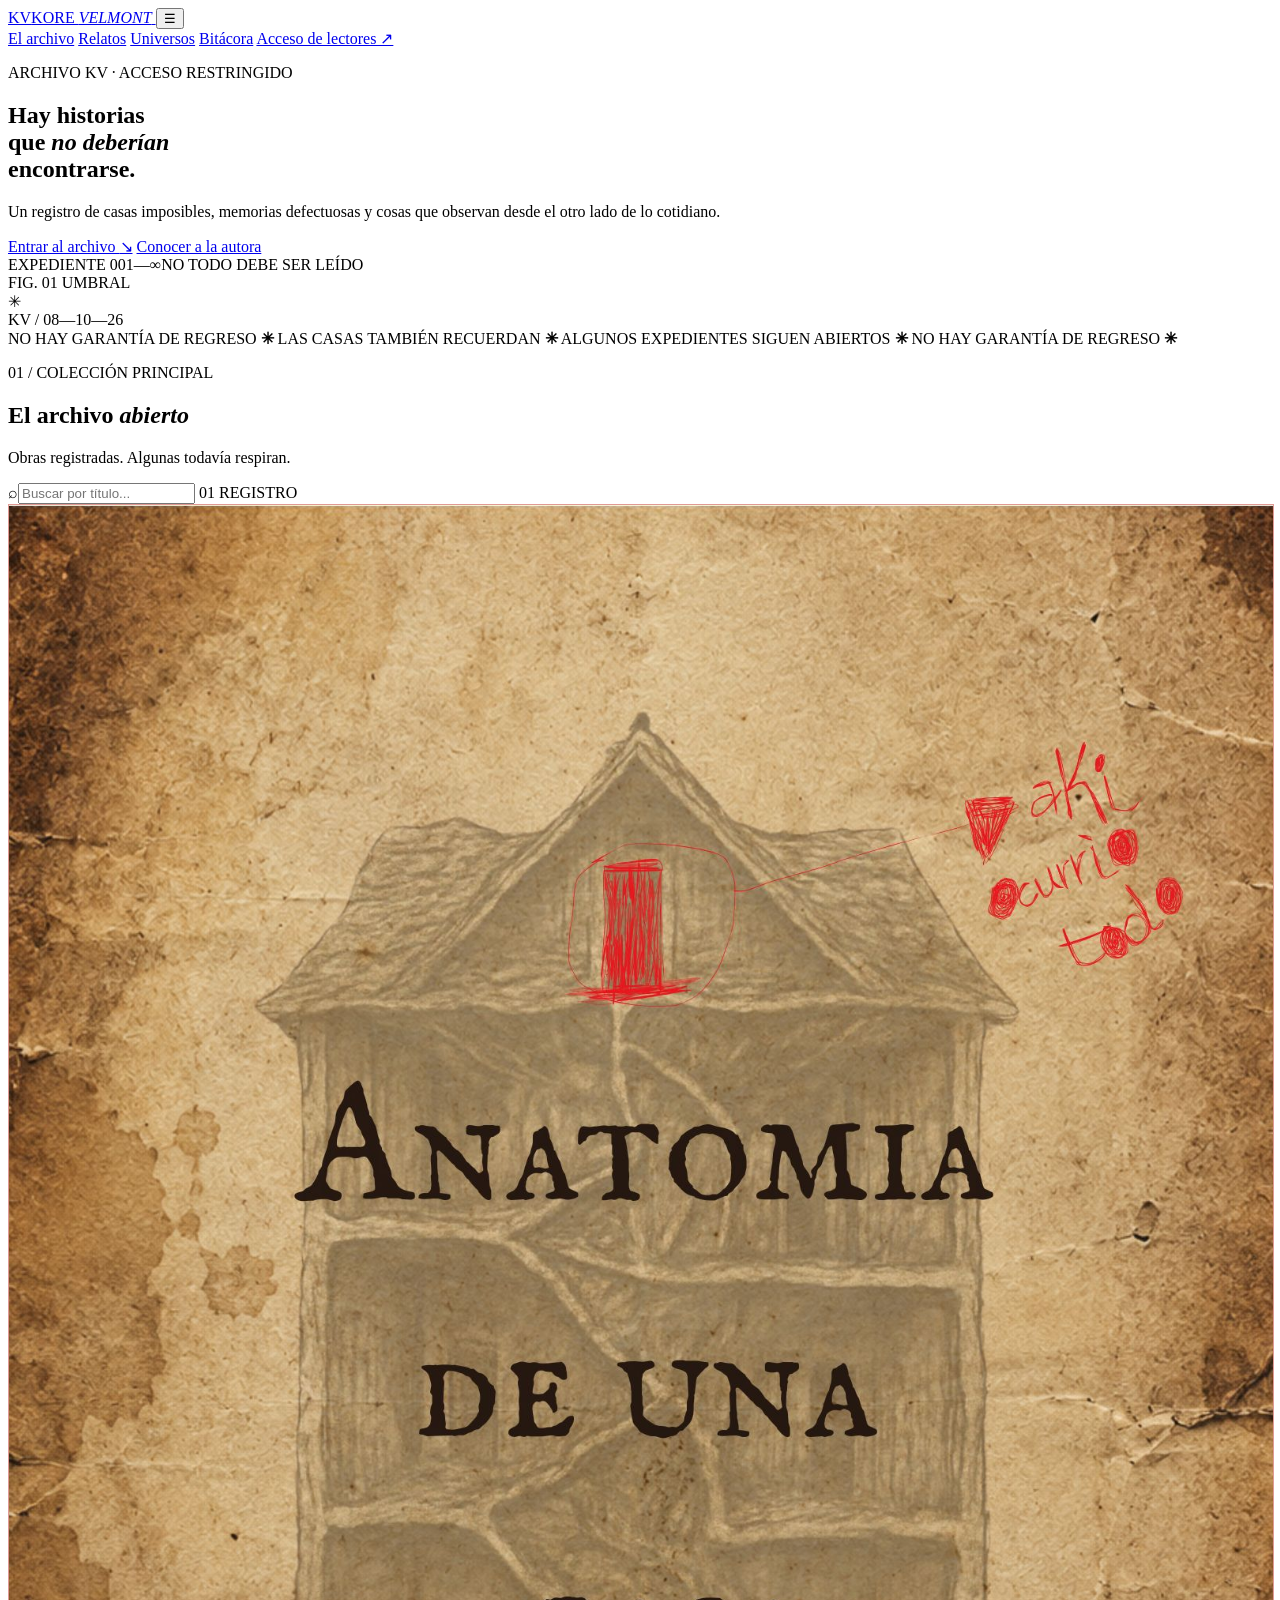
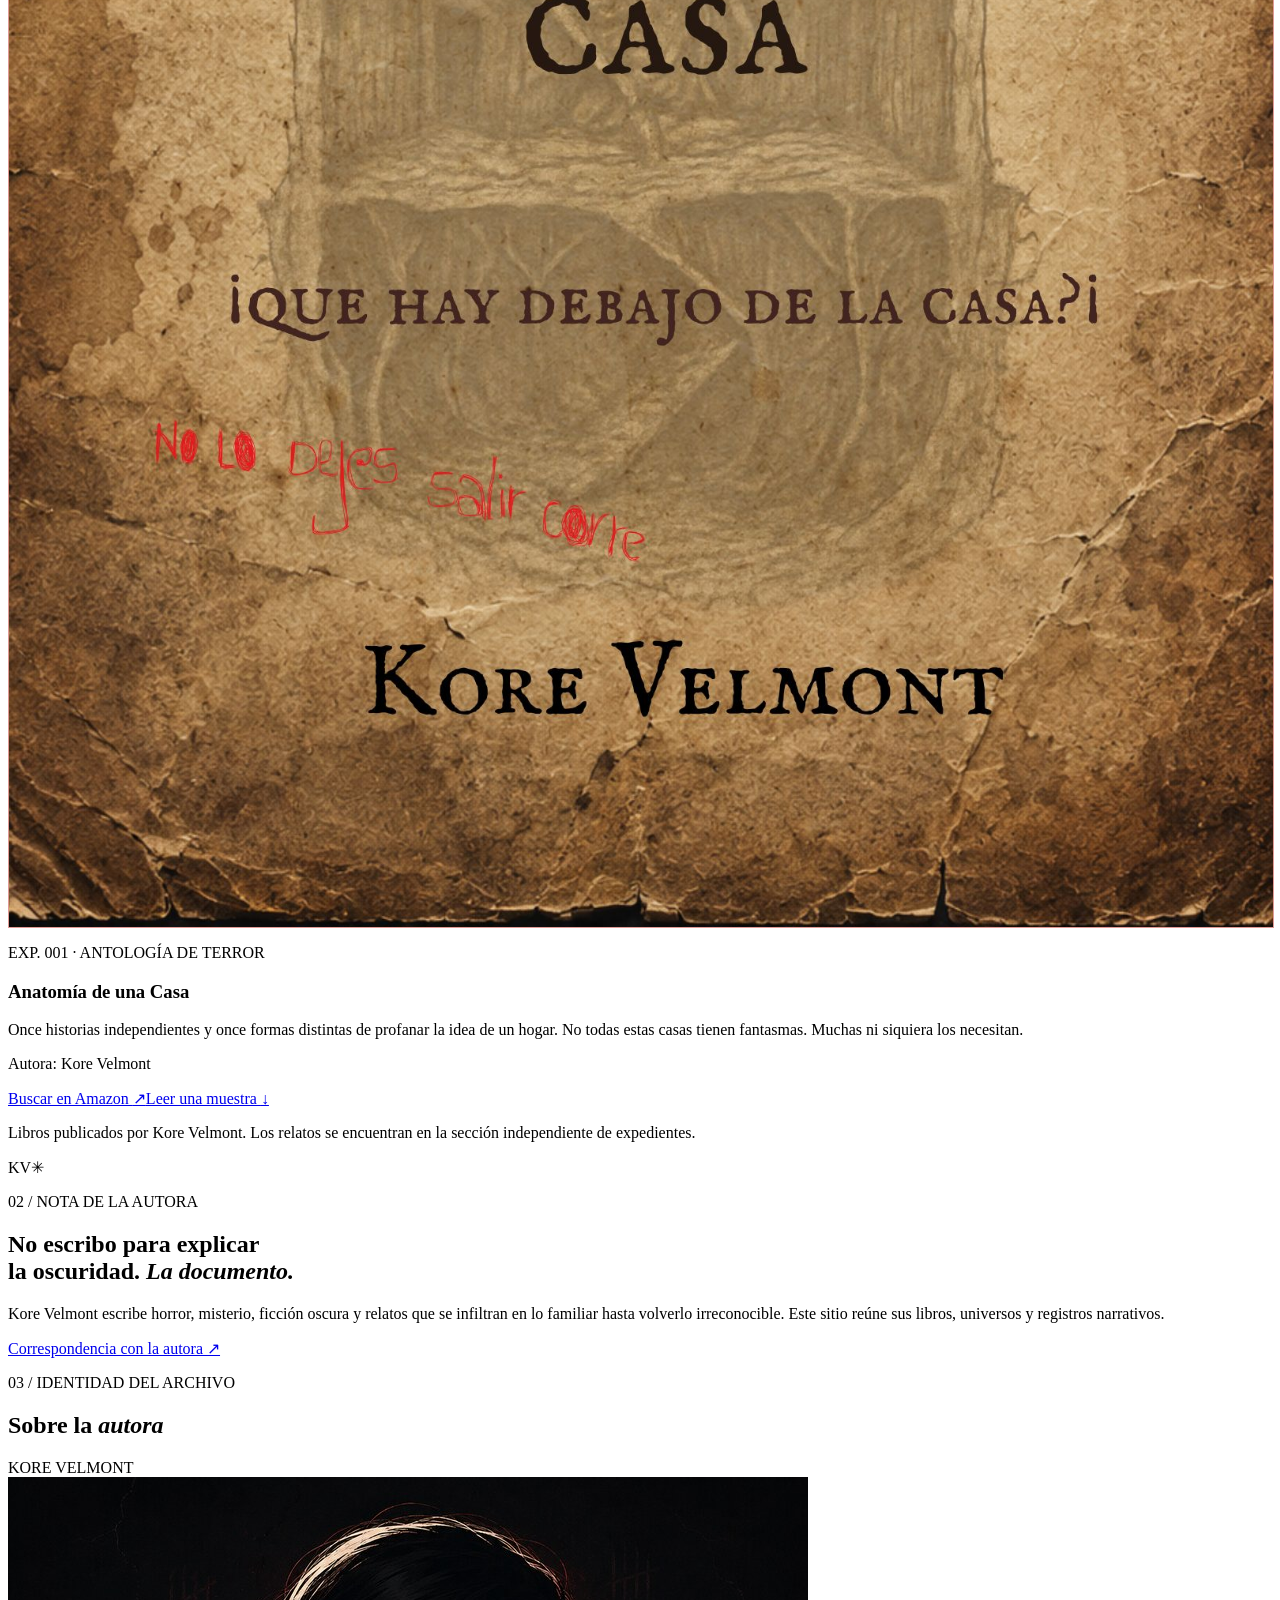
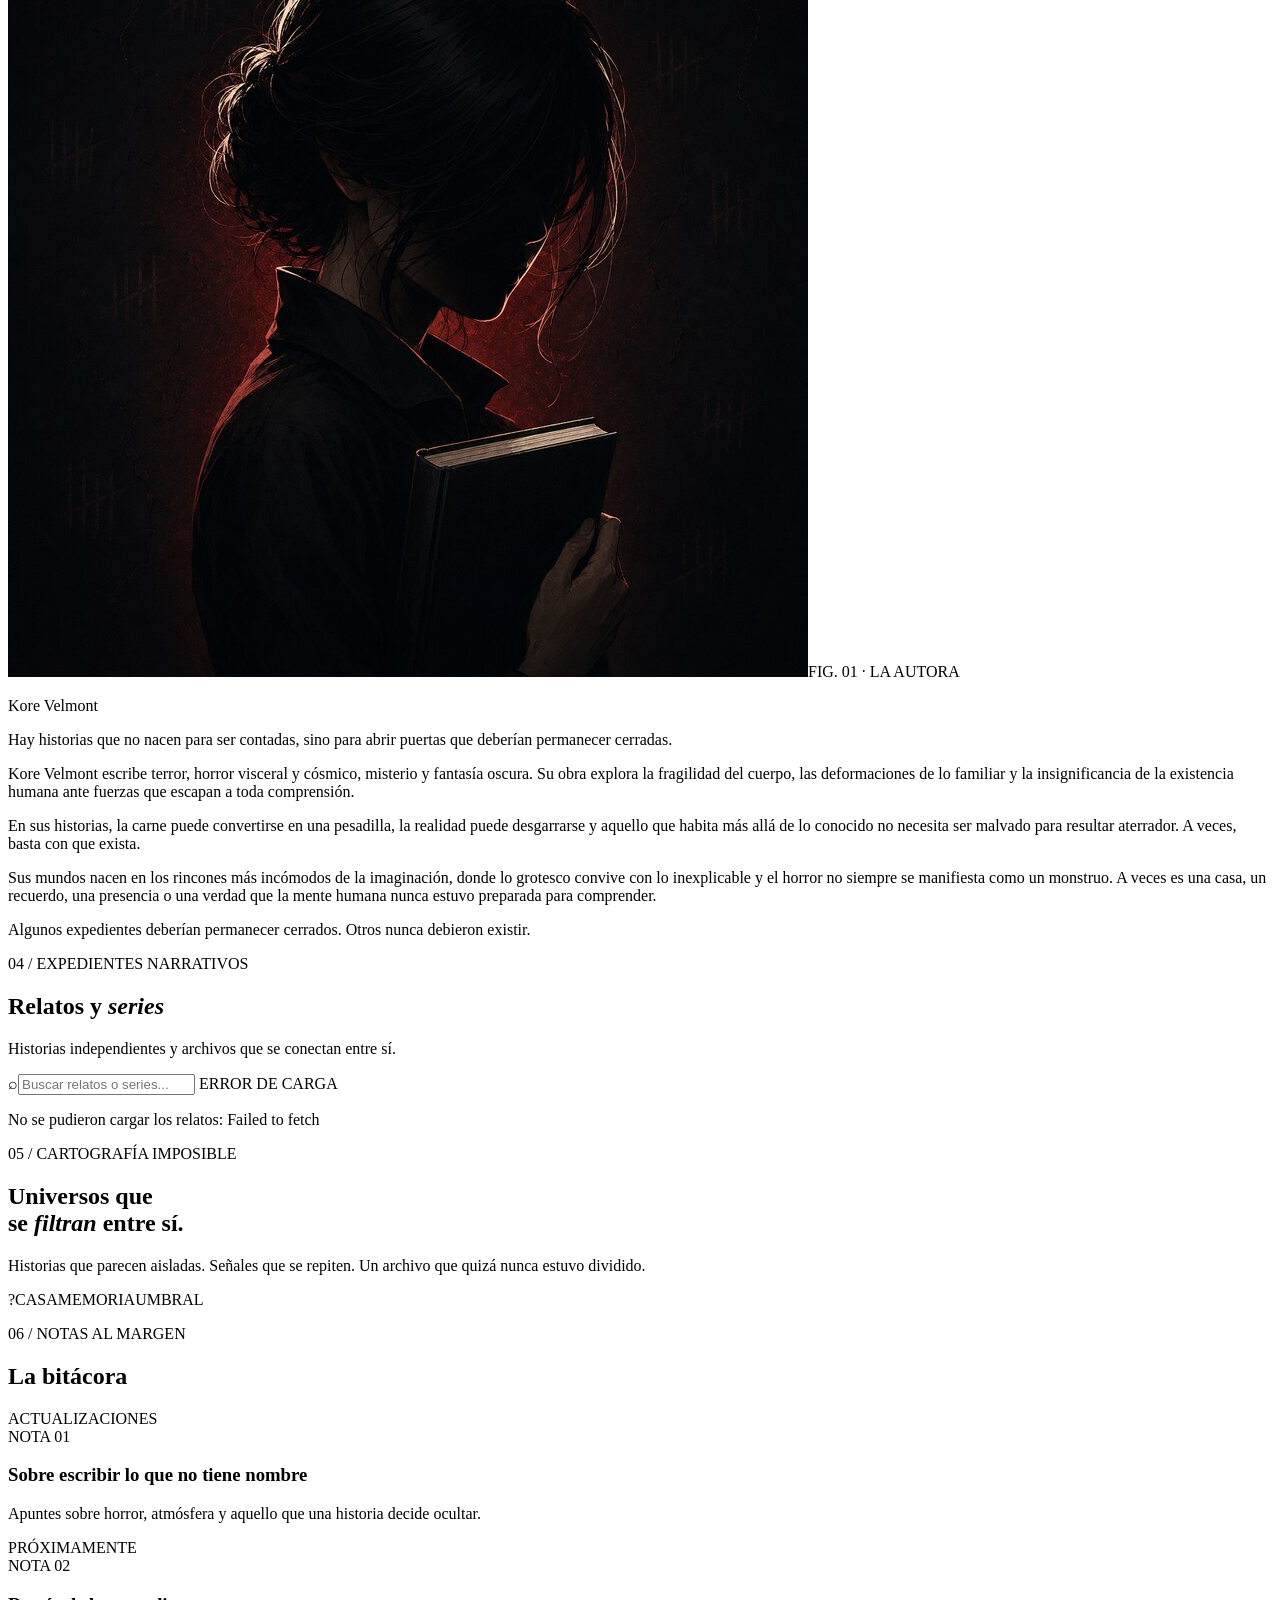
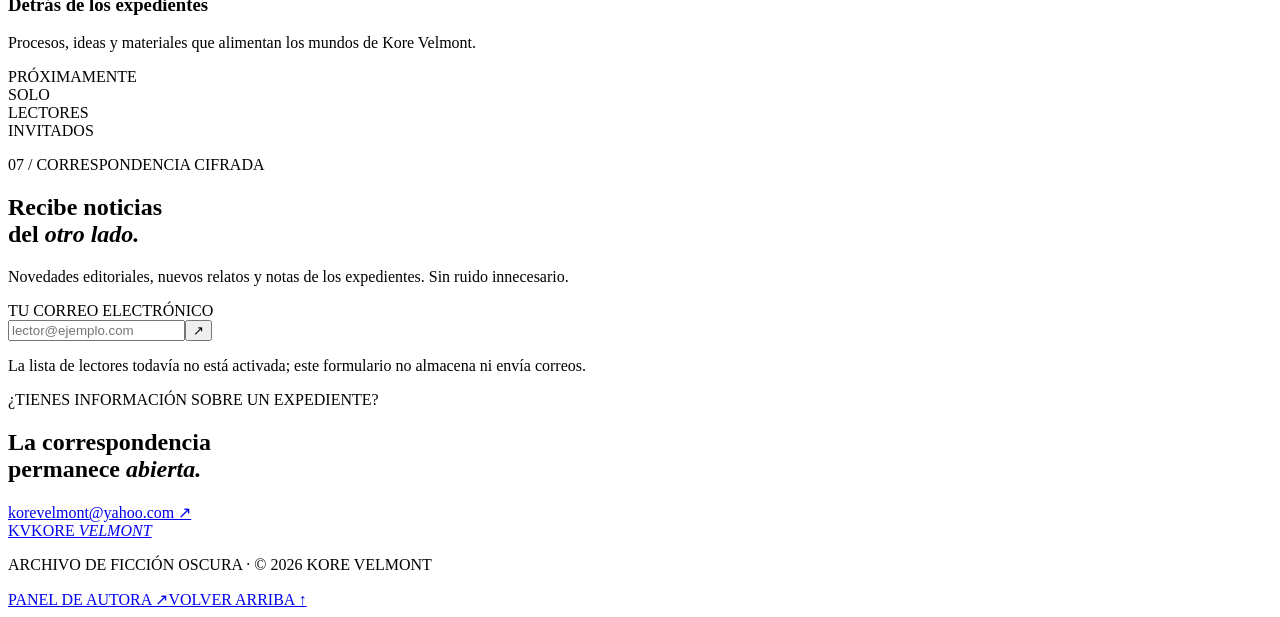
==== commit 900a85ee: "Update index.html" ====
--- a/index.html
+++ b/index.html
@@ -6,7 +6,7 @@
   <meta name="theme-color" content="#0b0a0b">
   <meta name="description" content="Kore Velmont: archivo de historias extrañas, horror, misterio y ficción oscura.">
   <title>Kore Velmont | Archivo prohibido</title>
-  <link rel="stylesheet" href="styles.css">
+  <link rel="stylesheet" href="estilos.css">
 </head>
 <body>
   <div class="grain" aria-hidden="true"></div>
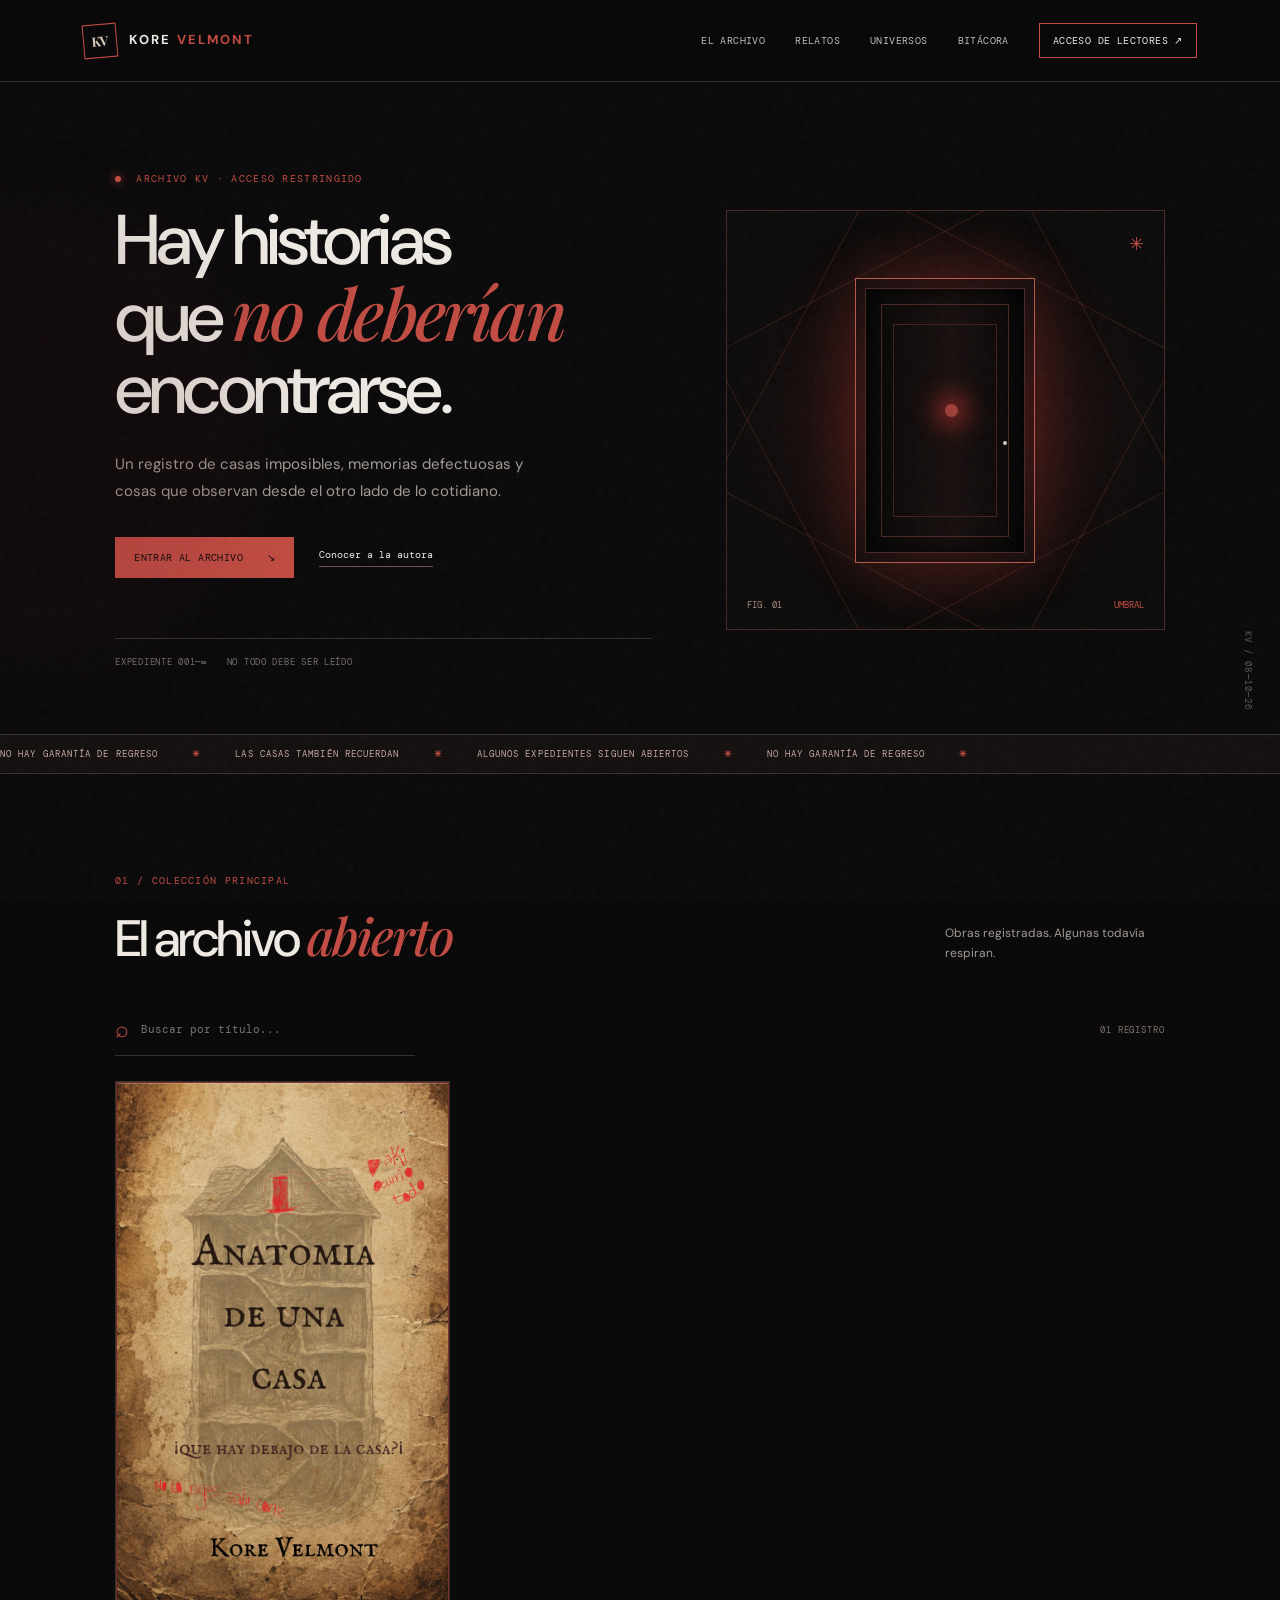
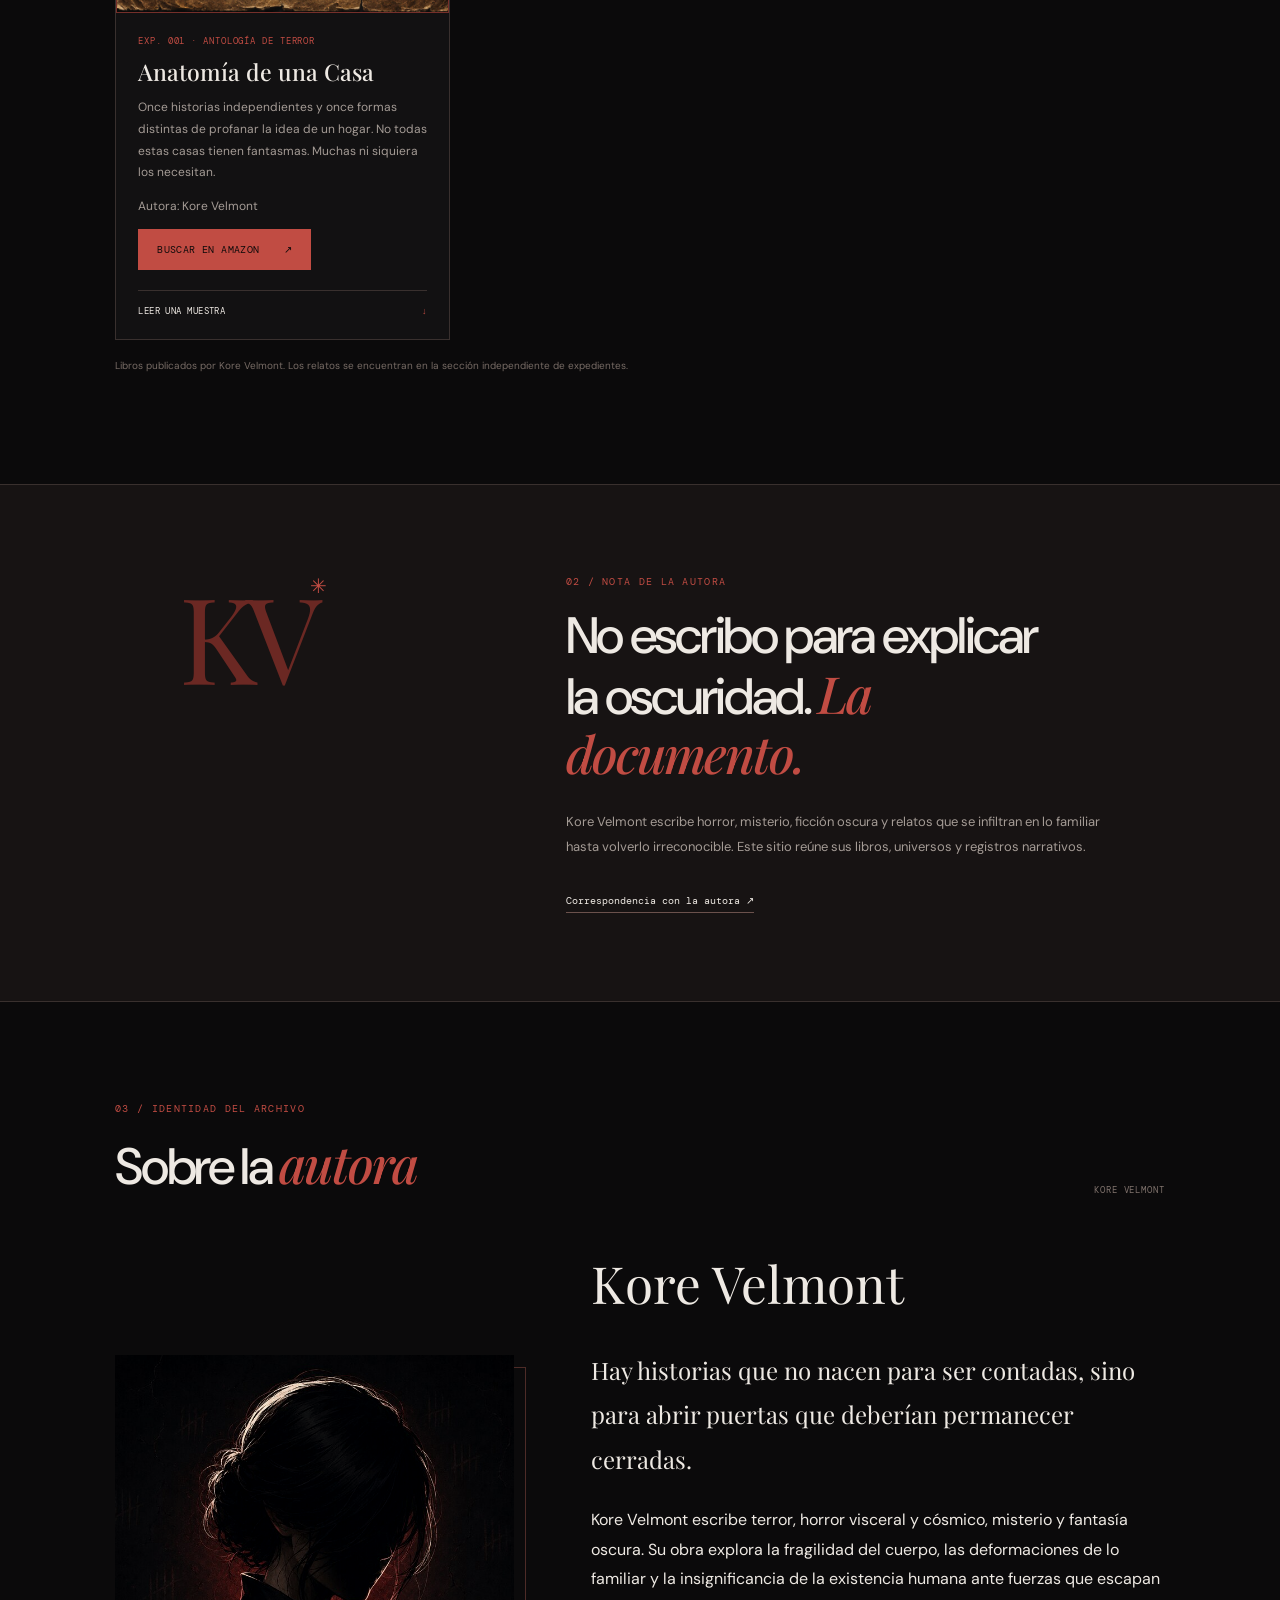
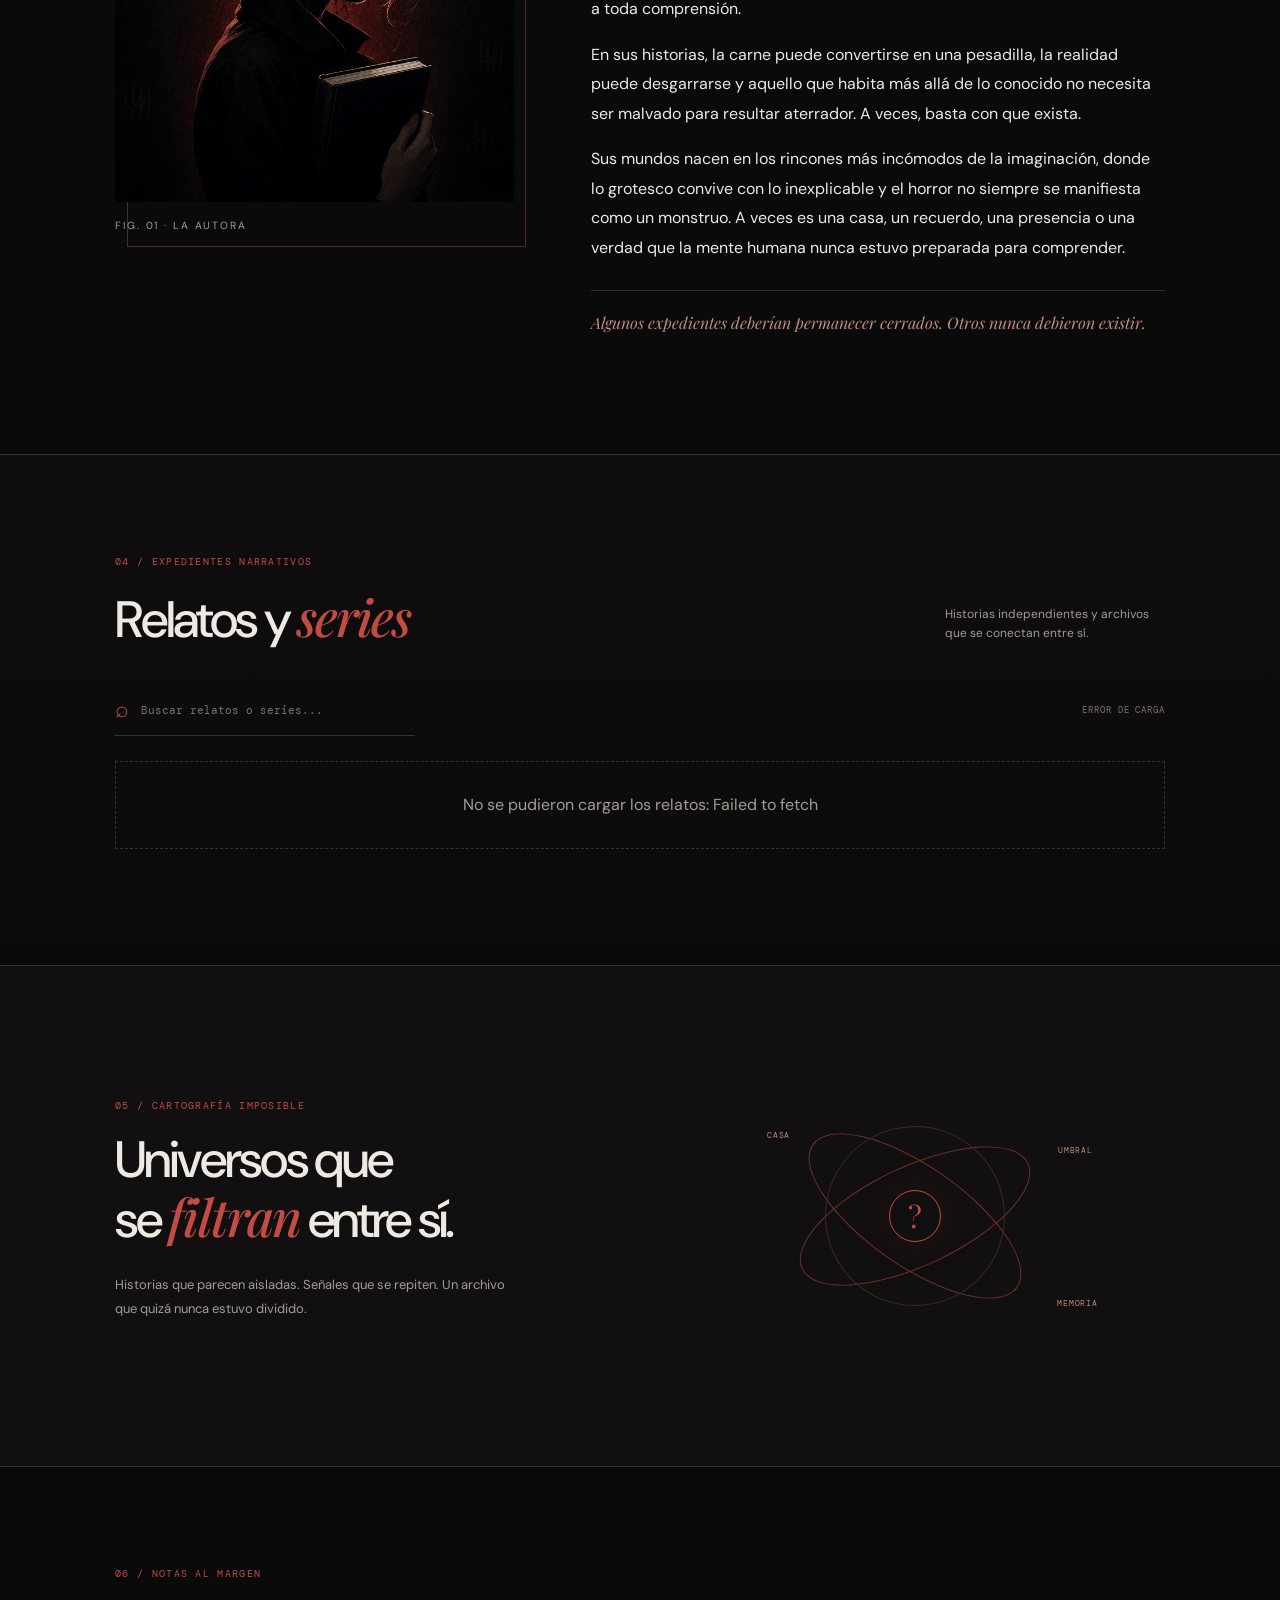
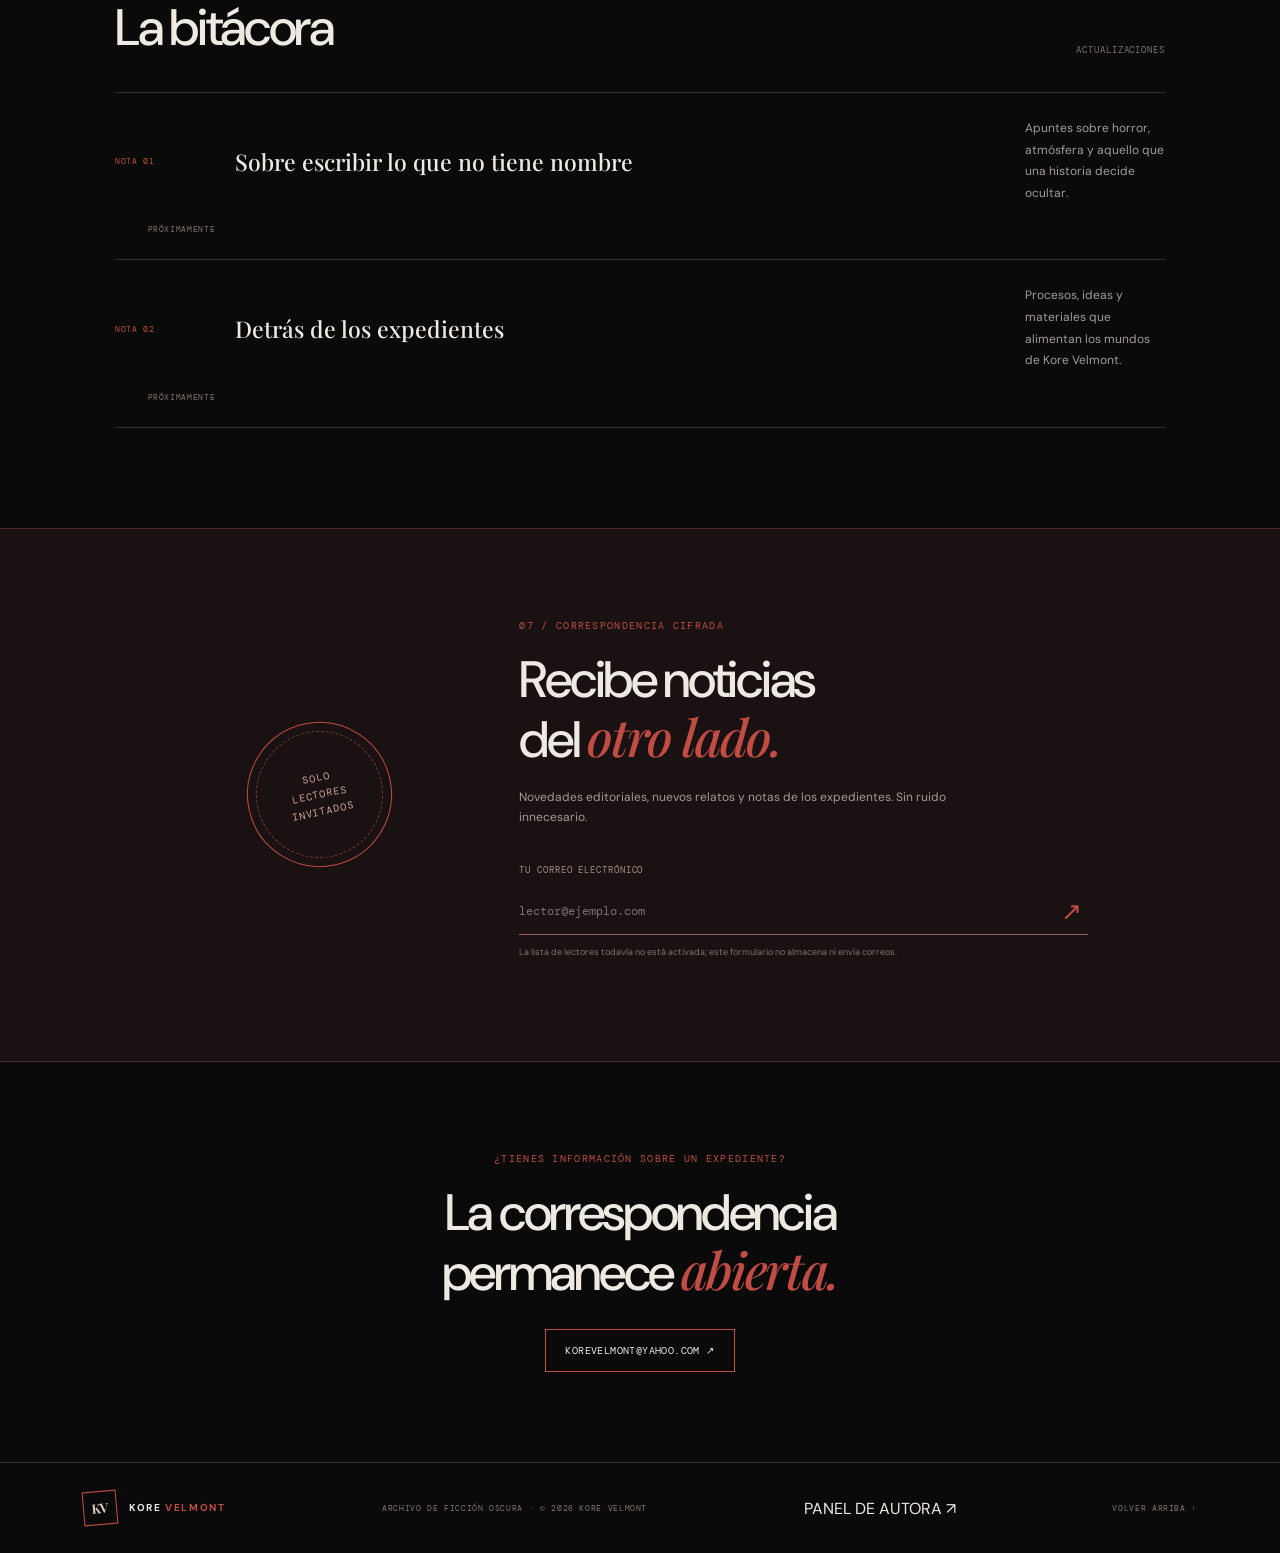
==== commit 756c2ead: "Add files via upload" ====
--- a/index.html
+++ b/index.html
@@ -6,7 +6,7 @@
   <meta name="theme-color" content="#0b0a0b">
   <meta name="description" content="Kore Velmont: archivo de historias extrañas, horror, misterio y ficción oscura.">
   <title>Kore Velmont | Archivo prohibido</title>
-  <link rel="stylesheet" href="estilos.css">
+  <link rel="stylesheet" href="styles.css">
 </head>
 <body>
   <div class="grain" aria-hidden="true"></div>
--- a/styles.css
+++ b/styles.css
@@ -0,0 +1,36 @@
+@import url('https://fonts.googleapis.com/css2?family=DM+Mono:wght@400;500&family=DM+Sans:wght@400;500;600;700&family=Playfair+Display:ital,wght@0,500;0,600;1,500;1,600&display=swap');
+:root{--bg:#0b0a0b;--panel:#121112;--panel2:#191617;--text:#eee9e3;--muted:#a49b95;--line:#39302e;--red:#c14c43;--red2:#7d2926;--cream:#d8cbb9;--mono:'DM Mono',monospace;--sans:'DM Sans',sans-serif;--serif:'Playfair Display',serif}
+*{box-sizing:border-box}html{scroll-behavior:smooth;scroll-padding-top:85px}body{margin:0;background:var(--bg);color:var(--text);font-family:var(--sans);line-height:1.6}a{color:inherit;text-decoration:none}.grain{position:fixed;inset:0;pointer-events:none;z-index:10;opacity:.055;background-image:url("data:image/svg+xml,%3Csvg viewBox='0 0 180 180' xmlns='http://www.w3.org/2000/svg'%3E%3Cfilter id='n'%3E%3CfeTurbulence type='fractalNoise' baseFrequency='.8' numOctaves='3' stitchTiles='stitch'/%3E%3C/filter%3E%3Crect width='100%25' height='100%25' filter='url(%23n)' opacity='.5'/%3E%3C/svg%3E")}
+.site-header{height:82px;padding:0 6.5%;display:flex;align-items:center;justify-content:space-between;border-bottom:1px solid var(--line);position:sticky;top:0;z-index:20;background:rgba(11,10,11,.94);backdrop-filter:blur(12px)}.wordmark{display:flex;align-items:center;gap:12px;font-size:13px;letter-spacing:.16em;font-weight:700}.wordmark i{font-style:normal;color:var(--red)}.sigil{width:34px;height:34px;border:1px solid var(--red);display:grid;place-items:center;color:var(--cream);font-family:var(--serif);font-size:13px;letter-spacing:-.08em;transform:rotate(-5deg)}.main-nav{display:flex;align-items:center;gap:30px;font:10px var(--mono);text-transform:uppercase;letter-spacing:.04em;color:#c5bcb5}.main-nav a:hover,.text-link:hover,.card-link:hover{color:#f08072}.nav-contact{border:1px solid var(--red);padding:10px 13px;color:var(--text)!important}.menu-toggle{display:none;background:none;border:1px solid var(--line);color:var(--text);padding:8px 12px;font-size:18px}
+.hero{min-height:630px;padding:90px 9% 66px;display:grid;grid-template-columns:1.1fr .9fr;align-items:center;gap:7%;position:relative;overflow:hidden}.hero:before{content:"";position:absolute;width:440px;height:440px;border-radius:50%;background:#4d17141c;filter:blur(40px);left:-180px;top:20%}.eyebrow{font:10px var(--mono);letter-spacing:.13em;color:var(--red);margin:0 0 20px}.status-dot{display:inline-block;width:6px;height:6px;background:var(--red);border-radius:50%;margin-right:8px;box-shadow:0 0 10px var(--red)}h1,h2,h3,p{margin-top:0}.hero h1{font-size:clamp(42px,5.5vw,76px);line-height:1.02;letter-spacing:-.055em;font-weight:500;margin:0 0 26px}.hero h1 em,h2 em{font-family:var(--serif);font-weight:500;color:var(--red);letter-spacing:-.04em}.hero-intro{max-width:440px;color:var(--muted);font-size:15px;line-height:1.8}.hero-actions{display:flex;align-items:center;gap:25px;margin-top:32px}.button{display:inline-flex;align-items:center;gap:24px;padding:14px 19px;font:10px var(--mono);letter-spacing:.04em;text-transform:uppercase;transition:.2s}.button-primary{background:var(--red);color:#100b0b}.button-primary:hover{background:#e16c60;transform:translateY(-2px)}.text-link{font:10px var(--mono);border-bottom:1px solid #6b514c;padding-bottom:5px}.hero-meta{display:flex;gap:20px;flex-wrap:wrap;border-top:1px solid var(--line);margin-top:60px;padding-top:17px;font:9px var(--mono);letter-spacing:.08em;color:#766d68}.hero-art{height:420px;position:relative;display:grid;place-items:center;background:radial-gradient(ellipse at center,#411714 0,#1b1010 36%,#0d0b0b 70%);border:1px solid #4c2825;overflow:hidden}.hero-art:before,.hero-art:after{content:"";position:absolute;inset:10%;border:1px solid #773a32;transform:rotate(28deg);opacity:.35}.hero-art:after{transform:rotate(-28deg)}.door-halo{position:absolute;width:210px;height:310px;border-radius:50%;background:#a52e2630;filter:blur(35px)}.door-frame{width:180px;height:285px;border:1px solid #b65b4c;padding:9px;position:relative;z-index:1;box-shadow:0 0 60px #a32e2440}.door{width:100%;height:100%;background:linear-gradient(90deg,#090808,#191010 55%,#080707);border:1px solid #4b2926;position:relative;box-shadow:inset 0 0 25px #000}.door:before{content:"";position:absolute;inset:15px;border:1px solid #492823}.door:after{content:"";position:absolute;inset:35px 27px;border:1px solid #42231f}.door-eye{position:absolute;z-index:2;top:44%;left:50%;width:13px;height:13px;border-radius:50%;background:var(--red);box-shadow:0 0 24px 9px #a83028;opacity:.8}.door-handle{position:absolute;right:17px;top:58%;width:4px;height:4px;border-radius:50%;background:var(--cream)}.art-label{position:absolute;bottom:18px;left:20px;right:20px;display:flex;justify-content:space-between;font:9px var(--mono);color:#a58b80}.art-label span{color:var(--red)}.art-cross{position:absolute;top:19px;right:20px;color:var(--red);font-size:18px}.hero-index{position:absolute;right:2%;bottom:24px;writing-mode:vertical-rl;font:9px var(--mono);letter-spacing:.12em;color:#625854}
+.ticker{overflow:hidden;border-top:1px solid var(--line);border-bottom:1px solid var(--line);background:#151010;white-space:nowrap;padding:13px 0;color:#c5aaa1;font:9px var(--mono);letter-spacing:.12em}.ticker div{min-width:max-content;animation:marquee 32s linear infinite}.ticker b{color:var(--red);padding:0 28px}@keyframes marquee{to{transform:translateX(-40%)}}
+.section{padding:100px 9%}.section-heading{display:flex;align-items:end;justify-content:space-between;gap:30px;margin-bottom:36px}.section-heading h2,.manifesto h2,.universe-inner h2,.subscribe-copy h2,.contact-strip h2{font-size:clamp(34px,4vw,52px);line-height:1.1;letter-spacing:-.045em;font-weight:500;margin:0}.section-note{color:var(--muted);font-size:12px;max-width:220px;margin-bottom:5px}.filter-row{display:flex;align-items:center;justify-content:space-between;margin-bottom:25px}.search-box{display:flex;align-items:center;gap:10px;border-bottom:1px solid var(--line);width:min(300px,70%);color:var(--red);padding:7px 0}.search-box span{font-size:23px}.search-box input{width:100%;background:none;border:0;outline:0;color:var(--text);font:11px var(--mono)}.record-count{font:9px var(--mono);letter-spacing:.1em;color:#80736d}.book-grid{display:grid;grid-template-columns:repeat(3,1fr);gap:22px}.book-card{border:1px solid var(--line);background:var(--panel);transition:transform .25s,border-color .25s}.book-card:hover{transform:translateY(-5px);border-color:#754039}.book-cover{aspect-ratio:3/4;position:relative;overflow:hidden;display:flex;flex-direction:column;align-items:center;justify-content:center;padding:22px;text-align:center;background:#090909;border-bottom:1px solid var(--line)}.cover-top,.cover-bottom{font:8px var(--mono);letter-spacing:.13em;position:absolute;left:18px;right:18px;color:#b9a89b}.cover-top{top:18px}.cover-top small{display:block;font-size:6px;margin-top:5px;color:#7d6c62}.cover-bottom{bottom:17px;color:#a34b40}.cover-title{position:relative;z-index:2;font:clamp(20px,2.4vw,32px)/1.05 var(--serif);letter-spacing:.03em;color:#e6d8c9}.cover-house{background:radial-gradient(ellipse at 50% 52%,#62231d 0,#1a0d0d 34%,#070707 75%)}.house-shape{position:absolute;top:26%;width:46%;height:36%;background:#080707;clip-path:polygon(50% 0,100% 35%,88% 35%,88% 100%,12% 100%,12% 35%,0 35%);filter:drop-shadow(0 0 15px #b33d30)}.house-shape span{position:absolute;left:43%;top:48%;width:14%;height:35%;background:#7b2822}.cover-house .cover-title{margin-top:130px}.cover-count{background:radial-gradient(circle at 50% 45%,#39201c,#0a0909 65%)}.count-number{font:clamp(110px,15vw,190px)/1 var(--serif);color:#9e3b33;opacity:.75;letter-spacing:-.1em}.cover-count .cover-title{position:absolute;bottom:26%;text-shadow:0 2px #000}.cover-hell{background:linear-gradient(150deg,#060606 15%,#30100f 50%,#080707 80%)}.red-orbit{width:160px;height:160px;border:1px solid #b44538;border-radius:50%;position:absolute;top:28%;box-shadow:0 0 0 18px #5c1a1820,0 0 0 38px #5c1a1815}.red-orbit:after{content:"";position:absolute;inset:25%;border:1px solid #9b3b32;border-radius:50%}.cover-hell .cover-title{margin-top:140px}.book-info{padding:22px}.card-kicker{font:9px var(--mono);letter-spacing:.1em;color:var(--red);margin-bottom:9px}.book-info h3,.feature-record h3,.journal-list h3{font:23px var(--serif);font-weight:500;margin-bottom:10px}.book-info>p:not(.card-kicker),.feature-record p:not(.card-kicker),.journal-list p{font-size:12px;color:var(--muted);line-height:1.8}.card-link{display:flex;justify-content:space-between;border-top:1px solid var(--line);padding-top:14px;margin-top:20px;font:9px var(--mono);text-transform:uppercase;letter-spacing:.05em}.card-link span{color:var(--red)}.small-disclaimer{font-size:10px;color:#776b65;margin-top:18px}.empty-state{padding:30px;text-align:center;color:var(--muted);border:1px dashed var(--line)}
+.manifesto{display:grid;grid-template-columns:.55fr 1fr;gap:10%;padding:90px 14%;background:#171313;border-top:1px solid var(--line);border-bottom:1px solid var(--line)}.manifesto-mark{font:clamp(60px,10vw,120px)/1 var(--serif);color:#6b2823;letter-spacing:-.1em;position:relative}.manifesto-mark span{font-size:20px;vertical-align:top;color:var(--red)}.manifesto h2{margin-bottom:25px}.manifesto>div>p:not(.eyebrow){font-size:13px;color:var(--muted);max-width:590px;line-height:1.9;margin-bottom:26px}
+.split-section{padding-top:90px;padding-bottom:90px}.feature-record{display:grid;grid-template-columns:70px 1fr auto;gap:25px;align-items:start;padding:30px 0;border-top:1px solid var(--line);border-bottom:1px solid var(--line)}.record-symbol{font-size:34px;color:var(--red)}.feature-record h3{font-size:30px}.coming-soon{font:8px var(--mono);color:#8e6a62;letter-spacing:.07em}.record-number{font:10px var(--mono);color:#766963}.universe-section{background:#120f10;border-top:1px solid var(--line);border-bottom:1px solid var(--line)}.universe-inner{display:grid;grid-template-columns:1fr 1fr;align-items:center;gap:50px}.universe-inner p:not(.eyebrow){max-width:390px;color:var(--muted);font-size:13px;line-height:1.8;margin-top:25px}.orbit-art{height:300px;position:relative;display:grid;place-items:center}.orbit{position:absolute;border:1px solid #6c302b;border-radius:50%;transform:rotate(-25deg)}.orbit-one{width:250px;height:100px}.orbit-two{width:250px;height:100px;transform:rotate(35deg)}.orbit-three{width:180px;height:180px;border-color:#3c2825}.orbit-core{width:52px;height:52px;border:1px solid var(--red);border-radius:50%;display:grid;place-items:center;color:var(--red);font:30px var(--serif);box-shadow:0 0 40px #8d2b242c}.orbit-label{position:absolute;font:8px var(--mono);letter-spacing:.1em;color:#b78a7f;background:#120f10;padding:4px 7px}.label-a{top:20%;left:19%}.label-b{bottom:18%;right:12%}.label-c{top:25%;right:13%}
+.journal-list{border-top:1px solid var(--line)}.journal-list article{display:grid;grid-template-columns:100px 1fr 140px;gap:20px;align-items:center;padding:25px 0;border-bottom:1px solid var(--line)}.journal-date,.journal-status{font:8px var(--mono);letter-spacing:.08em;color:var(--red)}.journal-list h3{margin:0}.journal-list p{margin:0}.journal-status{text-align:right;color:#84756d}
+.subscribe-section{display:grid;grid-template-columns:.45fr 1fr;gap:8%;padding:90px 15%;background:#1a1212;border-top:1px solid #4c2926;border-bottom:1px solid #4c2926}.subscribe-stamp{align-self:center;justify-self:center;width:145px;height:145px;border:1px solid var(--red);border-radius:50%;display:grid;place-content:center;text-align:center;font:10px/1.7 var(--mono);letter-spacing:.1em;color:#d1a79a;transform:rotate(-12deg);position:relative}.subscribe-stamp:before{content:"";position:absolute;inset:8px;border:1px dashed #7b3a34;border-radius:50%}.subscribe-copy h2{margin-bottom:20px}.subscribe-copy>p:not(.eyebrow){color:var(--muted);font-size:12px;max-width:450px}.subscribe-copy form{margin-top:28px}.subscribe-copy label{font:9px var(--mono);letter-spacing:.1em;color:#a98e84}.subscribe-input{display:flex;border-bottom:1px solid #916057;margin-top:8px}.subscribe-input input{flex:1;min-width:0;background:none;border:0;outline:0;padding:15px 0;color:var(--text);font:12px var(--mono)}.subscribe-input button{background:none;border:0;color:var(--red);font-size:25px;cursor:pointer}.form-note{font-size:9px;color:#85716a;margin:10px 0}.form-message{font-size:11px;color:#e6a096}
+.contact-strip{text-align:center;padding:90px 20px}.contact-strip .eyebrow{margin-bottom:20px}.contact-strip h2{margin-bottom:28px}.button-outline{border:1px solid var(--red);color:var(--text)}.button-outline:hover{background:var(--red);color:#100b0b}.contact-strip .small-disclaimer{margin-top:15px}.site-footer{border-top:1px solid var(--line);padding:28px 6.5%;display:flex;align-items:center;justify-content:space-between;gap:20px}.site-footer p,.site-footer>a:last-child{font:8px var(--mono);letter-spacing:.08em;color:#82756e;margin:0}.site-footer .wordmark{font-size:10px}
+@media(min-width:1400px){.hero,.section{padding-left:12%;padding-right:12%}.hero{padding-top:110px;padding-bottom:85px}}
+@media(max-width:900px){.site-header{padding:0 5%;height:72px}.menu-toggle{display:block}.main-nav{display:none;position:absolute;top:71px;left:0;right:0;padding:22px 5%;background:#100e0f;border-bottom:1px solid var(--line);flex-direction:column;align-items:flex-start;gap:20px}.main-nav.open{display:flex}.hero{padding:70px 7% 55px;grid-template-columns:1fr;gap:40px}.hero-art{height:350px;max-width:560px;width:100%;justify-self:center}.hero-index{display:none}.hero-meta{margin-top:40px}.section{padding:75px 7%}.book-grid{gap:13px}.book-info{padding:15px}.book-info h3{font-size:20px}.manifesto{padding:70px 8%;gap:5%}.subscribe-section{padding:70px 8%}.journal-list article{grid-template-columns:75px 1fr}.journal-list p{grid-column:2}.journal-status{grid-column:2;text-align:left}.record-number{display:none}}
+@media(max-width:600px){.wordmark{font-size:11px}.hero{padding-top:58px}.hero h1{font-size:48px}.hero-actions{align-items:flex-start;flex-direction:column;gap:18px}.hero-art{height:300px}.section{padding:60px 6%}.section-heading{align-items:flex-start;flex-direction:column;gap:12px}.section-heading h2,.manifesto h2,.universe-inner h2,.subscribe-copy h2,.contact-strip h2{font-size:36px}.book-grid{grid-template-columns:1fr;gap:20px}.book-cover{aspect-ratio:4/3}.cover-title{font-size:30px}.cover-house .cover-title,.cover-hell .cover-title{margin-top:100px}.count-number{font-size:150px}.manifesto{grid-template-columns:1fr;gap:25px;padding:60px 7%}.manifesto-mark{font-size:70px}.feature-record{grid-template-columns:40px 1fr;gap:15px}.feature-record h3{font-size:25px}.universe-inner{grid-template-columns:1fr;gap:20px}.orbit-art{height:240px}.subscribe-section{grid-template-columns:1fr;gap:35px;padding:60px 7%}.subscribe-stamp{width:115px;height:115px;font-size:8px}.journal-list article{grid-template-columns:1fr;gap:8px}.journal-list p,.journal-status{grid-column:1}.site-footer{flex-wrap:wrap;padding:25px 6%}.site-footer p{order:3;width:100%}.record-count{font-size:8px}}
+
+
+/* Perfil de autora Kore Velmont */
+.author-section { position: relative; }
+.author-profile { display: grid; grid-template-columns: minmax(240px, .82fr) minmax(0, 1.18fr); gap: clamp(2rem, 6vw, 5.5rem); align-items: center; margin-top: 2.5rem; }
+.author-portrait-wrap { position: relative; max-width: 470px; margin: 0 auto; width: 100%; }
+.author-portrait-wrap::after { content: ""; position: absolute; inset: 12px -12px -12px 12px; border: 1px solid rgba(170, 89, 79, .42); pointer-events: none; }
+.author-portrait { display: block; position: relative; z-index: 1; width: 100%; aspect-ratio: 1 / 1.12; object-fit: cover; filter: saturate(.78) contrast(1.04); }
+.portrait-caption { display: block; position: relative; z-index: 2; margin-top: 1rem; font-size: .65rem; letter-spacing: .18em; color: var(--muted, #9b9290); }
+.author-biography { max-width: 680px; }
+.author-name { font-family: var(--serif, Georgia, serif); font-size: clamp(2rem, 4vw, 3.6rem); margin: 0 0 1.1rem; }
+.author-lead { font-family: var(--serif, Georgia, serif); font-size: clamp(1.15rem, 2vw, 1.5rem); line-height: 1.5; color: var(--text, #e8e0da); }
+.author-biography p { line-height: 1.85; }
+.author-signature { margin-top: 1.7rem; padding-top: 1.1rem; border-top: 1px solid rgba(170, 89, 79, .35); color: #c28b83; font-family: var(--serif, Georgia, serif); font-style: italic; }
+@media (max-width: 760px) { .author-profile { grid-template-columns: 1fr; gap: 2.5rem; } .author-portrait-wrap { max-width: 360px; } .author-biography { max-width: none; } }
+
+/* Relatos independientes de la sección de libros */
+.stories-section{border-top:1px solid var(--line);background:linear-gradient(180deg,#100d0e 0%,#0b0a0b 100%)}
+.story-series{margin-top:42px}.story-series-heading{display:grid;grid-template-columns:1fr auto;align-items:end;gap:6px 20px;border-bottom:1px solid var(--line);padding-bottom:16px;margin-bottom:20px}.story-series-heading .eyebrow{grid-column:1/-1;margin-bottom:0}.story-series-heading h3{font:clamp(26px,3vw,36px) var(--serif);font-weight:500;margin:0}.story-grid{display:grid;grid-template-columns:repeat(2,minmax(0,1fr));gap:18px}.story-card{display:grid;grid-template-columns:145px minmax(0,1fr);min-height:210px;border:1px solid var(--line);background:#121011;transition:border-color .2s,transform .2s}.story-card:hover{border-color:#754039;transform:translateY(-2px)}.story-card-cover{width:100%;height:100%;min-height:210px;max-height:260px;object-fit:cover;border-right:1px solid var(--line)}.story-card-body{padding:20px;display:flex;flex-direction:column;align-items:flex-start}.story-card-body h4{font:23px/1.2 var(--serif);font-weight:500;margin:0 0 10px}.story-card-synopsis{font-size:12px;color:var(--muted);line-height:1.75;flex:1;margin-bottom:16px}.story-read-button{font-family:var(--mono);border:0;cursor:pointer}.reader-overlay{position:fixed;inset:0;z-index:100;background:rgba(5,4,5,.96);overflow-y:auto;padding:76px 22px 60px}.reader-overlay[hidden]{display:none}.reader-close{position:fixed;right:28px;top:20px;background:#171213;border:1px solid #65403b;color:var(--text);padding:11px 16px;font:10px var(--mono);text-transform:uppercase;cursor:pointer}.reader-paper{max-width:820px;margin:0 auto;background:#f0e8dd;color:#25201e;padding:clamp(28px,7vw,78px);box-shadow:0 20px 90px #0008}.reader-paper .eyebrow{color:#9e3c33;margin-bottom:18px}.reader-paper h2{font:clamp(34px,5vw,56px)/1.12 var(--serif);font-weight:500;margin:0 0 20px;color:#1b1716}.reader-synopsis{font:italic 17px/1.7 var(--serif);color:#655753;border-bottom:1px solid #cbbeb1;padding-bottom:24px;margin-bottom:30px}.reader-content{font:18px/1.95 var(--serif);white-space:normal;overflow-wrap:anywhere}.reader-content p{margin:0 0 1.35em}.reader-signature{border-top:1px solid #cbbeb1;padding-top:18px;margin-top:45px;font:10px var(--mono);letter-spacing:.12em;color:#82655d}.reader-open{overflow:hidden}
+@media(max-width:900px){.story-grid{grid-template-columns:1fr}.story-card{grid-template-columns:125px minmax(0,1fr)}}
+@media(max-width:560px){.story-card{grid-template-columns:1fr}.story-card-cover{height:230px;min-height:0;border-right:0;border-bottom:1px solid var(--line)}.reader-overlay{padding:70px 10px 25px}.reader-paper{padding:28px 22px}.reader-content{font-size:17px}.reader-close{right:12px;top:12px}}
